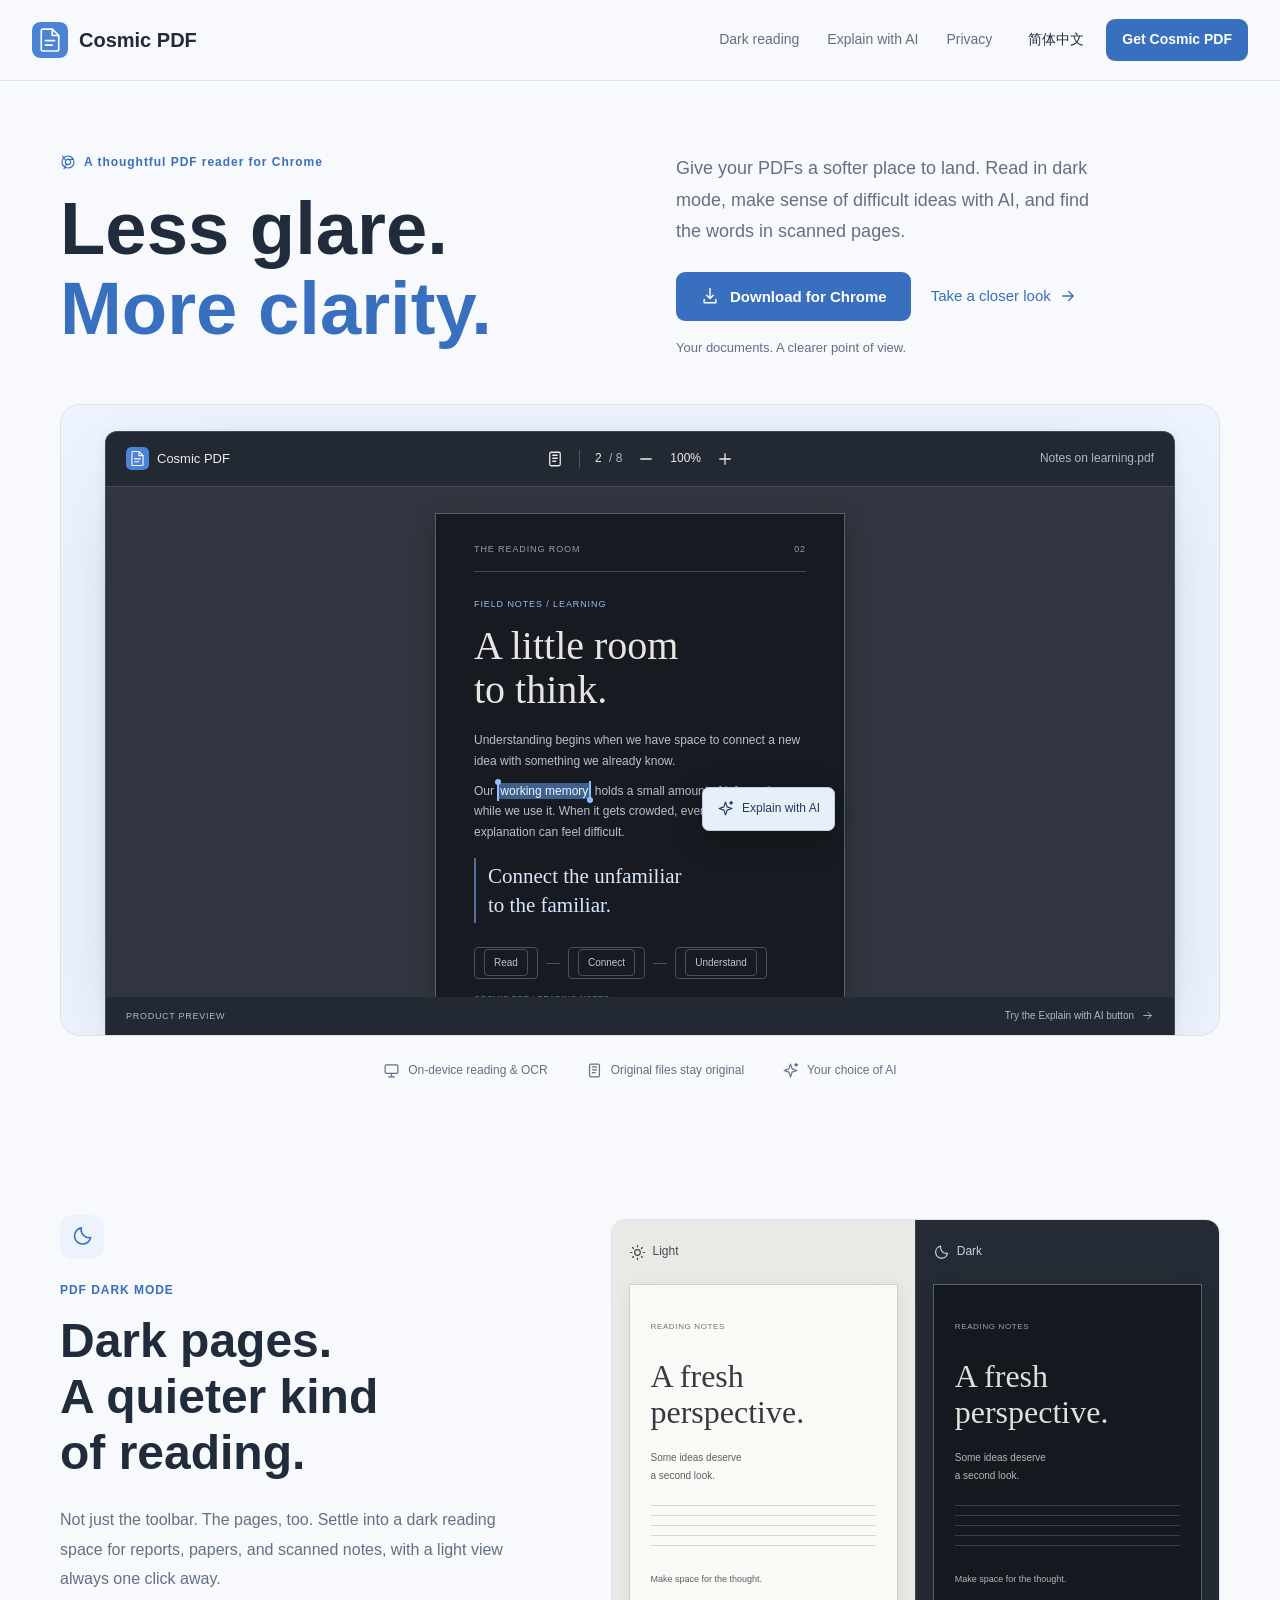
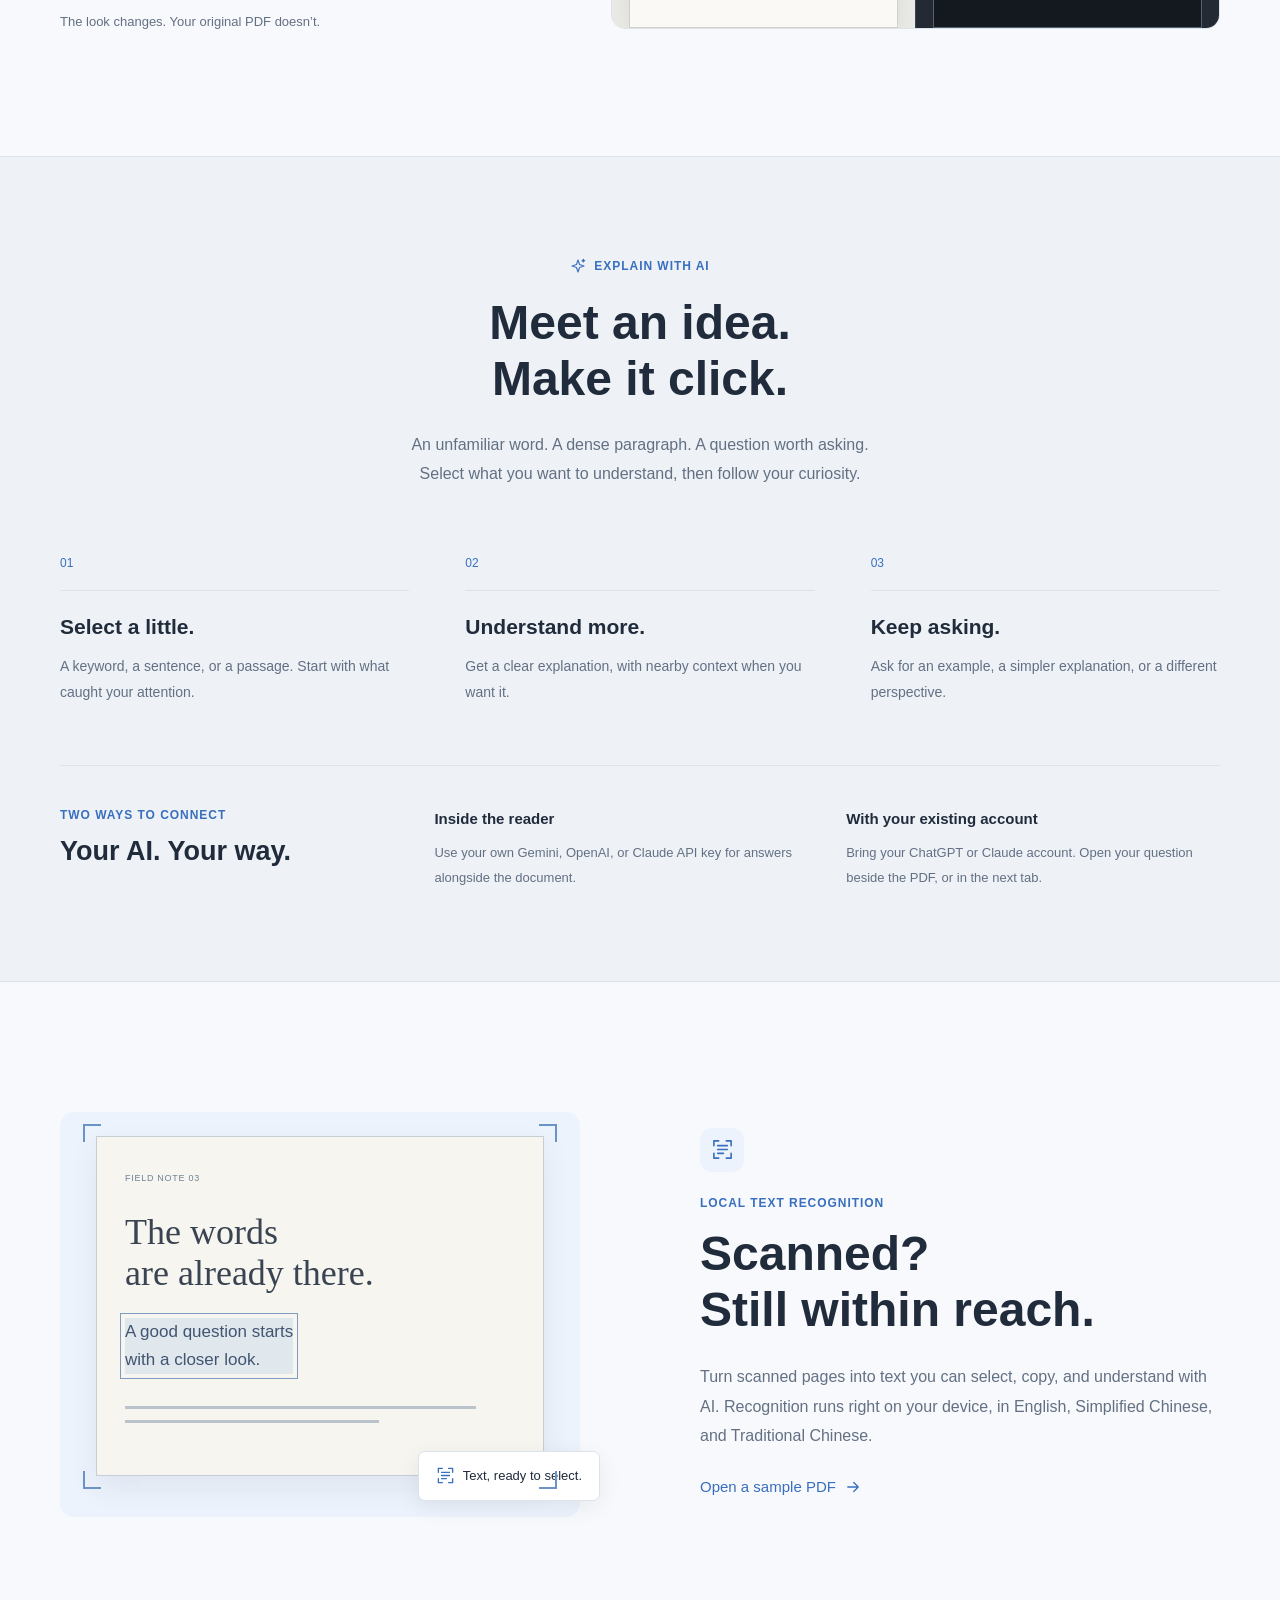
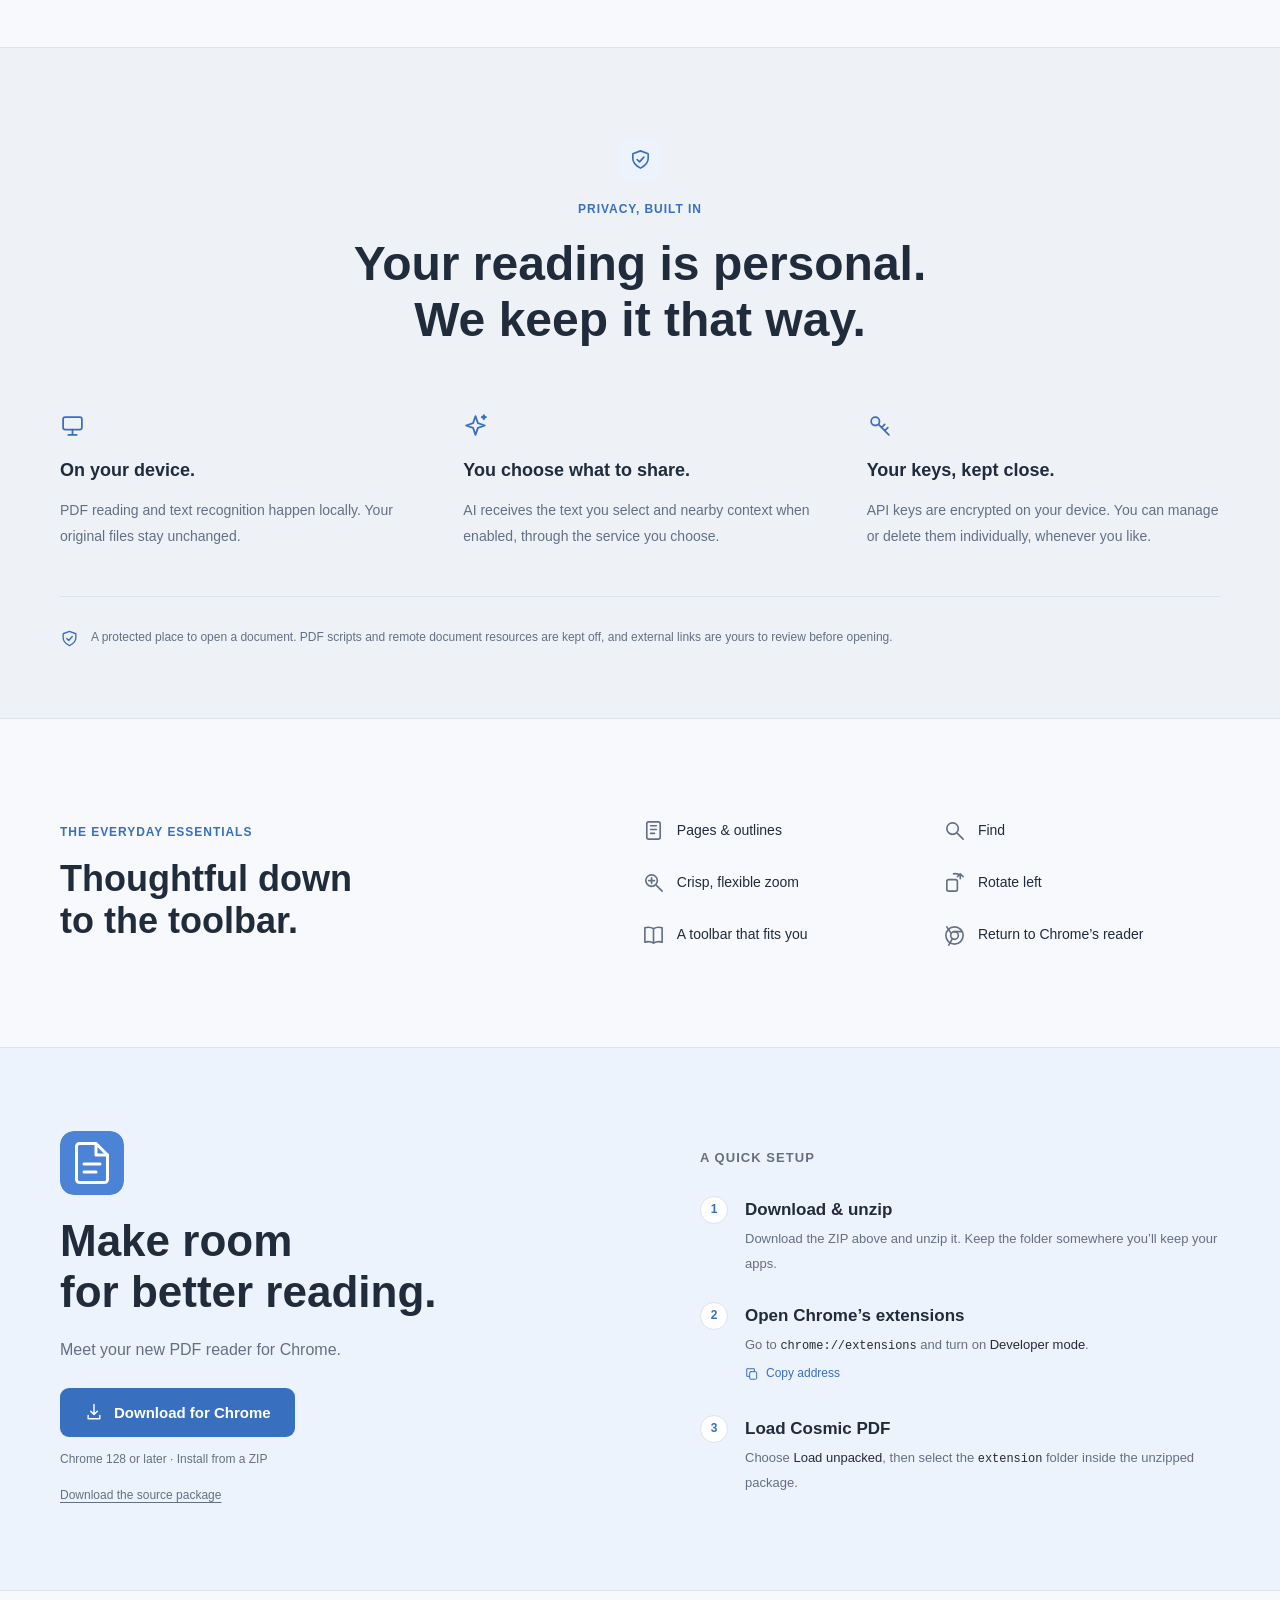
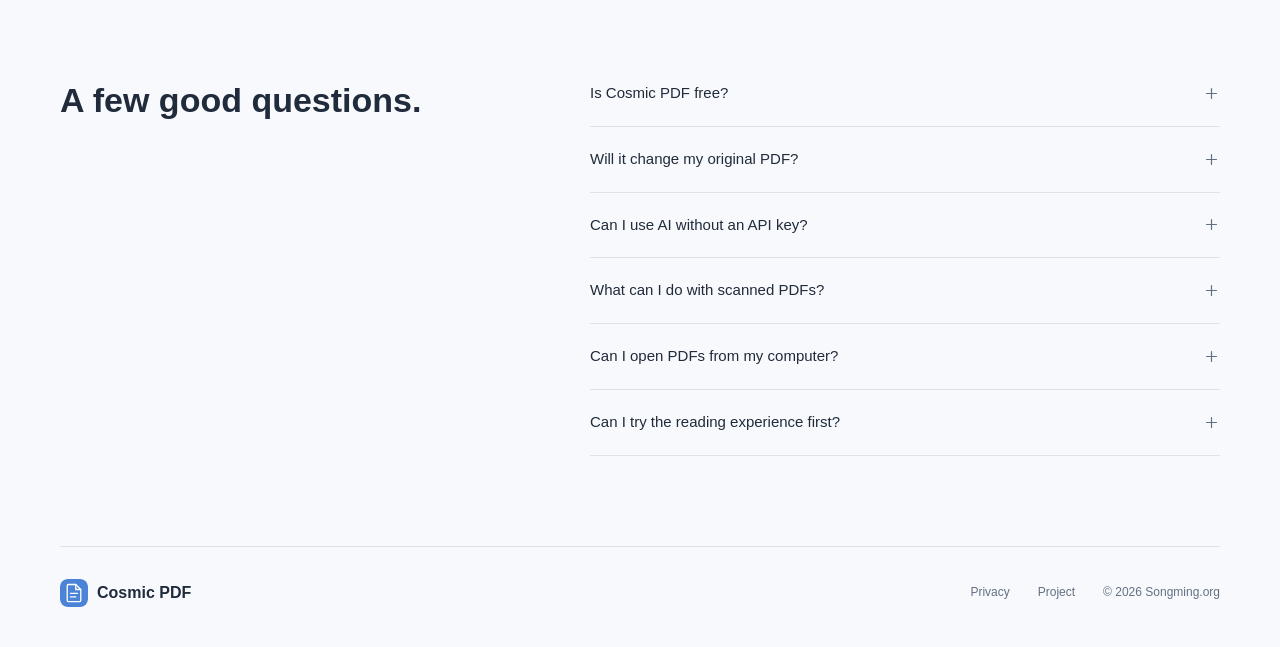
==== index.html @ 1b1ae356 "Release 26.10.14.4" ====
<!doctype html>
<html lang="en" data-language="en">
<head>
  <meta charset="utf-8">
  <meta name="viewport" content="width=device-width, initial-scale=1">
  <meta name="color-scheme" content="light dark">
  <meta name="description" content="Read PDFs in beautifully dark mode. Understand a word or a whole passage with Explain with AI. Local OCR, thoughtful tools, and privacy built in.">
  <meta name="theme-color" content="#f8f9fc" media="(prefers-color-scheme: light)">
  <meta name="theme-color" content="#13171e" media="(prefers-color-scheme: dark)">
  <meta property="og:type" content="website">
  <meta property="og:title" content="Cosmic PDF — Less glare. More clarity.">
  <meta property="og:description" content="A calmer PDF reader for Chrome. Dark reading, AI explanations, and local text recognition.">
  <meta property="og:url" content="https://pdf.songming.org/">
  <meta property="og:image" content="https://pdf.songming.org/assets/social.png">
  <meta name="twitter:card" content="summary_large_image">
  <meta http-equiv="Content-Security-Policy" content="default-src 'self'; script-src 'self'; style-src 'self'; img-src 'self' data:; font-src 'self'; connect-src 'none'; object-src 'none'; base-uri 'none'; form-action 'none'">
  <link rel="canonical" href="https://pdf.songming.org/">
  <link rel="icon" href="assets/logo.svg" type="image/svg+xml">
  <link rel="stylesheet" href="styles.css">
  <script src="boot.js"></script>
  <script src="site.js" defer></script>
  <title>Cosmic PDF — Less glare. More clarity.</title>
</head>
<body>
<a class="skip-link" href="#main"><span data-lang="en">Skip to content</span><span data-lang="zh">跳转至正文</span></a>
<header class="site-header">
 <div class="nav-wrap">
  <a class="brand" href="#" aria-label="Cosmic PDF home"><img src="assets/logo.svg" alt="" width="36" height="36"><span>Cosmic PDF</span></a>
  <nav class="main-nav" aria-label="Main navigation"><a href="#dark-mode"><span data-lang="en">Dark reading</span><span data-lang="zh">深色阅读</span></a><a href="#ai"><span data-lang="en">Explain with AI</span><span data-lang="zh">AI 解释</span></a><a href="#privacy"><span data-lang="en">Privacy</span><span data-lang="zh">隐私</span></a></nav>
  <div class="nav-actions"><button class="language-button" type="button" data-language-toggle aria-label="Switch to Simplified Chinese"><span data-lang="en">简体中文</span><span data-lang="zh">English</span></button><a class="button button-small" href="#download"><span data-lang="en">Get Cosmic PDF</span><span data-lang="zh">获取 Cosmic PDF</span></a></div>
 </div>
</header>
<main id="main">
 <section class="hero section-wrap" aria-labelledby="hero-title">
  <div class="hero-intro">
   <div><p class="eyebrow"><svg class="icon " viewBox="0 0 24 24" fill="none" stroke="currentColor" stroke-width="1.7" stroke-linecap="round" stroke-linejoin="round" aria-hidden="true"><circle cx="12" cy="12" r="9"/><circle cx="12" cy="12" r="4"/><path d="M12 8h8m-10 7-4 7m2-13L4 3"/></svg><span data-lang="en">A thoughtful PDF reader for Chrome</span><span data-lang="zh">为 Chrome 打造的用心之作</span></p>
    <h1 id="hero-title"><span data-lang="en">Less glare.<br><span class="accent-word">More clarity.</span></span><span data-lang="zh">少一点刺眼，<br><span class="accent-word">多一分明白。</span></span></h1>
   </div>
   <div class="hero-summary"><p><span data-lang="en">Give your PDFs a softer place to land. Read in dark mode, make sense of difficult ideas with AI, and find the words in scanned pages.</span><span data-lang="zh">让每一份 PDF，都有更舒适的阅读方式。深色模式减轻刺眼感，AI 帮你理解难点，OCR 让扫描件里的文字也触手可及。</span></p>
    <div class="hero-actions"><a class="button" href="#download"><svg class="icon " viewBox="0 0 24 24" fill="none" stroke="currentColor" stroke-width="1.7" stroke-linecap="round" stroke-linejoin="round" aria-hidden="true"><path d="M12 3v12m-4-4 4 4 4-4M5 16v4h14v-4"/></svg><span data-lang="en">Download for Chrome</span><span data-lang="zh">下载 Chrome 扩展</span></a><a class="text-link" href="#reader-preview"><span data-lang="en">Take a closer look</span><span data-lang="zh">看看阅读体验</span><svg class="icon " viewBox="0 0 24 24" fill="none" stroke="currentColor" stroke-width="1.7" stroke-linecap="round" stroke-linejoin="round" aria-hidden="true"><path d="M5 12h14m-6-6 6 6-6 6"/></svg></a></div>
    <p class="hero-note"><span data-lang="en">Your documents. A clearer point of view.</span><span data-lang="zh">你的文档，换一种更清晰的读法。</span></p>
   </div>
  </div>
  <div class="reader-stage" id="reader-preview">
   <div class="reader-window" role="group" aria-label="Interactive product illustration">
    <div class="reader-toolbar">
     <div class="reader-identity"><img src="assets/logo.svg" width="23" height="23" alt=""><span>Cosmic PDF</span></div>
     <div class="reader-tools" aria-hidden="true"><svg class="icon " viewBox="0 0 24 24" fill="none" stroke="currentColor" stroke-width="1.7" stroke-linecap="round" stroke-linejoin="round" aria-hidden="true"><rect x="5" y="3" width="14" height="18" rx="2"/><path d="M9 7h6M9 11h6M9 15h4"/></svg><span class="toolbar-divider"></span><span class="page-count">2 <span>/ 8</span></span><svg class="icon " viewBox="0 0 24 24" fill="none" stroke="currentColor" stroke-width="1.7" stroke-linecap="round" stroke-linejoin="round" aria-hidden="true"><path d="M5 12h14"/></svg><span class="zoom-value">100%</span><svg class="icon " viewBox="0 0 24 24" fill="none" stroke="currentColor" stroke-width="1.7" stroke-linecap="round" stroke-linejoin="round" aria-hidden="true"><path d="M5 12h14m-7-7v14"/></svg></div>
     <div class="reader-filename"><span data-lang="en">Notes on learning.pdf</span><span data-lang="zh">关于学习的笔记.pdf</span></div>
    </div>
    <div class="reader-body">
     <div class="paper dark-paper">
      <div class="paper-topline"><span>THE READING ROOM</span><span>02</span></div>
      <p class="paper-kicker">FIELD NOTES / LEARNING</p>
      <h2><span data-lang="en">A little room<br>to think.</span><span data-lang="zh">给思考<br>留一点空间。</span></h2>
      <p><span data-lang="en">Understanding begins when we have space to connect a new idea with something we already know.</span><span data-lang="zh">理解，始于把一个新想法与已有的知识联系起来。</span></p>
      <p><span data-lang="en">Our <mark><span class="selection-handle start"></span>working memory<span class="selection-handle end"></span></mark> holds a small amount of information while we use it. When it gets crowded, even a simple explanation can feel difficult.</span><span data-lang="zh">我们的<mark><span class="selection-handle start"></span>工作记忆<span class="selection-handle end"></span></mark>会暂时保存正在使用的少量信息。当它变得拥挤，即使简单的解释也可能难以理解。</span></p>
      <div class="selected-passage"><span data-lang="en">Connect the unfamiliar<br>to the familiar.</span><span data-lang="zh">把陌生的概念，<br>与熟悉的事物联系起来。</span></div>
      <div class="paper-diagram"><span><span data-lang="en">Read</span><span data-lang="zh">阅读</span></span><i></i><span><span data-lang="en">Connect</span><span data-lang="zh">关联</span></span><i></i><span><span data-lang="en">Understand</span><span data-lang="zh">理解</span></span></div>
      <span class="paper-footer">COSMIC PDF / READING NOTES</span>
     </div>
     <button class="explain-trigger" id="explain-preview" type="button" aria-expanded="false" aria-controls="explanation-preview"><svg class="icon " viewBox="0 0 24 24" fill="none" stroke="currentColor" stroke-width="1.7" stroke-linecap="round" stroke-linejoin="round" aria-hidden="true"><path d="m12 3 2.3 6.7L21 12l-6.7 2.3L12 21l-2.3-6.7L3 12l6.7-2.3L12 3Z"/><path d="m20 2 .6 1.4L22 4l-1.4.6L20 6l-.6-1.4L18 4l1.4-.6L20 2Z"/></svg><span data-lang="en">Explain with AI</span><span data-lang="zh">用 AI 解释</span></button>
     <aside class="explanation-preview" id="explanation-preview" hidden aria-labelledby="example-heading">
      <div class="explanation-top"><span><svg class="icon " viewBox="0 0 24 24" fill="none" stroke="currentColor" stroke-width="1.7" stroke-linecap="round" stroke-linejoin="round" aria-hidden="true"><path d="m12 3 2.3 6.7L21 12l-6.7 2.3L12 21l-2.3-6.7L3 12l6.7-2.3L12 3Z"/><path d="m20 2 .6 1.4L22 4l-1.4.6L20 6l-.6-1.4L18 4l1.4-.6L20 2Z"/></svg><span data-lang="en">Explain with AI</span><span data-lang="zh">AI 解释</span></span><button id="close-explanation" class="icon-button" type="button" aria-label="Close example explanation"><svg class="icon " viewBox="0 0 24 24" fill="none" stroke="currentColor" stroke-width="1.7" stroke-linecap="round" stroke-linejoin="round" aria-hidden="true"><path d="m6 6 12 12M6 18 18 6"/></svg></button></div>
      <p class="example-label"><span data-lang="en">Example explanation</span><span data-lang="zh">解释示例</span></p>
      <h3 id="example-heading"><span data-lang="en">Working memory</span><span data-lang="zh">工作记忆</span></h3>
      <div class="answer-initial"><p><span data-lang="en">Think of working memory as a small desk in your mind. It holds the information you are using right now.</span><span data-lang="zh">可以把工作记忆想象成脑海里的一张小书桌，上面放着你此刻正在使用的信息。</span></p><p><span data-lang="en">A familiar example makes a new idea easier to grasp because you don’t have to keep every detail on that desk at once.</span><span data-lang="zh">熟悉的例子能让新概念更容易理解，因为你不必同时把所有细节都放在这张书桌上。</span></p></div>
      <div class="answer-followup" hidden><p><span data-lang="en">Imagine following a recipe. Working memory helps you remember the next instruction while you measure an ingredient.</span><span data-lang="zh">想象一下照着食谱做菜：当你量取食材时，工作记忆帮你暂时记住下一步的操作。</span></p><p><span data-lang="en">Grouping the steps gives that little desk more room.</span><span data-lang="zh">把步骤分组，就能给这张小书桌腾出更多空间。</span></p></div>
      <button class="followup-button" id="example-followup" type="button"><span data-lang="en">Show me an everyday example</span><span data-lang="zh">换一个日常生活中的例子</span><svg class="icon " viewBox="0 0 24 24" fill="none" stroke="currentColor" stroke-width="1.7" stroke-linecap="round" stroke-linejoin="round" aria-hidden="true"><path d="M5 12h14m-6-6 6 6-6 6"/></svg></button>
     </aside>
    </div>
    <div class="reader-bottom"><span class="preview-label"><span data-lang="en">PRODUCT PREVIEW</span><span data-lang="zh">产品体验预览</span></span><span><span data-lang="en">Try the Explain with AI button</span><span data-lang="zh">点击「用 AI 解释」看看</span><svg class="icon " viewBox="0 0 24 24" fill="none" stroke="currentColor" stroke-width="1.7" stroke-linecap="round" stroke-linejoin="round" aria-hidden="true"><path d="M5 12h14m-6-6 6 6-6 6"/></svg></span></div>
   </div>
  </div>
  <div class="hero-assurances"><span><svg class="icon " viewBox="0 0 24 24" fill="none" stroke="currentColor" stroke-width="1.7" stroke-linecap="round" stroke-linejoin="round" aria-hidden="true"><rect x="3" y="4" width="18" height="12" rx="2"/><path d="M8 21h8m-4-5v5"/></svg><span data-lang="en">On-device reading & OCR</span><span data-lang="zh">本地阅读与文字识别</span></span><span><svg class="icon " viewBox="0 0 24 24" fill="none" stroke="currentColor" stroke-width="1.7" stroke-linecap="round" stroke-linejoin="round" aria-hidden="true"><rect x="5" y="3" width="14" height="18" rx="2"/><path d="M9 7h6M9 11h6M9 15h4"/></svg><span data-lang="en">Original files stay original</span><span data-lang="zh">原始文档保持原样</span></span><span><svg class="icon " viewBox="0 0 24 24" fill="none" stroke="currentColor" stroke-width="1.7" stroke-linecap="round" stroke-linejoin="round" aria-hidden="true"><path d="m12 3 2.3 6.7L21 12l-6.7 2.3L12 21l-2.3-6.7L3 12l6.7-2.3L12 3Z"/><path d="m20 2 .6 1.4L22 4l-1.4.6L20 6l-.6-1.4L18 4l1.4-.6L20 2Z"/></svg><span data-lang="en">Your choice of AI</span><span data-lang="zh">AI 服务，由你选择</span></span></div>
 </section>
 <section class="feature-section section-wrap" id="dark-mode" aria-labelledby="dark-title">
  <div class="feature-copy"><span class="feature-icon"><svg class="icon " viewBox="0 0 24 24" fill="none" stroke="currentColor" stroke-width="1.7" stroke-linecap="round" stroke-linejoin="round" aria-hidden="true"><path d="M20.5 13.2A8.5 8.5 0 0 1 10.8 3a8.5 8.5 0 1 0 9.7 10.2Z"/></svg></span><p class="eyebrow"><span data-lang="en">PDF DARK MODE</span><span data-lang="zh">PDF 深色模式</span></p><h2 id="dark-title"><span data-lang="en">Dark pages.<br>A quieter kind<br>of reading.</span><span data-lang="zh">让纸张暗下来，<br>让阅读静下来。</span></h2><p><span data-lang="en">Not just the toolbar. The pages, too. Settle into a dark reading space for reports, papers, and scanned notes, with a light view always one click away.</span><span data-lang="zh">不只是工具栏，文档页面也可以变暗。报告、论文、扫描笔记，都能融入舒适的深色阅读空间；想回到浅色时，轻点一下即可。</span></p><p class="small-note"><span data-lang="en">The look changes. Your original PDF doesn’t.</span><span data-lang="zh">改变的是阅读外观，不是你的原始 PDF。</span></p></div>
  <div class="comparison" aria-label="Light and dark PDF appearance comparison">
   <div class="comparison-half comparison-light"><span class="comparison-label"><svg class="icon " viewBox="0 0 24 24" fill="none" stroke="currentColor" stroke-width="1.7" stroke-linecap="round" stroke-linejoin="round" aria-hidden="true"><circle cx="12" cy="12" r="4"/><path d="M12 2v2m0 16v2M2 12h2m16 0h2M5 5l1.4 1.4m11.2 11.2L19 19M5 19l1.4-1.4M17.6 6.4 19 5"/></svg><span data-lang="en">Light</span><span data-lang="zh">浅色</span></span><div class="mini-paper"><span>READING NOTES</span><h3>A fresh<br>perspective.</h3><p>Some ideas deserve<br>a second look.</p><div class="mini-lines"></div><p class="mini-bottom">Make space for the thought.</p></div></div>
   <div class="comparison-half comparison-dark"><span class="comparison-label"><svg class="icon " viewBox="0 0 24 24" fill="none" stroke="currentColor" stroke-width="1.7" stroke-linecap="round" stroke-linejoin="round" aria-hidden="true"><path d="M20.5 13.2A8.5 8.5 0 0 1 10.8 3a8.5 8.5 0 1 0 9.7 10.2Z"/></svg><span data-lang="en">Dark</span><span data-lang="zh">深色</span></span><div class="mini-paper"><span>READING NOTES</span><h3>A fresh<br>perspective.</h3><p>Some ideas deserve<br>a second look.</p><div class="mini-lines"></div><p class="mini-bottom">Make space for the thought.</p></div></div>
  </div>
 </section>
 <section class="ai-section" id="ai" aria-labelledby="ai-title"><div class="section-wrap">
  <div class="section-heading"><p class="eyebrow"><svg class="icon " viewBox="0 0 24 24" fill="none" stroke="currentColor" stroke-width="1.7" stroke-linecap="round" stroke-linejoin="round" aria-hidden="true"><path d="m12 3 2.3 6.7L21 12l-6.7 2.3L12 21l-2.3-6.7L3 12l6.7-2.3L12 3Z"/><path d="m20 2 .6 1.4L22 4l-1.4.6L20 6l-.6-1.4L18 4l1.4-.6L20 2Z"/></svg><span data-lang="en">EXPLAIN WITH AI</span><span data-lang="zh">EXPLAIN WITH AI</span></p><h2 id="ai-title"><span data-lang="en">Meet an idea.<br>Make it click.</span><span data-lang="zh">遇到一个新概念，<br>读懂它。</span></h2><p><span data-lang="en">An unfamiliar word. A dense paragraph. A question worth asking.<br>Select what you want to understand, then follow your curiosity.</span><span data-lang="zh">一个陌生的词，一段难懂的文字，或一个值得追问的问题。<br>选中想理解的内容，让好奇心继续往前走。</span></p></div>
  <div class="ai-steps"><div><span class="step-number">01</span><h3><span data-lang="en">Select a little.</span><span data-lang="zh">选中一点。</span></h3><p><span data-lang="en">A keyword, a sentence, or a passage. Start with what caught your attention.</span><span data-lang="zh">关键词、句子或段落，从你在意的地方开始。</span></p></div><div><span class="step-number">02</span><h3><span data-lang="en">Understand more.</span><span data-lang="zh">理解更多。</span></h3><p><span data-lang="en">Get a clear explanation, with nearby context when you want it.</span><span data-lang="zh">获得清晰的解释，也可以附带附近段落作为上下文。</span></p></div><div><span class="step-number">03</span><h3><span data-lang="en">Keep asking.</span><span data-lang="zh">继续追问。</span></h3><p><span data-lang="en">Ask for an example, a simpler explanation, or a different perspective.</span><span data-lang="zh">要一个例子、换一种简单的说法，或从另一个角度理解。</span></p></div></div>
  <div class="ai-choice"><div><p class="eyebrow"><span data-lang="en">TWO WAYS TO CONNECT</span><span data-lang="zh">两种连接方式</span></p><h3><span data-lang="en">Your AI. Your way.</span><span data-lang="zh">你的 AI，你的方式。</span></h3></div><div class="connection"><span class="connection-title"><span data-lang="en">Inside the reader</span><span data-lang="zh">就在阅读器里</span></span><p><span data-lang="en">Use your own Gemini, OpenAI, or Claude API key for answers alongside the document.</span><span data-lang="zh">使用自己的 Gemini、OpenAI 或 Claude API 密钥，在文档旁直接查看回答。</span></p></div><div class="connection"><span class="connection-title"><span data-lang="en">With your existing account</span><span data-lang="zh">沿用已有账号</span></span><p><span data-lang="en">Bring your ChatGPT or Claude account. Open your question beside the PDF, or in the next tab.</span><span data-lang="zh">使用已有的 ChatGPT 或 Claude 账号，在 PDF 旁或相邻标签页打开问题。</span></p></div></div>
 </div></section>
 <section class="ocr-section section-wrap" aria-labelledby="ocr-title">
  <div class="scan-illustration" aria-hidden="true"><div class="scan-sheet"><span>FIELD NOTE 03</span><h3>The words<br>are already there.</h3><p class="scan-text">A good question starts<br>with a closer look.</p><div class="scan-line"></div><div class="scan-line short"></div></div><div class="ocr-tag"><svg class="icon " viewBox="0 0 24 24" fill="none" stroke="currentColor" stroke-width="1.7" stroke-linecap="round" stroke-linejoin="round" aria-hidden="true"><path d="M8 3H3v5m13-5h5v5M3 16v5h5m8 0h5v-5M7 8h10M7 12h10M7 16h6"/></svg><span data-lang="en">Text, ready to select.</span><span data-lang="zh">文字，随手可选。</span></div><span class="scan-corner a"></span><span class="scan-corner b"></span><span class="scan-corner c"></span><span class="scan-corner d"></span></div>
  <div class="feature-copy"><span class="feature-icon"><svg class="icon " viewBox="0 0 24 24" fill="none" stroke="currentColor" stroke-width="1.7" stroke-linecap="round" stroke-linejoin="round" aria-hidden="true"><path d="M8 3H3v5m13-5h5v5M3 16v5h5m8 0h5v-5M7 8h10M7 12h10M7 16h6"/></svg></span><p class="eyebrow"><span data-lang="en">LOCAL TEXT RECOGNITION</span><span data-lang="zh">本地文字识别</span></p><h2 id="ocr-title"><span data-lang="en">Scanned?<br>Still within reach.</span><span data-lang="zh">扫描件里的文字，<br>也触手可及。</span></h2><p><span data-lang="en">Turn scanned pages into text you can select, copy, and understand with AI. Recognition runs right on your device, in English, Simplified Chinese, and Traditional Chinese.</span><span data-lang="zh">让扫描件里的文字也能选中、复制，并交给 AI 解释。识别在你的设备上完成，支持英文、简体中文和繁体中文。</span></p><a class="text-link" href="assets/reading-notes.pdf" type="application/pdf" target="_blank" rel="noopener"><span data-lang="en">Open a sample PDF</span><span data-lang="zh">打开一份示例 PDF</span><svg class="icon " viewBox="0 0 24 24" fill="none" stroke="currentColor" stroke-width="1.7" stroke-linecap="round" stroke-linejoin="round" aria-hidden="true"><path d="M5 12h14m-6-6 6 6-6 6"/></svg></a></div>
 </section>
 <section class="privacy-section" id="privacy" aria-labelledby="privacy-title"><div class="section-wrap">
  <div class="section-heading"><span class="feature-icon"><svg class="icon " viewBox="0 0 24 24" fill="none" stroke="currentColor" stroke-width="1.7" stroke-linecap="round" stroke-linejoin="round" aria-hidden="true"><path d="m12 3 8 3v5c0 5-4 8-8 10-4-2-8-5-8-10V6l8-3Z"/><path d="m8.5 12 2.5 2.5 4.5-5"/></svg></span><p class="eyebrow"><span data-lang="en">PRIVACY, BUILT IN</span><span data-lang="zh">隐私，融入设计之中</span></p><h2 id="privacy-title"><span data-lang="en">Your reading is personal.<br>We keep it that way.</span><span data-lang="zh">阅读是你的私人空间，<br>我们用心守护。</span></h2></div>
  <div class="privacy-grid"><article><svg class="icon " viewBox="0 0 24 24" fill="none" stroke="currentColor" stroke-width="1.7" stroke-linecap="round" stroke-linejoin="round" aria-hidden="true"><rect x="3" y="4" width="18" height="12" rx="2"/><path d="M8 21h8m-4-5v5"/></svg><h3><span data-lang="en">On your device.</span><span data-lang="zh">在你的设备上。</span></h3><p><span data-lang="en">PDF reading and text recognition happen locally. Your original files stay unchanged.</span><span data-lang="zh">PDF 阅读和文字识别在本地完成，原始文件保持原样。</span></p></article><article><svg class="icon " viewBox="0 0 24 24" fill="none" stroke="currentColor" stroke-width="1.7" stroke-linecap="round" stroke-linejoin="round" aria-hidden="true"><path d="m12 3 2.3 6.7L21 12l-6.7 2.3L12 21l-2.3-6.7L3 12l6.7-2.3L12 3Z"/><path d="m20 2 .6 1.4L22 4l-1.4.6L20 6l-.6-1.4L18 4l1.4-.6L20 2Z"/></svg><h3><span data-lang="en">You choose what to share.</span><span data-lang="zh">分享什么，由你掌控。</span></h3><p><span data-lang="en">AI receives the text you select and nearby context when enabled, through the service you choose.</span><span data-lang="zh">AI 通过你选择的服务接收选中文字，以及开启时附带的附近上下文。</span></p></article><article><svg class="icon " viewBox="0 0 24 24" fill="none" stroke="currentColor" stroke-width="1.7" stroke-linecap="round" stroke-linejoin="round" aria-hidden="true"><circle cx="8" cy="8" r="4"/><path d="m11 11 10 10m-4-4 3-3m-6 0 3-3"/></svg><h3><span data-lang="en">Your keys, kept close.</span><span data-lang="zh">你的密钥，留在身边。</span></h3><p><span data-lang="en">API keys are encrypted on your device. You can manage or delete them individually, whenever you like.</span><span data-lang="zh">API 密钥加密保存在你的设备上，随时可以逐项管理或删除。</span></p></article></div>
  <div class="safety-note"><svg class="icon " viewBox="0 0 24 24" fill="none" stroke="currentColor" stroke-width="1.7" stroke-linecap="round" stroke-linejoin="round" aria-hidden="true"><path d="m12 3 8 3v5c0 5-4 8-8 10-4-2-8-5-8-10V6l8-3Z"/><path d="m8.5 12 2.5 2.5 4.5-5"/></svg><p><span data-lang="en">A protected place to open a document. PDF scripts and remote document resources are kept off, and external links are yours to review before opening.</span><span data-lang="zh">安心打开每一份文档。PDF 脚本和远程文档资源保持关闭，外部链接则由你确认后再打开。</span></p></div>
 </div></section>
 <section class="tools-section section-wrap"><div><p class="eyebrow"><span data-lang="en">THE EVERYDAY ESSENTIALS</span><span data-lang="zh">日常阅读，样样顺手</span></p><h2><span data-lang="en">Thoughtful down<br>to the toolbar.</span><span data-lang="zh">工具顺手，<br>阅读顺心。</span></h2></div><div class="tool-list"><span><svg class="icon " viewBox="0 0 24 24" fill="none" stroke="currentColor" stroke-width="1.7" stroke-linecap="round" stroke-linejoin="round" aria-hidden="true"><rect x="5" y="3" width="14" height="18" rx="2"/><path d="M9 7h6M9 11h6M9 15h4"/></svg><span data-lang="en">Pages & outlines</span><span data-lang="zh">页面与目录</span></span><span><svg class="icon " viewBox="0 0 24 24" fill="none" stroke="currentColor" stroke-width="1.7" stroke-linecap="round" stroke-linejoin="round" aria-hidden="true"><circle cx="10" cy="10" r="6"/><path d="m15 15 6 6"/></svg><span data-lang="en">Find</span><span data-lang="zh">查找</span></span><span><svg class="icon " viewBox="0 0 24 24" fill="none" stroke="currentColor" stroke-width="1.7" stroke-linecap="round" stroke-linejoin="round" aria-hidden="true"><circle cx="10" cy="10" r="6"/><path d="m15 15 6 6M7 10h6m-3-3v6"/></svg><span data-lang="en">Crisp, flexible zoom</span><span data-lang="zh">清晰、灵活的缩放</span></span><span><svg class="icon " viewBox="0 0 24 24" fill="none" stroke="currentColor" stroke-width="1.7" stroke-linecap="round" stroke-linejoin="round" aria-hidden="true"><path d="M18 8V3l-3 3m3-3 3 3M18 5a7 7 0 0 0-7-2"/><rect x="4" y="9" width="11" height="12" rx="2"/></svg><span data-lang="en">Rotate left</span><span data-lang="zh">向左旋转</span></span><span><svg class="icon " viewBox="0 0 24 24" fill="none" stroke="currentColor" stroke-width="1.7" stroke-linecap="round" stroke-linejoin="round" aria-hidden="true"><path d="M12 5c-3-2-6-2-9-1v15c3-1 6-1 9 1 3-2 6-2 9-1V4c-3-1-6-1-9 1Zm0 0v15"/></svg><span data-lang="en">A toolbar that fits you</span><span data-lang="zh">按需定制工具栏</span></span><span><svg class="icon " viewBox="0 0 24 24" fill="none" stroke="currentColor" stroke-width="1.7" stroke-linecap="round" stroke-linejoin="round" aria-hidden="true"><circle cx="12" cy="12" r="9"/><circle cx="12" cy="12" r="4"/><path d="M12 8h8m-10 7-4 7m2-13L4 3"/></svg><span data-lang="en">Return to Chrome’s reader</span><span data-lang="zh">切回 Chrome 阅读器</span></span></div></section>
 <section class="download-section" id="download" aria-labelledby="download-title"><div class="section-wrap">
  <div class="download-intro"><img src="assets/logo.svg" width="64" height="64" alt=""><h2 id="download-title"><span data-lang="en">Make room<br>for better reading.</span><span data-lang="zh">让更好的阅读，<br>从这里开始。</span></h2><p><span data-lang="en">Meet your new PDF reader for Chrome.</span><span data-lang="zh">认识你的新 Chrome PDF 阅读器。</span></p><a class="button" href="https://cpdf.songming.org/downloads/cosmic-pdf.zip" data-download-link><svg class="icon " viewBox="0 0 24 24" fill="none" stroke="currentColor" stroke-width="1.7" stroke-linecap="round" stroke-linejoin="round" aria-hidden="true"><path d="M12 3v12m-4-4 4 4 4-4M5 16v4h14v-4"/></svg><span data-lang="en">Download for Chrome</span><span data-lang="zh">下载 Chrome 扩展</span></a><p class="download-note"><span data-lang="en">Chrome 128 or later · Install from a ZIP</span><span data-lang="zh">适用于 Chrome 128 及以上版本 · ZIP 安装包</span></p><a class="source-link" href="https://cpdf.songming.org/downloads/cosmic-pdf-source.zip"><span data-lang="en">Download the source package</span><span data-lang="zh">下载完整源码包</span></a></div>
  <div class="install-guide"><p class="eyebrow"><span data-lang="en">A QUICK SETUP</span><span data-lang="zh">简单三步，开始阅读</span></p><ol><li><span>1</span><div><h3><span data-lang="en">Download & unzip</span><span data-lang="zh">下载并解压</span></h3><p><span data-lang="en">Download the ZIP above and unzip it. Keep the folder somewhere you’ll keep your apps.</span><span data-lang="zh">下载上方 ZIP 并解压，把文件夹保存在一个固定的位置。</span></p></div></li><li><span>2</span><div><h3><span data-lang="en">Open Chrome’s extensions</span><span data-lang="zh">打开 Chrome 扩展管理</span></h3><p><span data-lang="en">Go to <code>chrome://extensions</code> and turn on <strong>Developer mode</strong>.</span><span data-lang="zh">前往 <code>chrome://extensions</code>，开启<strong>开发者模式</strong>。</span></p><button class="copy-button" id="copy-extensions" type="button"><svg class="icon " viewBox="0 0 24 24" fill="none" stroke="currentColor" stroke-width="1.7" stroke-linecap="round" stroke-linejoin="round" aria-hidden="true"><rect x="8" y="8" width="12" height="13" rx="2"/><path d="M16 8V3H3v13h5"/></svg><span data-lang="en">Copy address</span><span data-lang="zh">复制地址</span></button></div></li><li><span>3</span><div><h3><span data-lang="en">Load Cosmic PDF</span><span data-lang="zh">加载 Cosmic PDF</span></h3><p><span data-lang="en">Choose <strong>Load unpacked</strong>, then select the <code>extension</code> folder inside the unzipped package.</span><span data-lang="zh">点击<strong>加载已解压的扩展程序</strong>，选择解压文件夹中的 <code>extension</code> 文件夹。</span></p></div></li></ol></div>
 </div></section>
 <section class="faq-section section-wrap" aria-labelledby="faq-title"><h2 id="faq-title"><span data-lang="en">A few good questions.</span><span data-lang="zh">你可能想知道。</span></h2><div class="faq-list"><details><summary><span data-lang="en">Is Cosmic PDF free?</span><span data-lang="zh">Cosmic PDF 免费吗？</span><svg class="icon " viewBox="0 0 24 24" fill="none" stroke="currentColor" stroke-width="1.7" stroke-linecap="round" stroke-linejoin="round" aria-hidden="true"><path d="M5 12h14m-7-7v14"/></svg></summary><p><span data-lang="en">Yes. Cosmic PDF is free to use, with no ads or tracking. Reading and OCR happen on your device. For AI explanations, connect your own AI account or API key.</span><span data-lang="zh">是的。Cosmic PDF 免费使用，没有广告，也没有追踪。阅读和 OCR 在你的设备上完成；AI 解释则使用你自己的 AI 账号或 API 密钥。</span></p></details>
<details><summary><span data-lang="en">Will it change my original PDF?</span><span data-lang="zh">会修改我的原始 PDF 吗？</span><svg class="icon " viewBox="0 0 24 24" fill="none" stroke="currentColor" stroke-width="1.7" stroke-linecap="round" stroke-linejoin="round" aria-hidden="true"><path d="M5 12h14m-7-7v14"/></svg></summary><p><span data-lang="en">Your original stays original. Dark appearance, rotation, and recognized text are part of the reading view. Downloading saves the original PDF.</span><span data-lang="zh">原始文件始终保持原样。深色外观、旋转和识别文字只作用于阅读视图，下载时保存的仍是原始 PDF。</span></p></details>
<details><summary><span data-lang="en">Can I use AI without an API key?</span><span data-lang="zh">没有 API 密钥，也能使用 AI 吗？</span><svg class="icon " viewBox="0 0 24 24" fill="none" stroke="currentColor" stroke-width="1.7" stroke-linecap="round" stroke-linejoin="round" aria-hidden="true"><path d="M5 12h14m-7-7v14"/></svg></summary><p><span data-lang="en">Yes. Choose Bring Your Own AI via Subscription to use your existing ChatGPT or Claude website account. Your question opens beside the PDF where supported, or in the next tab. You send it from the AI website.</span><span data-lang="zh">可以。选择「自带 AI（订阅账号）」，使用已有的 ChatGPT 或 Claude 网页账号。支持时在 PDF 旁打开问题，否则打开相邻标签页，再由你在 AI 网站中发送。</span></p></details>
<details><summary><span data-lang="en">What can I do with scanned PDFs?</span><span data-lang="zh">扫描版 PDF 可以怎么用？</span><svg class="icon " viewBox="0 0 24 24" fill="none" stroke="currentColor" stroke-width="1.7" stroke-linecap="round" stroke-linejoin="round" aria-hidden="true"><path d="M5 12h14m-7-7v14"/></svg></summary><p><span data-lang="en">Recognize the text locally, then select and copy it on the page or ask AI to explain it. OCR supports English, Simplified Chinese, Traditional Chinese, and mixed Chinese and English.</span><span data-lang="zh">在本地识别文字后，就能在页面上选中、复制，或请 AI 解释。OCR 支持英文、简体中文、繁体中文以及中英混排。</span></p></details>
<details><summary><span data-lang="en">Can I open PDFs from my computer?</span><span data-lang="zh">可以打开电脑里的 PDF 吗？</span><svg class="icon " viewBox="0 0 24 24" fill="none" stroke="currentColor" stroke-width="1.7" stroke-linecap="round" stroke-linejoin="round" aria-hidden="true"><path d="M5 12h14m-7-7v14"/></svg></summary><p><span data-lang="en">Yes. Choose or drop a PDF in Cosmic PDF. To automatically open local PDF links, enable Allow access to file URLs in Chrome’s extension details.</span><span data-lang="zh">可以。在 Cosmic PDF 中选择或拖入 PDF 即可。若希望自动接管本地 PDF 链接，在 Chrome 扩展详情中开启「允许访问文件网址」。</span></p></details>
<details><summary><span data-lang="en">Can I try the reading experience first?</span><span data-lang="zh">可以先看看阅读体验吗？</span><svg class="icon " viewBox="0 0 24 24" fill="none" stroke="currentColor" stroke-width="1.7" stroke-linecap="round" stroke-linejoin="round" aria-hidden="true"><path d="M5 12h14m-7-7v14"/></svg></summary><p><span data-lang="en">Try the interactive preview above for an example explanation and follow-up. The included sample PDF is ready to explore with Cosmic PDF, with both a native-text page and an image-based page.</span><span data-lang="zh">可以。上方交互预览提供了解释和追问示例。随附的示例 PDF 则包含原生文字和图片页面，安装扩展后即可体验阅读与识别。</span></p></details>
</div></section>
</main>
<footer class="site-footer section-wrap"><a class="brand" href="#"><img src="assets/logo.svg" width="28" height="28" alt=""><span>Cosmic PDF</span></a><div><a href="#privacy"><span data-lang="en">Privacy</span><span data-lang="zh">隐私</span></a><a href="https://cpdf.songming.org/"><span data-lang="en">Project</span><span data-lang="zh">项目</span></a><a href="https://songming.org/">© 2026 Songming.org</a></div></footer>
<div id="announcement" class="sr-only" role="status" aria-live="polite"></div>
</body>
</html>
---- styles.css ----
:root {
  color-scheme: light dark;
  --bg: #f8f9fc;
  --surface: #ffffff;
  --ink: #202b3b;
  --muted: #637083;
  --line: #dde3eb;
  --accent: #386fbf;
  --accent-hover: #2b5da8;
  --soft-blue: #edf3fc;
  --section-bg: #eef2f7;
  --header: rgba(248,249,252,.94);
  --reader-bg: #30353f;
  --button-ink: #ffffff;
  --shadow: 0 28px 90px -42px rgba(25,43,70,.35), 0 2px 12px rgba(25,43,70,.08);
  font-family: -apple-system, BlinkMacSystemFont, "Segoe UI", "PingFang SC", "Microsoft YaHei", sans-serif;
  font-synthesis: none;
  text-rendering: optimizeLegibility;
  -webkit-font-smoothing: antialiased;
}
@media (prefers-color-scheme: dark) {
  :root {
    --bg: #13171e;
    --surface: #1b222c;
    --ink: #ecebe9;
    --muted: #adb8c8;
    --line: #303b49;
    --accent: #9fc3f7;
    --accent-hover: #bdd7fd;
    --soft-blue: #202e43;
    --section-bg: #191f29;
    --header: rgba(19,23,30,.94);
    --reader-bg: #20252e;
    --button-ink: #17273f;
    --shadow: 0 30px 90px -35px rgba(0,0,0,.65), 0 0 0 1px #303b49;
  }
}
* { box-sizing: border-box; }
html { scroll-padding-top: 104px; }
@media (prefers-reduced-motion: no-preference) { html { scroll-behavior: smooth; } }
body { margin: 0; color: var(--ink); background: var(--bg); font-size: 16px; line-height: 1.65; }
button, input { font: inherit; }
a { color: inherit; text-decoration: none; }
button { cursor: pointer; color: inherit; }
button, a { -webkit-tap-highlight-color: transparent; }
button { border: 0; }
img, svg { vertical-align: middle; }
img { max-width: 100%; }
button:focus-visible, a:focus-visible, summary:focus-visible { outline: 3px solid var(--accent); outline-offset: 5px; }
[hidden] { display: none !important; }
html[data-language="en"] [data-lang="zh"], html[data-language="zh"] [data-lang="en"] { display: none !important; }
h1,h2,h3,p { margin: 0; }
h1,h2,h3 { font-weight: 600; }
.icon { width: 22px; height: 22px; flex-shrink: 0; }
.section-wrap { width: min(1160px, calc(100% - 80px)); margin-inline: auto; }
.sr-only { position: absolute; width: 1px; height: 1px; padding: 0; margin: -1px; overflow: hidden; clip: rect(0,0,0,0); white-space: nowrap; border: 0; }
.skip-link { position: fixed; left: 20px; top: -100px; padding: 12px 20px; background: var(--surface); z-index: 100; border: 1px solid var(--line); border-radius: 8px; }
.skip-link:focus { top: 12px; }
.site-header { position: sticky; top: 0; z-index: 20; border-bottom: 1px solid var(--line); background: var(--header); backdrop-filter: blur(14px); }
.nav-wrap { width: min(1280px, calc(100% - 64px)); min-height: 80px; margin-inline: auto; display: flex; align-items: center; gap: 36px; }
.brand { display: inline-flex; align-items: center; gap: 11px; flex-shrink: 0; font-size: 20px; font-weight: 600; line-height: 1; }
.brand img { border-radius: 8px; }
.main-nav { display: flex; margin-left: auto; align-items: center; gap: 28px; color: var(--muted); font-size: 14px; }
.main-nav a:hover, .site-footer a:hover, .source-link:hover { color: var(--accent); }
.nav-actions { display: flex; align-items: center; gap: 22px; }
.language-button { background: transparent; padding: 8px 0; font-size: 14px; white-space: nowrap; }
.language-button:hover { color: var(--accent); }
.button { display: inline-flex; align-items: center; justify-content: center; gap: 10px; padding: 14px 24px; border-radius: 9px; background: var(--accent); color: var(--button-ink); font-size: 15px; font-weight: 600; line-height: 1.4; white-space: nowrap; }
.button:hover { background: var(--accent-hover); }
.button-small { padding: 11px 16px; font-size: 14px; }
.button .icon { width: 20px; height: 20px; }
.hero { padding-top: 72px; }
.hero-intro { display: grid; grid-template-columns: 1fr 1fr; align-items: start; gap: 72px; margin-bottom: 46px; }
.eyebrow { display: flex; align-items: center; gap: 8px; font-size: 12px; font-weight: 600; line-height: 1.5; letter-spacing: .08em; color: var(--accent); }
.eyebrow .icon { width: 16px; height: 16px; }
.hero h1 { margin-top: 18px; font-size: clamp(52px,5.8vw,78px); line-height: 1.08; font-weight: 600; }
.accent-word { color: var(--accent); }
.hero-summary > p:first-child { max-width: 440px; color: var(--muted); font-size: 18px; line-height: 1.75; }
.hero-actions { display: flex; align-items: center; flex-wrap: wrap; gap: 20px; margin-top: 24px; }
.text-link { display: inline-flex; align-items: center; gap: 8px; color: var(--accent); font-size: 15px; font-weight: 500; }
.text-link .icon { width: 18px; height: 18px; }
.text-link:hover .icon { transform: translateX(3px); }
.hero-note { color: var(--muted); margin-top: 16px; font-size: 13px; }
.reader-stage { padding: 26px 44px 0; background: var(--soft-blue); border: 1px solid var(--line); border-radius: 20px; overflow: hidden; scroll-margin-top: 110px; }
.reader-window { background: var(--reader-bg); border: 1px solid #424b59; border-bottom: 0; border-radius: 12px 12px 0 0; box-shadow: var(--shadow); color: #ecebe9; overflow: hidden; }
.reader-toolbar { height: 55px; display: flex; gap: 16px; align-items: center; padding: 0 20px; background: #232932; border-bottom: 1px solid #454d5b; font-size: 12px; }
.reader-identity { display: flex; align-items: center; gap: 8px; flex: 1; font-size: 13px; font-weight: 500; }
.reader-identity img { border-radius: 5px; }
.reader-tools { display: flex; align-items: center; gap: 15px; }
.reader-tools .icon { width: 18px; height: 18px; }
.toolbar-divider { height: 18px; width: 1px; background: #4d5563; }
.page-count { white-space: nowrap; }
.page-count > span { color: #aeb8c7; margin-left: 4px; }
.zoom-value { font-variant-numeric: tabular-nums; }
.reader-filename { flex: 1; text-align: right; color: #aeb8c7; overflow: hidden; text-overflow: ellipsis; white-space: nowrap; }
.reader-body { position: relative; height: 510px; overflow: hidden; display: flex; align-items: flex-start; justify-content: center; padding-top: 26px; }
.paper { position: relative; width: 410px; min-height: 510px; padding: 28px 38px; border: 1px solid #56606e; box-shadow: 0 5px 20px #0003; }
.dark-paper { background: #171b21; color: #e6e5e2; }
.paper-topline { display: flex; justify-content: space-between; color: #929fae; font-size: 9px; font-weight: 500; letter-spacing: .1em; padding-bottom: 14px; border-bottom: 1px solid #3f4856; }
.paper-kicker { margin-top: 25px; font-size: 9px; letter-spacing: .1em; color: #99bce8; }
.paper h2 { font-family: Georgia, "Songti SC", serif; font-size: 40px; font-weight: 400; line-height: 1.12; margin: 12px 0 17px; }
.paper > p:not(.paper-kicker) { color: #b7c0cd; font-size: 12px; line-height: 1.7; margin-top: 10px; }
.paper mark { position: relative; white-space: nowrap; background: #3e608c; color: #f0f5fc; padding: 1px 3px; border-radius: 2px; }
.selected-passage { display: inline-block; position: relative; margin: 16px 0 12px; padding: 4px 6px; font-family: Georgia, "Songti SC", serif; font-size: 21px; line-height: 1.35; color: #d8e8fc; border-left: 2px solid #4f709b; padding-left: 12px; }
.selection-handle { position: absolute; width: 2px; height: 18px; background: #91beff; }
.selection-handle::after { position: absolute; content: ''; width: 6px; height: 6px; border-radius: 50%; background: #91beff; left: -2px; }
.selection-handle.start { top: 0; left: 0; }
.selection-handle.start::after { top: -4px; }
.selection-handle.end { bottom: 0; right: 0; }
.selection-handle.end::after { bottom: -4px; }
.paper-diagram { display: flex; align-items: center; gap: 8px; margin-top: 12px; }
.paper-diagram span { border: 1px solid #435268; border-radius: 4px; padding: 7px 9px; font-size: 10px; color: #b8c6d9; }
.paper-diagram i { height: 1px; width: 14px; background: #435268; }
.paper-footer { position: absolute; left: 38px; bottom: 17px; font-size: 8px; color: #77889c; letter-spacing: .06em; }
.explain-trigger { display: inline-flex; align-items: center; gap: 8px; position: absolute; z-index: 2; top: 300px; left: calc(50% + 62px); border: 1px solid #b7cfea; padding: 11px 14px; border-radius: 7px; background: #e7eff9; color: #243b5b; box-shadow: 0 8px 28px #0004; font-size: 12px; white-space: nowrap; }
.explain-trigger .icon { width: 17px; height: 17px; }
.explain-trigger:hover { background: #fff; }
.explanation-preview { position: absolute; top: 58px; right: 24px; width: 300px; padding: 18px 20px; background: #252d39; color: #ecebe9; border: 1px solid #64748c; border-radius: 10px; box-shadow: 0 12px 32px #0006; z-index: 3; font-size: 13px; }
.explanation-top { display: flex; align-items: center; justify-content: space-between; gap: 10px; padding-bottom: 12px; border-bottom: 1px solid #455063; font-size: 12px; }
.explanation-top > span { display: inline-flex; align-items: center; gap: 7px; }
.explanation-top .icon { width: 17px; height: 17px; }
.icon-button { display: grid; place-items: center; background: transparent; padding: 3px; border-radius: 3px; }
.icon-button:hover { background: #ffffff15; }
.example-label { font-size: 10px; color: #acb8cb; margin: 15px 0 5px; }
.explanation-preview h3 { font-size: 21px; margin-bottom: 10px; }
.explanation-preview p:not(.example-label) { margin-top: 10px; line-height: 1.75; color: #c8d1df; }
.followup-button { display: flex; align-items: center; justify-content: space-between; gap: 10px; margin-top: 16px; padding: 11px 0 0; width: 100%; background: transparent; color: #b5cff4; border-top: 1px solid #455063; text-align: left; font-size: 11px; }
.followup-button .icon { width: 16px; height: 16px; }
.reader-bottom { display: flex; align-items: center; justify-content: space-between; min-height: 38px; gap: 14px; padding: 9px 20px; background: #232932; color: #aeb8c7; font-size: 10px; }
.reader-bottom > span:last-child { display: inline-flex; align-items: center; gap: 7px; }
.reader-bottom .icon { width: 13px; height: 13px; }
.preview-label { letter-spacing: .08em; font-size: 9px; }
.hero-assurances { display: flex; justify-content: center; flex-wrap: wrap; gap: 38px; padding: 25px 0 18px; color: var(--muted); font-size: 12px; }
.hero-assurances span { display: flex; align-items: center; gap: 8px; }
.hero-assurances .icon { width: 17px; height: 17px; }
.feature-section { display: grid; grid-template-columns: .85fr 1.15fr; gap: 100px; align-items: center; padding: 116px 0 122px; }
.feature-icon { display: inline-grid; place-items: center; width: 44px; height: 44px; background: var(--soft-blue); color: var(--accent); border-radius: 12px; margin-bottom: 22px; }
.feature-icon .icon { width: 23px; height: 23px; }
.feature-copy > .eyebrow { margin-bottom: 14px; }
h2 { font-size: clamp(32px,4vw,48px); line-height: 1.17; }
.feature-copy > p:not(.eyebrow) { margin-top: 24px; color: var(--muted); font-size: 16px; line-height: 1.85; }
.feature-copy > p.small-note { margin-top: 16px; font-size: 13px; }
.feature-copy .text-link { margin-top: 24px; }
.comparison { display: flex; min-width: 0; overflow: hidden; border-radius: 14px; border: 1px solid var(--line); }
.comparison-half { flex: 1; width: 50%; min-width: 0; padding: 22px 17px 0; overflow: hidden; }
.comparison-label { display: flex; align-items: center; gap: 7px; font-size: 12px; padding-bottom: 22px; }
.comparison-label .icon { width: 17px; height: 17px; }
.comparison-light { background: #e9e9e6; color: #454b52; }
.comparison-dark { background: #252b34; color: #c6cfdd; border-left: 1px solid #394555; }
.mini-paper { min-height: 344px; padding: 26px 21px; box-shadow: 0 3px 18px #0001; }
.comparison-light .mini-paper { background: #faf9f6; border: 1px solid #d1d1ca; color: #343a42; }
.comparison-dark .mini-paper { background: #14191f; border: 1px solid #56616f; color: #dfdfdc; }
.mini-paper > span { font-size: 8px; letter-spacing: .08em; opacity: .7; }
.mini-paper h3 { font: 400 32px/1.15 Georgia,serif; margin: 20px 0 18px; }
.mini-paper p { font-size: 10px; opacity: .8; line-height: 1.8; }
.mini-lines { height: 46px; margin: 20px 0; opacity: .18; background: repeating-linear-gradient(currentColor 0 1px, transparent 1px 10px); }
.mini-paper p.mini-bottom { font-size: 9px; }
.ai-section { padding: 100px 0 90px; border-top: 1px solid var(--line); border-bottom: 1px solid var(--line); background: var(--section-bg); }
.section-heading { text-align: center; max-width: 780px; margin-inline: auto; }
.section-heading > .eyebrow { justify-content: center; margin-bottom: 20px; }
.section-heading > p:not(.eyebrow) { margin-top: 24px; color: var(--muted); line-height: 1.8; }
.ai-steps { display: grid; grid-template-columns: repeat(3,1fr); gap: 56px; margin-top: 65px; }
.step-number { color: var(--accent); font-size: 12px; display: block; padding-bottom: 16px; border-bottom: 1px solid var(--line); }
.ai-steps h3 { margin-top: 19px; font-size: 21px; }
.ai-steps p { margin-top: 10px; color: var(--muted); font-size: 14px; line-height: 1.8; }
.ai-choice { display: grid; grid-template-columns: .9fr 1fr 1fr; align-items: start; gap: 38px; border-top: 1px solid var(--line); margin-top: 60px; padding-top: 40px; }
.ai-choice h3 { font-size: 27px; line-height: 1.3; margin-top: 10px; }
.connection-title { font-size: 15px; font-weight: 600; }
.connection p { margin-top: 9px; color: var(--muted); font-size: 13px; line-height: 1.9; }
.ocr-section { display: grid; grid-template-columns: 1fr 1fr; align-items: center; gap: 120px; padding: 130px 0; }
.scan-illustration { position: relative; min-height: 405px; padding: 24px 36px; background: var(--soft-blue); border-radius: 14px; }
.scan-sheet { width: 100%; min-height: 340px; padding: 26px 28px; background: #f6f5f0; border: 1px solid #c7cdd4; color: #394351; box-shadow: 0 12px 28px #243b5b13; }
.scan-sheet > span { font-size: 9px; letter-spacing: .08em; color: #6e8095; }
.scan-sheet h3 { font: 400 36px/1.15 Georgia,serif; margin: 23px 0; }
.scan-sheet .scan-text { font-size: 17px; color: #405571; background: #b7cbe657; outline: 1px solid #7f9cc0; outline-offset: 4px; width: fit-content; }
.scan-line { width: 90%; height: 3px; background: #bac2cb; margin-top: 32px; }
.scan-line.short { width: 65%; margin-top: 11px; }
.ocr-tag { position: absolute; right: -20px; bottom: 16px; display: flex; align-items: center; gap: 8px; padding: 13px 17px; font-size: 13px; color: var(--ink); background: var(--surface); border: 1px solid var(--line); border-radius: 7px; box-shadow: 0 6px 24px #0001; }
.ocr-tag .icon { color: var(--accent); width: 19px; height: 19px; }
.scan-corner { position: absolute; width: 18px; height: 18px; border-color: #6c93c5; border-style: solid; }
.scan-corner.a { left: 23px; top: 12px; border-width: 2px 0 0 2px; }
.scan-corner.b { right: 23px; top: 12px; border-width: 2px 2px 0 0; }
.scan-corner.c { left: 23px; bottom: 28px; border-width: 0 0 2px 2px; }
.scan-corner.d { right: 23px; bottom: 28px; border-width: 0 2px 2px 0; }
.privacy-section { padding: 90px 0 70px; background: var(--section-bg); border-block: 1px solid var(--line); }
.privacy-section .feature-icon { margin-bottom: 18px; }
.privacy-section .section-heading > .eyebrow { margin-bottom: 18px; }
.privacy-grid { display: grid; grid-template-columns: repeat(3,1fr); gap: 50px; margin-top: 64px; }
.privacy-grid article > .icon { color: var(--accent); width: 25px; height: 25px; }
.privacy-grid h3 { font-size: 18px; margin-top: 18px; }
.privacy-grid p { color: var(--muted); font-size: 14px; margin-top: 12px; line-height: 1.85; }
.safety-note { display: flex; align-items: flex-start; gap: 12px; padding-top: 30px; margin-top: 46px; border-top: 1px solid var(--line); color: var(--muted); font-size: 12px; line-height: 1.8; }
.safety-note .icon { width: 19px; height: 19px; color: var(--accent); margin-top: 2px; }
.tools-section { display: grid; grid-template-columns: 1fr 1.2fr; gap: 100px; padding: 100px 0; align-items: center; }
.tools-section h2 { font-size: 36px; margin-top: 17px; }
.tool-list { display: grid; grid-template-columns: 1fr 1fr; gap: 29px 24px; font-size: 14px; }
.tool-list > span { display: flex; align-items: center; gap: 12px; }
.tool-list .icon { width: 23px; height: 23px; color: var(--muted); }
.download-section { background: var(--soft-blue); padding: 83px 0; border-block: 1px solid var(--line); }
.download-section > .section-wrap { display: grid; grid-template-columns: 1fr 1fr; gap: 120px; align-items: center; }
.download-intro > img { margin-bottom: 20px; border-radius: 14px; }
.download-intro h2 { font-size: 44px; }
.download-intro > p:not(.download-note) { margin: 19px 0 25px; color: var(--muted); }
.download-intro p.download-note { font-size: 12px; color: var(--muted); margin-top: 13px; }
.source-link { display: inline-block; margin-top: 16px; color: var(--muted); font-size: 12px; text-decoration: underline; text-underline-offset: 3px; }
.install-guide ol { list-style: none; margin: 25px 0 0; padding: 0; }
.install-guide li { display: flex; align-items: flex-start; gap: 17px; margin-top: 25px; }
.install-guide li > span { display: grid; place-items: center; width: 28px; height: 28px; flex: 0 0 28px; font-size: 12px; font-weight: 600; border: 1px solid var(--line); background: var(--surface); border-radius: 50%; color: var(--accent); }
.install-guide h3 { font-size: 17px; line-height: 1.6; }
.install-guide p { font-size: 13px; line-height: 1.9; margin-top: 4px; color: var(--muted); }
code { font-family: ui-monospace,SFMono-Regular,Consolas,monospace; font-size: .92em; color: var(--ink); }
.install-guide strong { color: var(--ink); font-weight: 500; }
.copy-button { display: inline-flex; gap: 7px; align-items: center; color: var(--accent); background: transparent; padding: 7px 0 0; font-size: 12px; }
.copy-button .icon { width: 14px; height: 14px; }
.copy-button.copied { color: #397b52; }
.clipboard-helper { position: fixed; width: 1px; height: 1px; opacity: 0; inset: 0; }
.faq-section { padding: 90px 0; display: grid; grid-template-columns: 1fr 1.4fr; gap: 80px; }
.faq-section h2 { font-size: 34px; }
.faq-list details { border-bottom: 1px solid var(--line); padding: 20px 0; }
.faq-list details:first-child { padding-top: 0; }
.faq-list summary { cursor: pointer; display: flex; align-items: center; justify-content: space-between; gap: 20px; list-style: none; font-size: 15px; font-weight: 500; }
.faq-list summary::-webkit-details-marker { display: none; }
.faq-list summary .icon { color: var(--muted); width: 17px; height: 17px; }
.faq-list details[open] summary .icon { transform: rotate(45deg); }
.faq-list details p { color: var(--muted); font-size: 13px; line-height: 1.9; margin-top: 16px; }
.site-footer { padding: 32px 0 40px; border-top: 1px solid var(--line); display: flex; align-items: center; justify-content: space-between; gap: 30px; }
.site-footer .brand { font-size: 16px; gap: 9px; }
.site-footer > div { display: flex; align-items: center; gap: 28px; color: var(--muted); font-size: 12px; }
html[data-language="zh"] .eyebrow { letter-spacing: .03em; }
html[data-language="zh"] .hero h1 { font-size: clamp(46px,5vw,66px); line-height: 1.22; }
html[data-language="zh"] .hero-summary > p:first-child { font-size: 17px; }
html[data-language="zh"] h2 { line-height: 1.4; }
html[data-language="zh"] .paper h2 { font-size: 34px; line-height: 1.25; }
html[data-language="zh"] .paper p:not(.paper-kicker) { line-height: 1.9; }
html[data-language="zh"] .feature-copy h2,html[data-language="zh"] .section-heading h2 { font-size: clamp(32px,3.4vw,43px); }
html[data-language="zh"] .hero-actions { gap: 16px; }
@media (max-width: 1120px) {
 .nav-wrap { gap: 25px; }
 .main-nav { gap: 20px; font-size: 13px; }
 .nav-actions { gap: 18px; }
 .hero-intro { gap: 36px; }
 .hero-summary > p:first-child { font-size: 16px; }
 .hero-actions { gap: 13px; }
 .hero-actions .button { padding: 14px 18px; font-size: 14px; }
 .hero-actions .text-link { font-size: 13px; }
 .feature-section { gap: 60px; }
 .ocr-section { gap: 76px; }
 .download-section > .section-wrap { gap: 70px; }
 .tools-section { gap: 60px; }
 .reader-stage { padding-inline: 28px; }
}
@media (max-width: 900px) {
 .section-wrap { width: calc(100% - 56px); }
 .nav-wrap { width: calc(100% - 48px); min-height: 70px; }
 .main-nav { display: none; }
 .nav-actions { margin-left: auto; }
 .hero { padding-top: 50px; }
 .hero-intro { grid-template-columns: 1fr 1fr; }
 .hero h1 { font-size: 57px; }
 .hero-summary > p:first-child { font-size: 15px; }
 .hero-actions { gap: 14px; }
 .hero-actions .text-link { font-size: 14px; }
 .hero-note { font-size: 11px; }
 .reader-filename { display: none; }
 .reader-tools { margin-left: auto; }
 .reader-identity { flex: none; }
 .reader-stage { padding-inline: 20px; }
 .explanation-preview { right: 12px; width: 280px; }
 .feature-section { gap: 40px; padding: 85px 0; }
 .comparison-half { padding-inline: 11px; }
 .mini-paper { padding-inline: 14px; }
 .mini-paper h3 { font-size: 27px; }
 .ai-section { padding: 80px 0; }
 .ai-steps { gap: 30px; }
 .ai-choice { grid-template-columns: 1fr 1fr; gap: 28px; }
 .ai-choice > div:first-child { grid-column: 1/-1; }
 .ai-choice h3 { font-size: 29px; }
 .ocr-section { gap: 60px; padding: 90px 0; }
 .scan-illustration { min-height: 370px; padding-inline: 25px; }
 .scan-sheet { padding-inline: 20px; min-height: 310px; }
 .scan-sheet h3 { font-size: 30px; }
 .scan-sheet .scan-text { font-size: 14px; }
 .privacy-grid { gap: 28px; }
 .privacy-grid h3 { font-size: 17px; }
 .tools-section { gap: 35px; }
 .tool-list { font-size: 13px; gap: 24px 18px; }
 .download-section > .section-wrap { gap: 48px; }
 .download-intro h2 { font-size: 39px; }
 .faq-section { gap: 45px; }
}
@media (max-width: 650px) {
 html { scroll-padding-top: 88px; }
 .section-wrap { width: calc(100% - 40px); }
 .nav-wrap { width: calc(100% - 32px); min-height: 66px; gap: 12px; }
 .brand { font-size: 17px; gap: 8px; }
 .nav-wrap .brand img { width: 29px; height: 29px; border-radius: 7px; }
 .nav-actions { gap: 14px; }
 .language-button { font-size: 12px; }
 .button-small { padding: 9px 11px; font-size: 12px; }
 .hero { padding-top: 41px; }
 .hero-intro { display: block; margin-bottom: 32px; }
 .hero h1 { font-size: 60px; line-height: 1.07; margin-top: 18px; }
 .hero-summary { margin-top: 24px; }
 .hero-summary > p:first-child { max-width: 440px; font-size: 16px; line-height: 1.75; }
 .hero-actions { margin-top: 23px; gap: 19px; }
 .hero-note { font-size: 12px; margin-top: 15px; }
 .reader-stage { padding: 12px 10px 0; border-radius: 12px; }
 .reader-toolbar { height: 44px; padding: 0 11px; }
 .reader-identity { gap: 6px; font-size: 11px; }
 .reader-identity img { width: 20px; height: 20px; }
 .reader-tools { gap: 9px; }
 .reader-tools > .icon { display: none; }
 .reader-tools .toolbar-divider { display: none; }
 .reader-toolbar { font-size: 11px; }
 .reader-tools .zoom-value { display: none; }
 .reader-body { height: 427px; padding-top: 19px; }
 .paper { width: 286px; min-height: 450px; padding: 23px 25px; }
 .paper h2 { font-size: 34px; margin-block: 10px 14px; }
 .paper > p:not(.paper-kicker) { font-size: 11px; }
 .paper-kicker { margin-top: 20px; font-size: 8px; }
 .paper-topline { font-size: 8px; padding-bottom: 10px; }
 .selected-passage { font-size: 19px; margin-top: 15px; }
 .paper-diagram { gap: 7px; margin-top: 10px; }
 .paper-diagram span { font-size: 8px; padding: 6px 7px; }
 .paper-diagram i { width: 10px; }
 .paper-footer { left: 25px; font-size: 7px; }
 .explain-trigger { top: 245px; left: auto; right: 12px; font-size: 11px; padding: 10px 11px; }
 .explanation-preview { top: 32px; left: 12px; right: 12px; width: auto; max-height: 377px; overflow-y: auto; padding: 15px 17px; font-size: 12px; }
 .explanation-preview h3 { font-size: 20px; }
 .explanation-preview p:not(.example-label) { line-height: 1.75; }
 .reader-bottom { font-size: 9px; min-height: 35px; padding: 7px 10px; }
 .preview-label { font-size: 8px; letter-spacing: .03em; }
 .reader-bottom > span:last-child { gap: 4px; }
 .reader-bottom .icon { display: none; }
 .hero-assurances { gap: 10px 19px; padding: 20px 0 0; font-size: 10px; justify-content: flex-start; }
 .hero-assurances .icon { width: 14px; height: 14px; }
 .hero-assurances > span { gap: 6px; }
 .feature-section { grid-template-columns: 1fr; gap: 35px; padding: 74px 0; }
 .feature-icon { width: 41px; height: 41px; margin-bottom: 17px; }
 h2 { font-size: 38px; }
 .feature-copy h2 br { display: none; }
 .feature-copy > p:not(.eyebrow) { font-size: 15px; margin-top: 20px; }
 .feature-copy > p.small-note { font-size: 12px; margin-top: 12px; }
 .comparison-half { padding-top: 18px; padding-inline: 14px; }
 .comparison-label { padding-bottom: 17px; font-size: 11px; }
 .mini-paper { min-height: 315px; padding: 21px 15px; }
 .mini-paper h3 { font-size: 28px; }
 .mini-paper > span { font-size: 7px; }
 .mini-paper p { font-size: 9px; }
 .mini-paper p.mini-bottom { font-size: 8px; }
 .ai-section { padding: 65px 0; }
 .section-heading h2 { font-size: 39px; }
 .section-heading > p:not(.eyebrow) { font-size: 15px; margin-top: 20px; }
 .section-heading > p:not(.eyebrow) br { display: none; }
 .ai-steps { grid-template-columns: 1fr; gap: 27px; margin-top: 39px; }
 .ai-steps > div { position: relative; padding-left: 45px; }
 .step-number { position: absolute; top: 3px; left: 0; padding: 0; border: 0; }
 .ai-steps h3 { margin-top: 0; font-size: 21px; }
 .ai-steps p { margin-top: 7px; font-size: 14px; }
 .ai-choice { margin-top: 38px; padding-top: 30px; grid-template-columns: 1fr; gap: 24px; }
 .ai-choice h3 { font-size: 28px; }
 .connection p { max-width: 440px; font-size: 14px; }
 .ocr-section { grid-template-columns: 1fr; gap: 39px; padding: 75px 0; }
 .ocr-section .feature-copy { order: -1; }
 .scan-illustration { width: calc(100% - 18px); min-height: 390px; margin-left: 0; padding-inline: 31px; }
 .scan-sheet { min-height: 328px; padding-inline: 23px; }
 .scan-sheet h3 { font-size: 34px; }
 .scan-sheet .scan-text { font-size: 16px; }
 .ocr-tag { right: -18px; font-size: 12px; }
 .privacy-section { padding: 65px 0 42px; }
 .privacy-section .section-heading h2 { font-size: 33px; }
 .privacy-grid { grid-template-columns: 1fr; gap: 29px; margin-top: 43px; }
 .privacy-grid article { position: relative; padding-left: 40px; }
 .privacy-grid article > .icon { position: absolute; top: 2px; left: 0; width: 23px; height: 23px; }
 .privacy-grid h3 { margin: 0; font-size: 19px; }
 .privacy-grid p { margin-top: 8px; font-size: 14px; }
 .safety-note { padding-top: 23px; margin-top: 30px; font-size: 12px; }
 .tools-section { grid-template-columns: 1fr; gap: 35px; padding: 66px 0; }
 .tools-section h2 { font-size: 33px; }
 .tools-section h2 br { display: none; }
 .tool-list { gap: 24px 14px; font-size: 12px; }
 .tool-list > span { gap: 9px; align-items: flex-start; }
 .tool-list .icon { width: 21px; height: 21px; }
 .download-section { padding: 61px 0; }
 .download-section > .section-wrap { grid-template-columns: 1fr; gap: 45px; }
 .download-intro h2 { font-size: 39px; }
 .download-intro > img { width: 52px; height: 52px; border-radius: 12px; }
 .install-guide { border-top: 1px solid var(--line); padding-top: 33px; }
 .install-guide p { font-size: 14px; }
 .install-guide h3 { font-size: 18px; }
 .install-guide li { gap: 15px; margin-top: 26px; }
 .install-guide .eyebrow { font-size: 13px; }
 .faq-section { grid-template-columns: 1fr; gap: 32px; padding: 62px 0; }
 .faq-section h2 { font-size: 32px; }
 .faq-list summary { font-size: 15px; }
 .faq-list details p { font-size: 14px; }
 .site-footer { align-items: flex-start; gap: 24px; flex-direction: column; padding: 29px 0; }
 .site-footer > div { flex-wrap: wrap; gap: 19px; font-size: 12px; }
 html[data-language="zh"] .hero h1 { font-size: 48px; line-height: 1.27; }
 html[data-language="zh"] .hero-summary > p:first-child { font-size: 16px; }
 html[data-language="zh"] .paper h2 { font-size: 30px; }
 html[data-language="zh"] .paper p:not(.paper-kicker) { line-height: 1.85; }
 html[data-language="zh"] .feature-copy h2,html[data-language="zh"] .section-heading h2 { font-size: 34px; }
 html[data-language="zh"] .feature-copy h2 br { display: initial; }
}
@media (max-width: 380px) {
 .brand { font-size: 16px; gap: 6px; }
 .nav-actions { gap: 11px; }
 .button-small { padding-inline: 9px; font-size: 11px; }
 .language-button { font-size: 11px; }
 .section-wrap { width: calc(100% - 32px); }
 .reader-stage { padding-inline: 7px; }
 .hero-actions { gap: 14px; }
 .hero-actions .button { padding-inline: 14px; }
 .hero-actions .text-link { font-size: 12px; }
}
@media (prefers-reduced-motion: reduce) { *,*::before,*::after { scroll-behavior: auto !important; transition: none !important; animation: none !important; } }
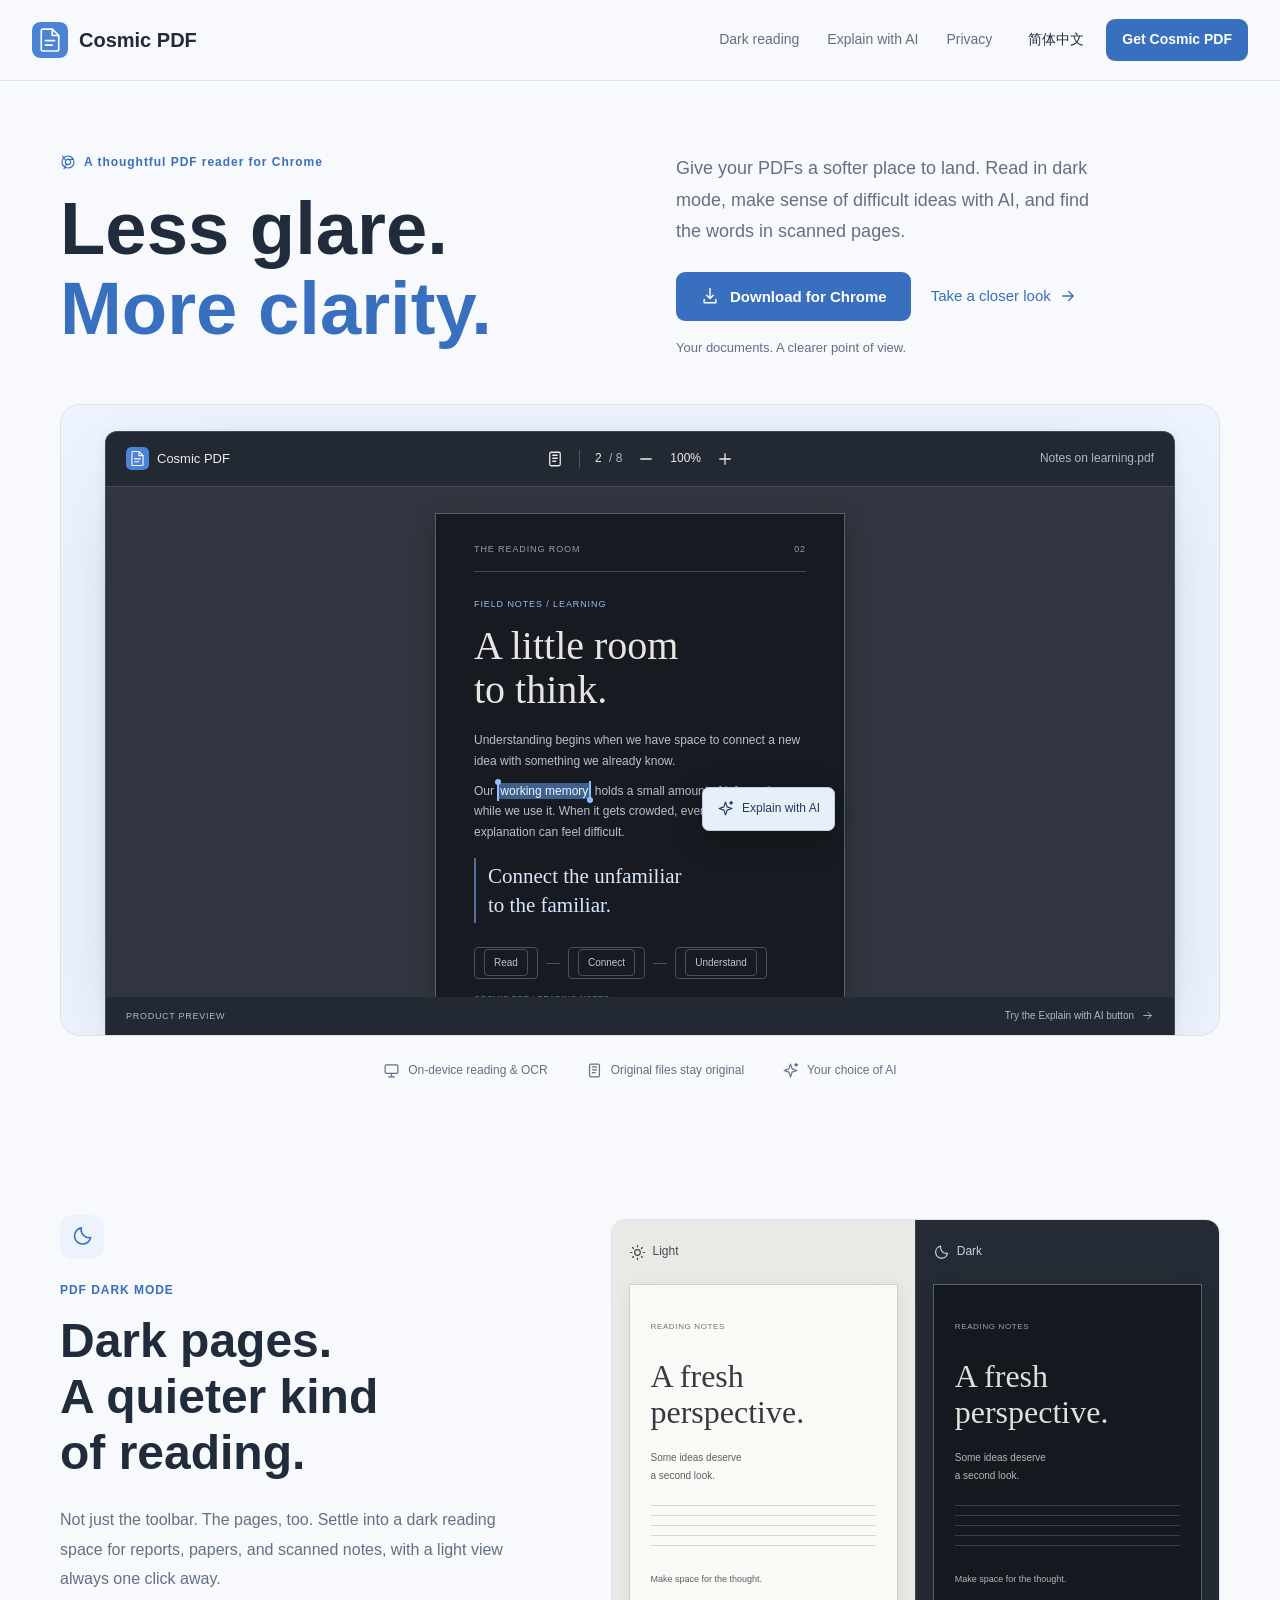
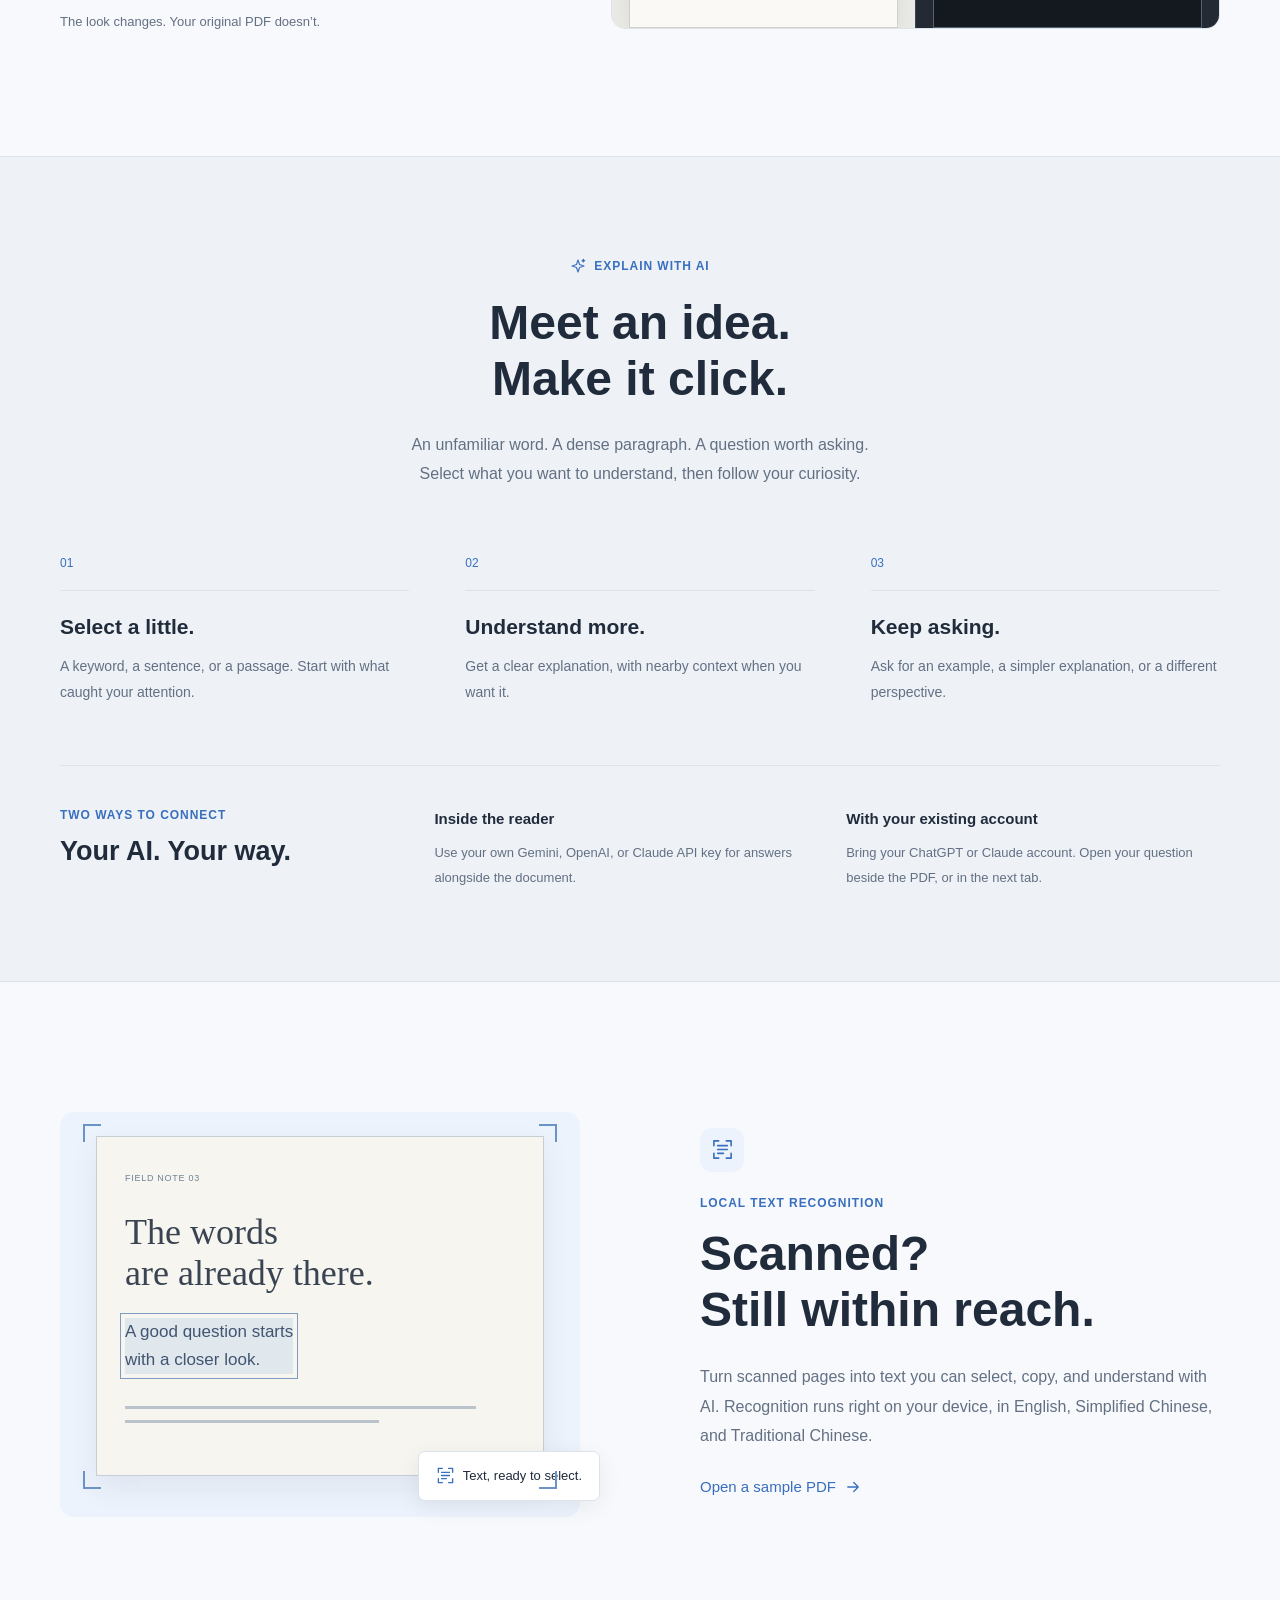
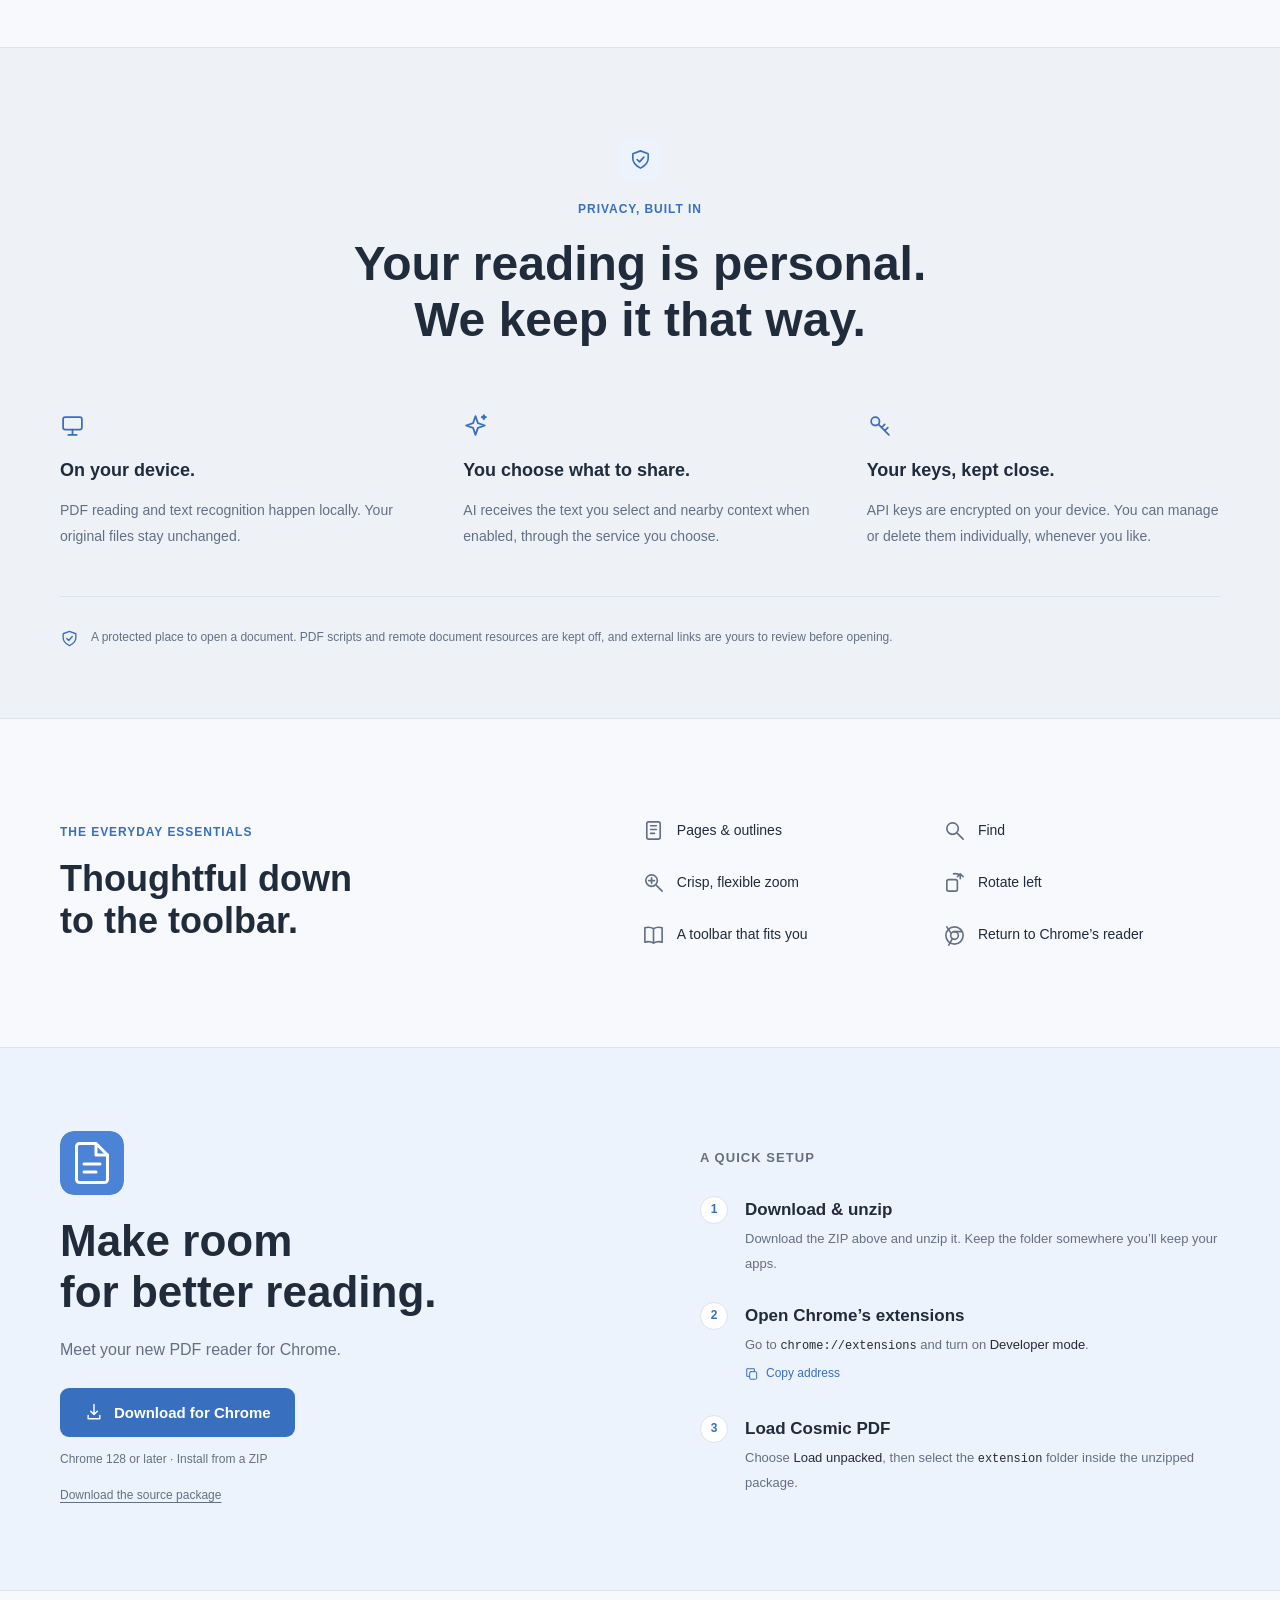
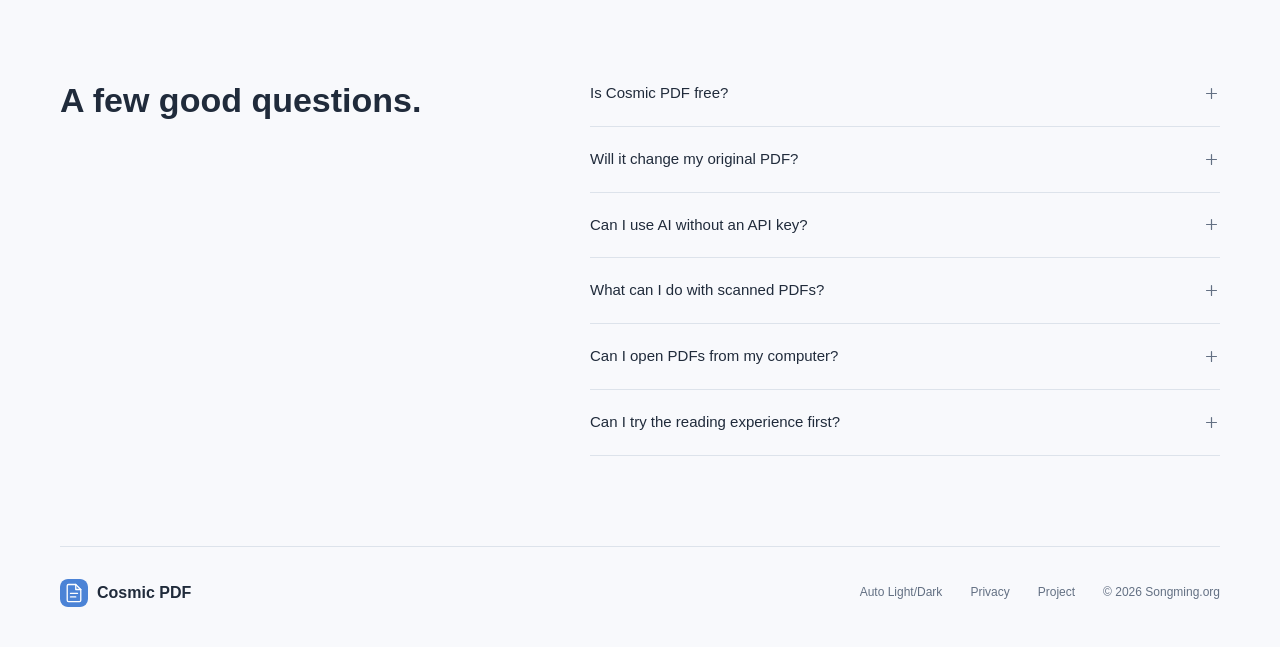
==== commit 69cc3031: "Release 26.10.17.1" ====
--- a/index.html
+++ b/index.html
@@ -16,8 +16,8 @@
   <meta http-equiv="Content-Security-Policy" content="default-src 'self'; script-src 'self'; style-src 'self'; img-src 'self' data:; font-src 'self'; connect-src 'none'; object-src 'none'; base-uri 'none'; form-action 'none'">
   <link rel="canonical" href="https://pdf.songming.org/">
   <link rel="icon" href="assets/logo.svg" type="image/svg+xml">
+  <script src="boot.js"></script>
   <link rel="stylesheet" href="styles.css">
-  <script src="boot.js"></script>
   <script src="site.js" defer></script>
   <title>Cosmic PDF — Less glare. More clarity.</title>
 </head>
@@ -108,7 +108,7 @@
 <details><summary><span data-lang="en">Can I try the reading experience first?</span><span data-lang="zh">可以先看看阅读体验吗？</span><svg class="icon " viewBox="0 0 24 24" fill="none" stroke="currentColor" stroke-width="1.7" stroke-linecap="round" stroke-linejoin="round" aria-hidden="true"><path d="M5 12h14m-7-7v14"/></svg></summary><p><span data-lang="en">Try the interactive preview above for an example explanation and follow-up. The included sample PDF is ready to explore with Cosmic PDF, with both a native-text page and an image-based page.</span><span data-lang="zh">可以。上方交互预览提供了解释和追问示例。随附的示例 PDF 则包含原生文字和图片页面，安装扩展后即可体验阅读与识别。</span></p></details>
 </div></section>
 </main>
-<footer class="site-footer section-wrap"><a class="brand" href="#"><img src="assets/logo.svg" width="28" height="28" alt=""><span>Cosmic PDF</span></a><div><a href="#privacy"><span data-lang="en">Privacy</span><span data-lang="zh">隐私</span></a><a href="https://cpdf.songming.org/"><span data-lang="en">Project</span><span data-lang="zh">项目</span></a><a href="https://songming.org/">© 2026 Songming.org</a></div></footer>
+<footer class="site-footer section-wrap"><a class="brand" href="#"><img src="assets/logo.svg" width="28" height="28" alt=""><span>Cosmic PDF</span></a><div><button id="theme-toggle" class="footer-theme-toggle" type="button"><span data-lang="en">Auto Light/Dark</span><span data-lang="zh">自动深浅色</span></button><a href="#privacy"><span data-lang="en">Privacy</span><span data-lang="zh">隐私</span></a><a href="https://cpdf.songming.org/"><span data-lang="en">Project</span><span data-lang="zh">项目</span></a><a href="https://songming.org/">© 2026 Songming.org</a></div></footer>
 <div id="announcement" class="sr-only" role="status" aria-live="polite"></div>
 </body>
 </html>
--- a/styles.css
+++ b/styles.css
@@ -1,5 +1,5 @@
 :root {
-  color-scheme: light dark;
+  color-scheme: light;
   --bg: #f8f9fc;
   --surface: #ffffff;
   --ink: #202b3b;
@@ -19,7 +19,8 @@
   -webkit-font-smoothing: antialiased;
 }
 @media (prefers-color-scheme: dark) {
-  :root {
+  :root:not([data-theme="light"]) {
+    color-scheme: dark;
     --bg: #13171e;
     --surface: #1b222c;
     --ink: #ecebe9;
@@ -34,6 +35,22 @@
     --button-ink: #17273f;
     --shadow: 0 30px 90px -35px rgba(0,0,0,.65), 0 0 0 1px #303b49;
   }
+}
+:root[data-theme="dark"] {
+  color-scheme: dark;
+  --bg: #13171e;
+  --surface: #1b222c;
+  --ink: #ecebe9;
+  --muted: #adb8c8;
+  --line: #303b49;
+  --accent: #9fc3f7;
+  --accent-hover: #bdd7fd;
+  --soft-blue: #202e43;
+  --section-bg: #191f29;
+  --header: rgba(19,23,30,.94);
+  --reader-bg: #20252e;
+  --button-ink: #17273f;
+  --shadow: 0 30px 90px -35px rgba(0,0,0,.65), 0 0 0 1px #303b49;
 }
 * { box-sizing: border-box; }
 html { scroll-padding-top: 104px; }
@@ -61,7 +78,7 @@
 .brand { display: inline-flex; align-items: center; gap: 11px; flex-shrink: 0; font-size: 20px; font-weight: 600; line-height: 1; }
 .brand img { border-radius: 8px; }
 .main-nav { display: flex; margin-left: auto; align-items: center; gap: 28px; color: var(--muted); font-size: 14px; }
-.main-nav a:hover, .site-footer a:hover, .source-link:hover { color: var(--accent); }
+.main-nav a:hover, .site-footer a:hover, .footer-theme-toggle:hover, .source-link:hover { color: var(--accent); }
 .nav-actions { display: flex; align-items: center; gap: 22px; }
 .language-button { background: transparent; padding: 8px 0; font-size: 14px; white-space: nowrap; }
 .language-button:hover { color: var(--accent); }
@@ -225,6 +242,7 @@
 .faq-list details p { color: var(--muted); font-size: 13px; line-height: 1.9; margin-top: 16px; }
 .site-footer { padding: 32px 0 40px; border-top: 1px solid var(--line); display: flex; align-items: center; justify-content: space-between; gap: 30px; }
 .site-footer .brand { font-size: 16px; gap: 9px; }
+.footer-theme-toggle { padding: 0; background: transparent; white-space: nowrap; }
 .site-footer > div { display: flex; align-items: center; gap: 28px; color: var(--muted); font-size: 12px; }
 html[data-language="zh"] .eyebrow { letter-spacing: .03em; }
 html[data-language="zh"] .hero h1 { font-size: clamp(46px,5vw,66px); line-height: 1.22; }
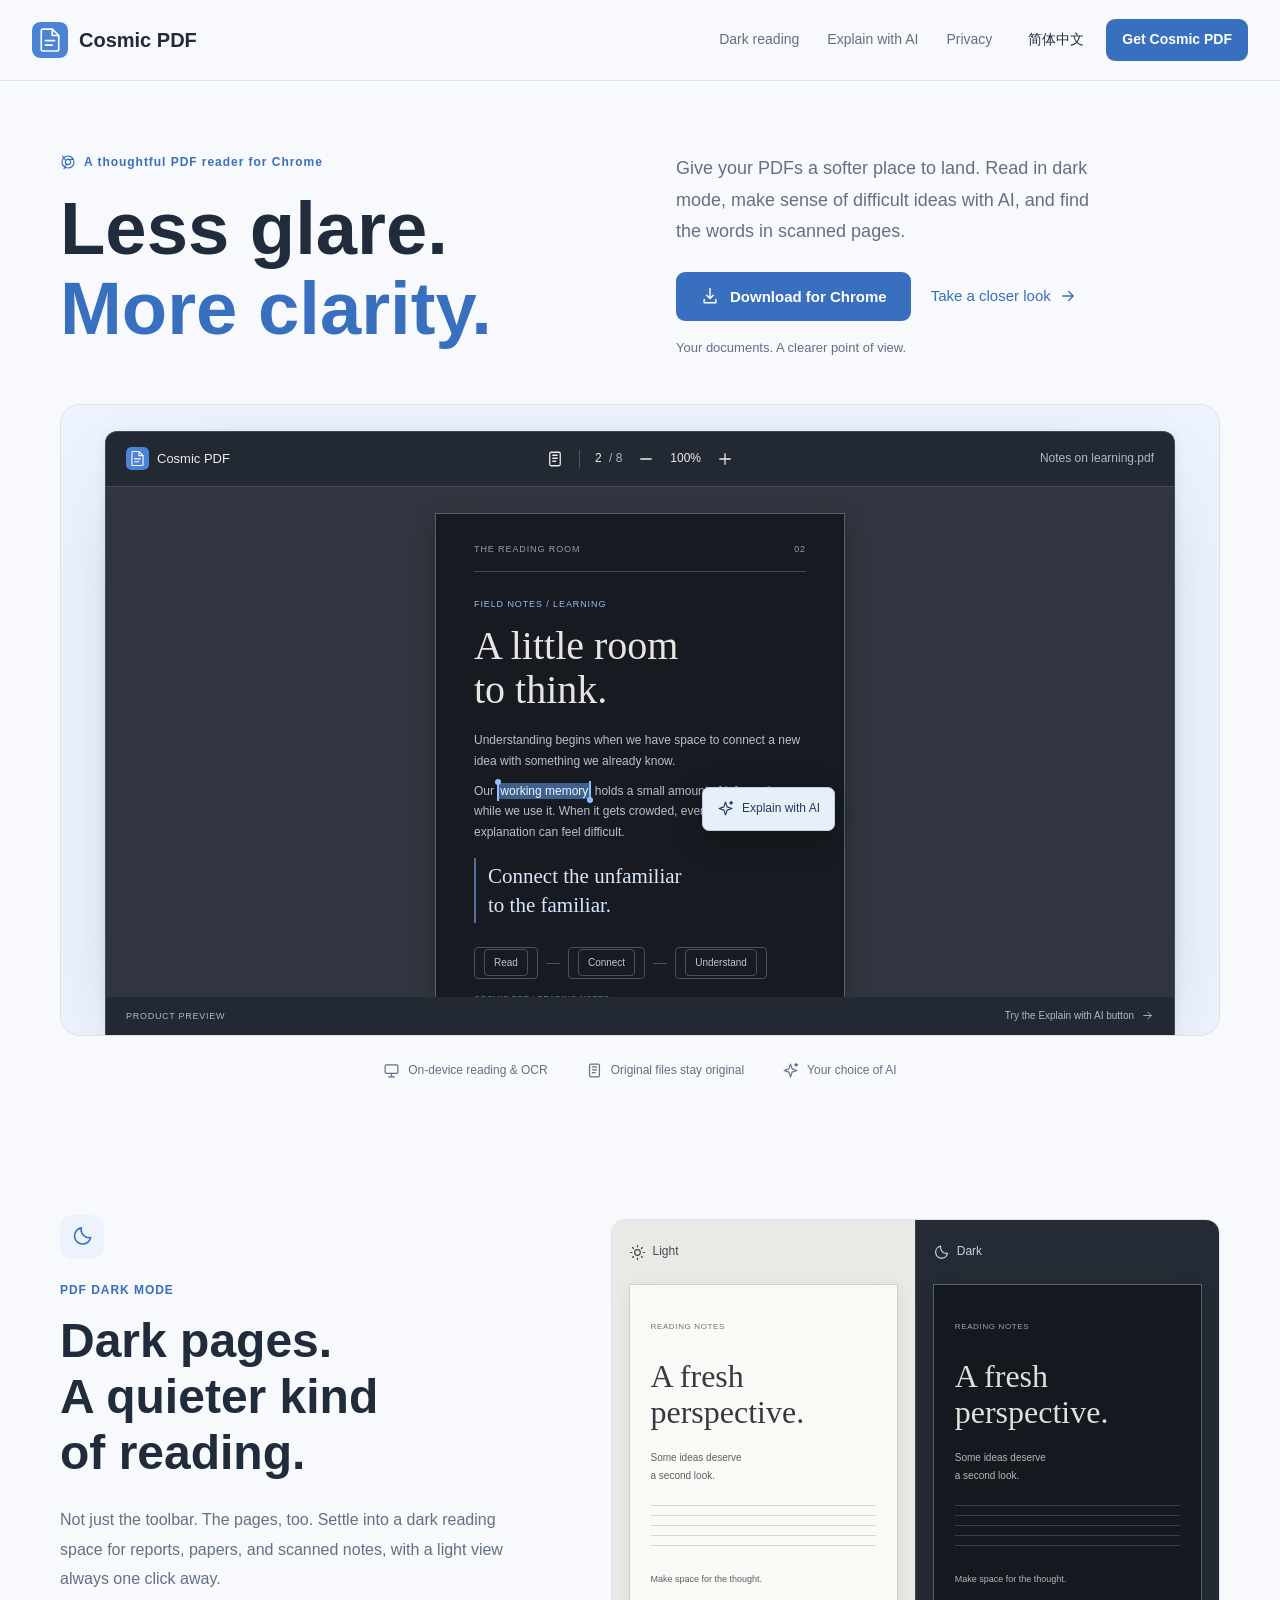
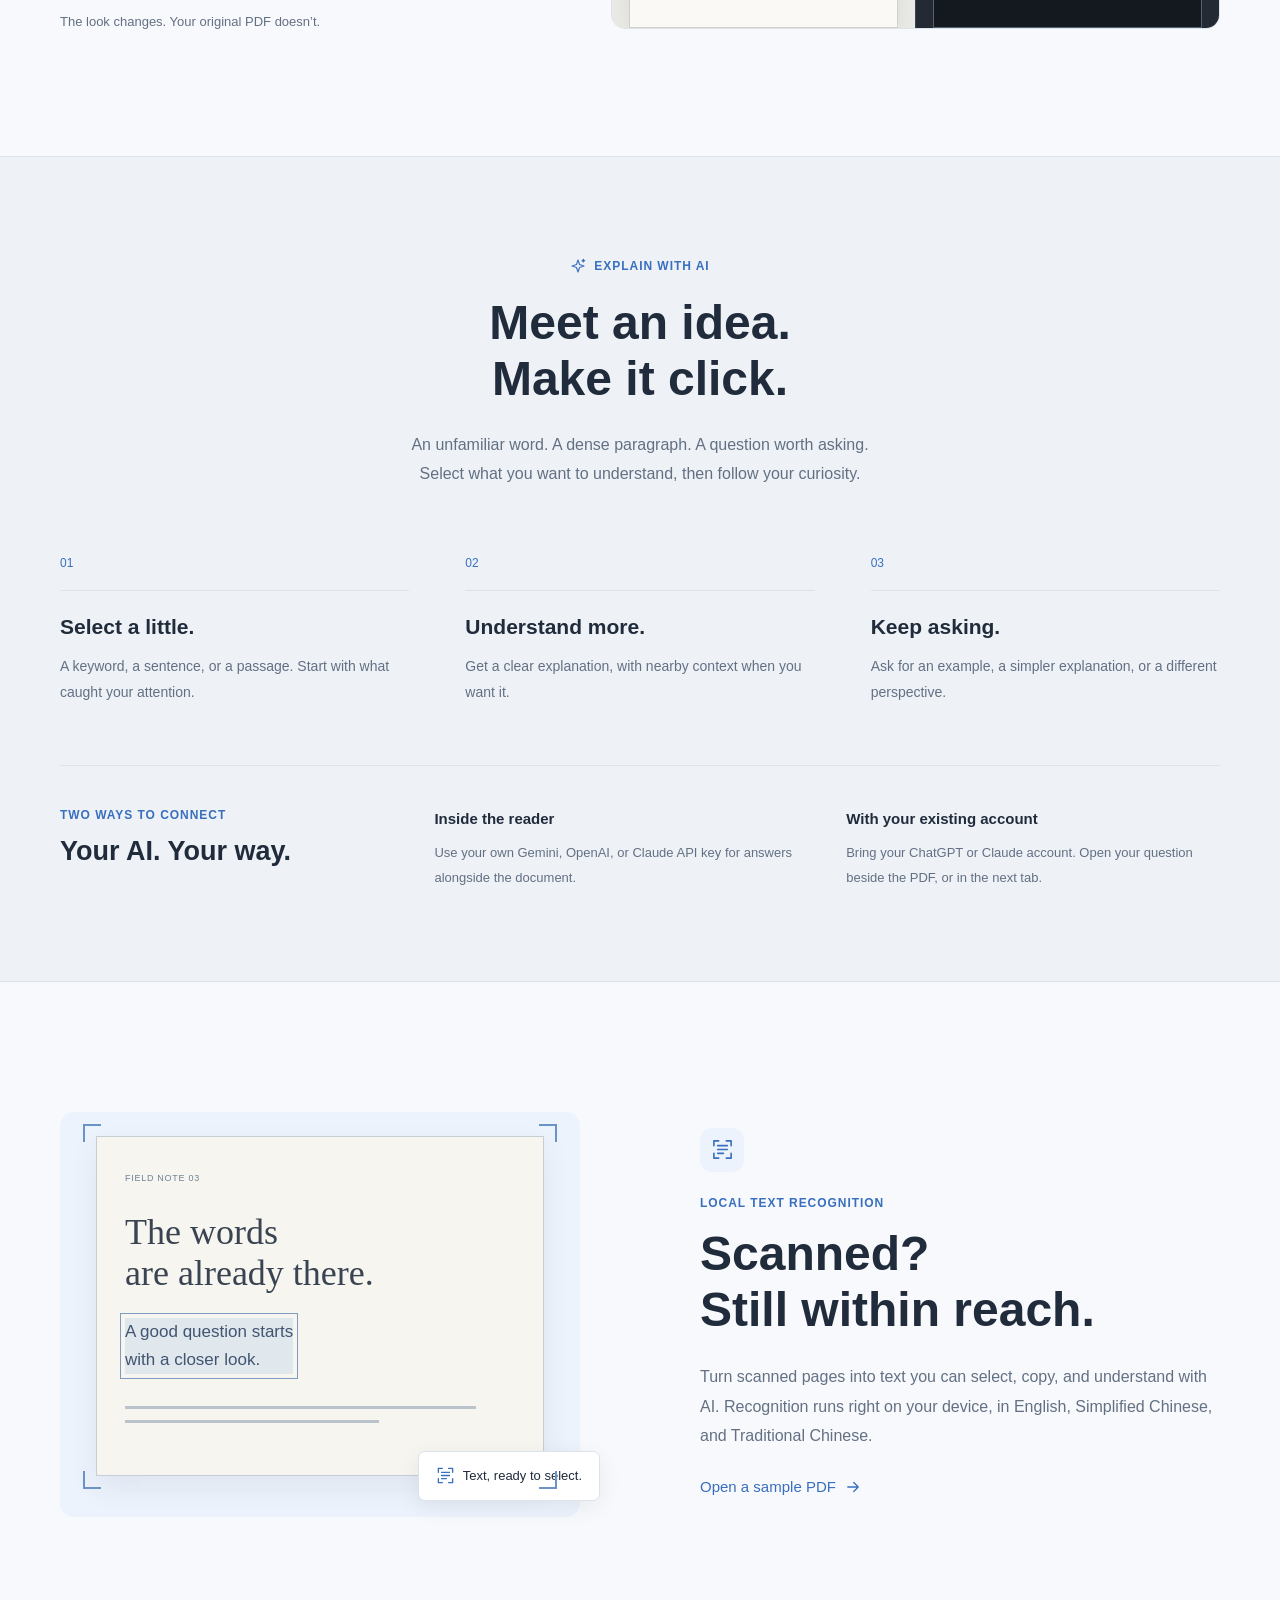
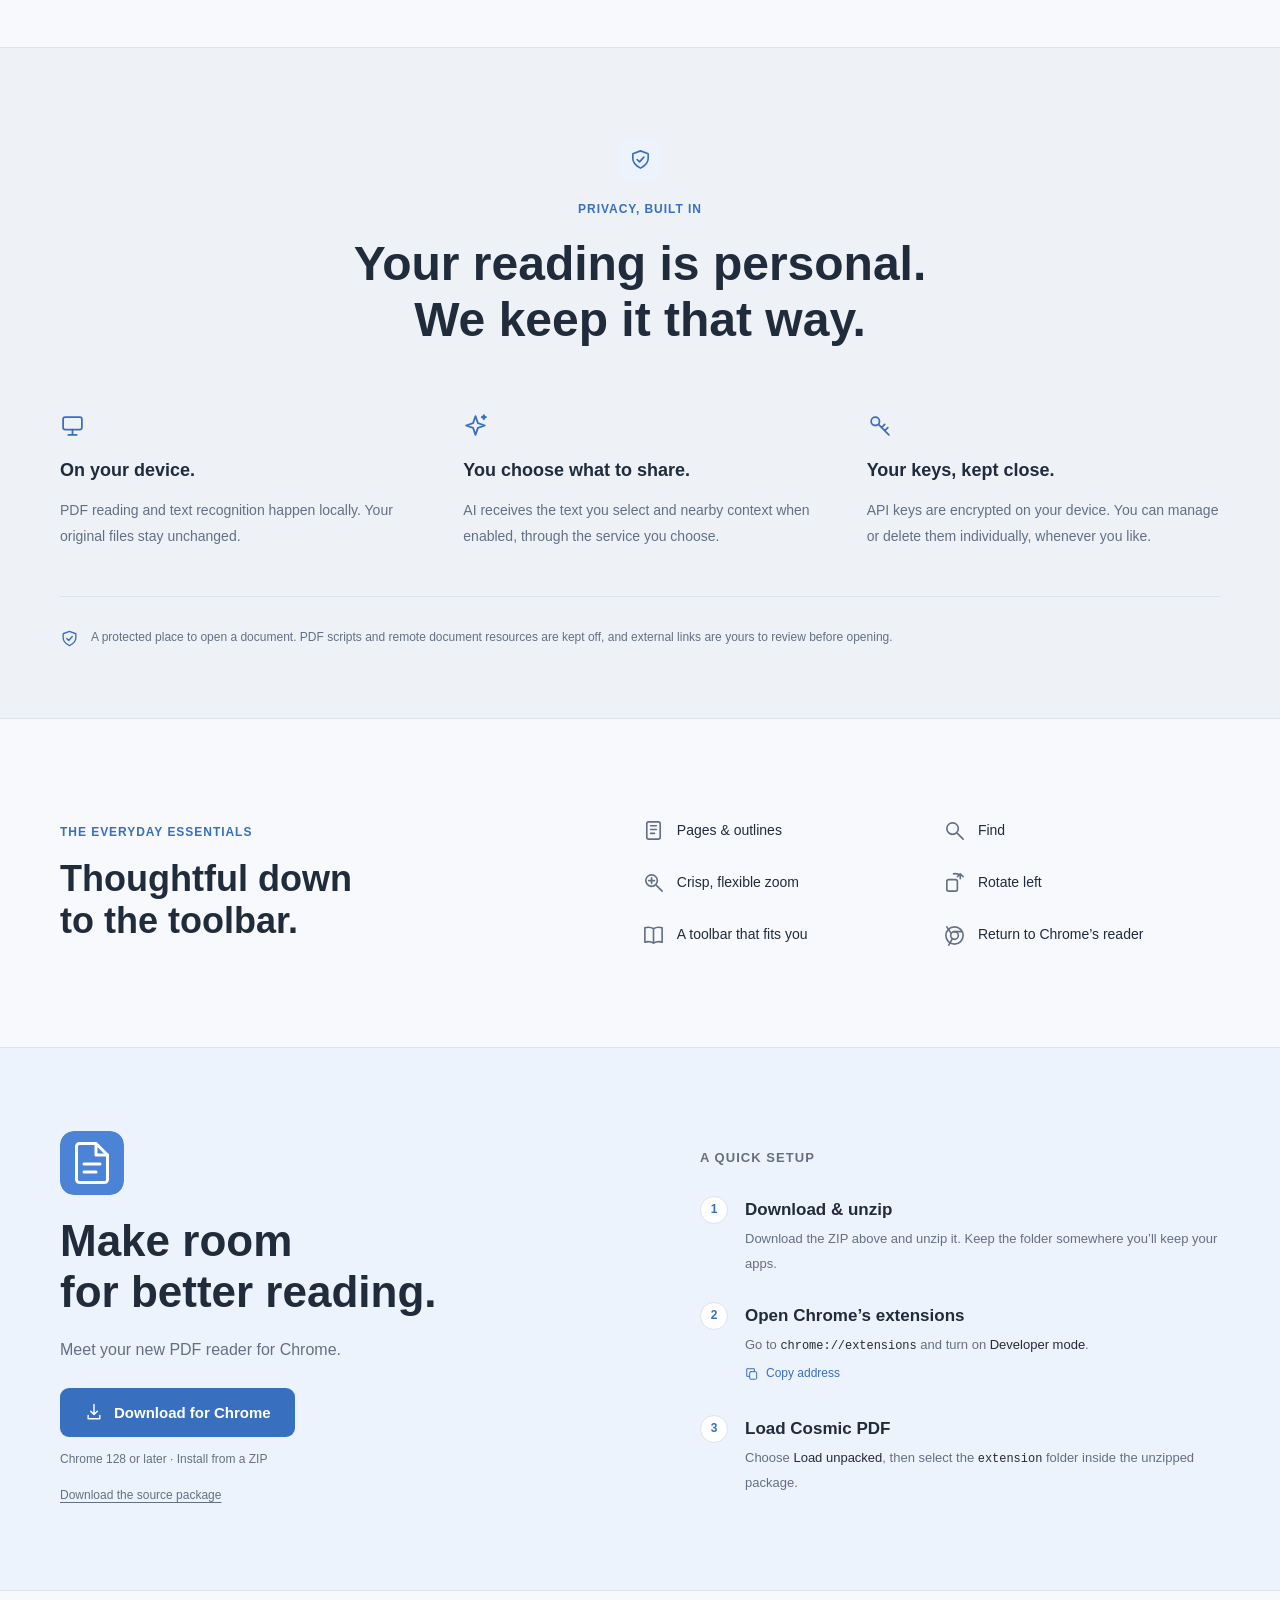
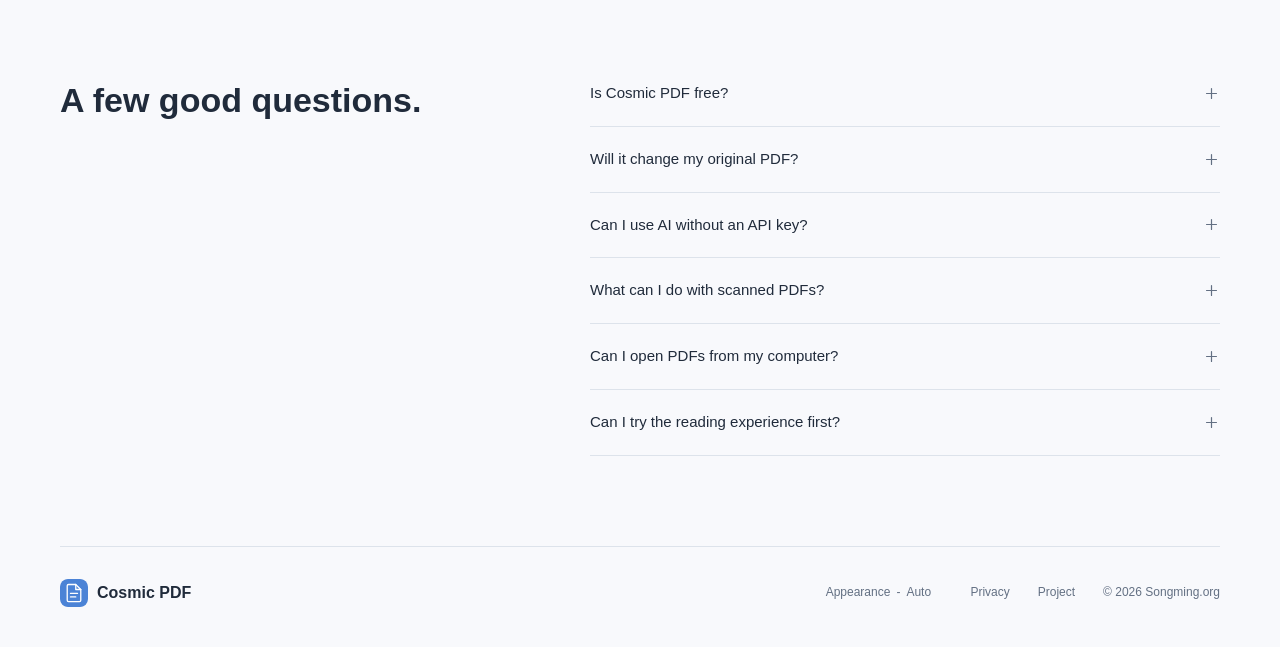
==== commit 1b042a2b: "Release 26.10.17.2" ====
--- a/index.html
+++ b/index.html
@@ -108,7 +108,7 @@
 <details><summary><span data-lang="en">Can I try the reading experience first?</span><span data-lang="zh">可以先看看阅读体验吗？</span><svg class="icon " viewBox="0 0 24 24" fill="none" stroke="currentColor" stroke-width="1.7" stroke-linecap="round" stroke-linejoin="round" aria-hidden="true"><path d="M5 12h14m-7-7v14"/></svg></summary><p><span data-lang="en">Try the interactive preview above for an example explanation and follow-up. The included sample PDF is ready to explore with Cosmic PDF, with both a native-text page and an image-based page.</span><span data-lang="zh">可以。上方交互预览提供了解释和追问示例。随附的示例 PDF 则包含原生文字和图片页面，安装扩展后即可体验阅读与识别。</span></p></details>
 </div></section>
 </main>
-<footer class="site-footer section-wrap"><a class="brand" href="#"><img src="assets/logo.svg" width="28" height="28" alt=""><span>Cosmic PDF</span></a><div><button id="theme-toggle" class="footer-theme-toggle" type="button"><span data-lang="en">Auto Light/Dark</span><span data-lang="zh">自动深浅色</span></button><a href="#privacy"><span data-lang="en">Privacy</span><span data-lang="zh">隐私</span></a><a href="https://cpdf.songming.org/"><span data-lang="en">Project</span><span data-lang="zh">项目</span></a><a href="https://songming.org/">© 2026 Songming.org</a></div></footer>
+<footer class="site-footer section-wrap"><a class="brand" href="#"><img src="assets/logo.svg" width="28" height="28" alt=""><span>Cosmic PDF</span></a><div><div class="footer-appearance"><span id="appearance-label"><span data-lang="en">Appearance</span><span data-lang="zh">外观</span></span><span aria-hidden="true">-</span><button id="appearance-mode" type="button" aria-labelledby="appearance-label appearance-mode">Auto</button></div><a href="#privacy"><span data-lang="en">Privacy</span><span data-lang="zh">隐私</span></a><a href="https://cpdf.songming.org/"><span data-lang="en">Project</span><span data-lang="zh">项目</span></a><a href="https://songming.org/">© 2026 Songming.org</a></div></footer>
 <div id="announcement" class="sr-only" role="status" aria-live="polite"></div>
 </body>
 </html>
--- a/styles.css
+++ b/styles.css
@@ -78,7 +78,7 @@
 .brand { display: inline-flex; align-items: center; gap: 11px; flex-shrink: 0; font-size: 20px; font-weight: 600; line-height: 1; }
 .brand img { border-radius: 8px; }
 .main-nav { display: flex; margin-left: auto; align-items: center; gap: 28px; color: var(--muted); font-size: 14px; }
-.main-nav a:hover, .site-footer a:hover, .footer-theme-toggle:hover, .source-link:hover { color: var(--accent); }
+.main-nav a:hover, .site-footer a:hover, .source-link:hover { color: var(--accent); }
 .nav-actions { display: flex; align-items: center; gap: 22px; }
 .language-button { background: transparent; padding: 8px 0; font-size: 14px; white-space: nowrap; }
 .language-button:hover { color: var(--accent); }
@@ -242,7 +242,9 @@
 .faq-list details p { color: var(--muted); font-size: 13px; line-height: 1.9; margin-top: 16px; }
 .site-footer { padding: 32px 0 40px; border-top: 1px solid var(--line); display: flex; align-items: center; justify-content: space-between; gap: 30px; }
 .site-footer .brand { font-size: 16px; gap: 9px; }
-.footer-theme-toggle { padding: 0; background: transparent; white-space: nowrap; }
+.footer-appearance { display: inline-flex; align-items: center; gap: 6px; white-space: nowrap; }
+.footer-appearance button { font: inherit; color: inherit; padding: 0; background: transparent; min-inline-size: 3em; text-align: start; }
+.footer-appearance button:hover { color: var(--accent); }
 .site-footer > div { display: flex; align-items: center; gap: 28px; color: var(--muted); font-size: 12px; }
 html[data-language="zh"] .eyebrow { letter-spacing: .03em; }
 html[data-language="zh"] .hero h1 { font-size: clamp(46px,5vw,66px); line-height: 1.22; }
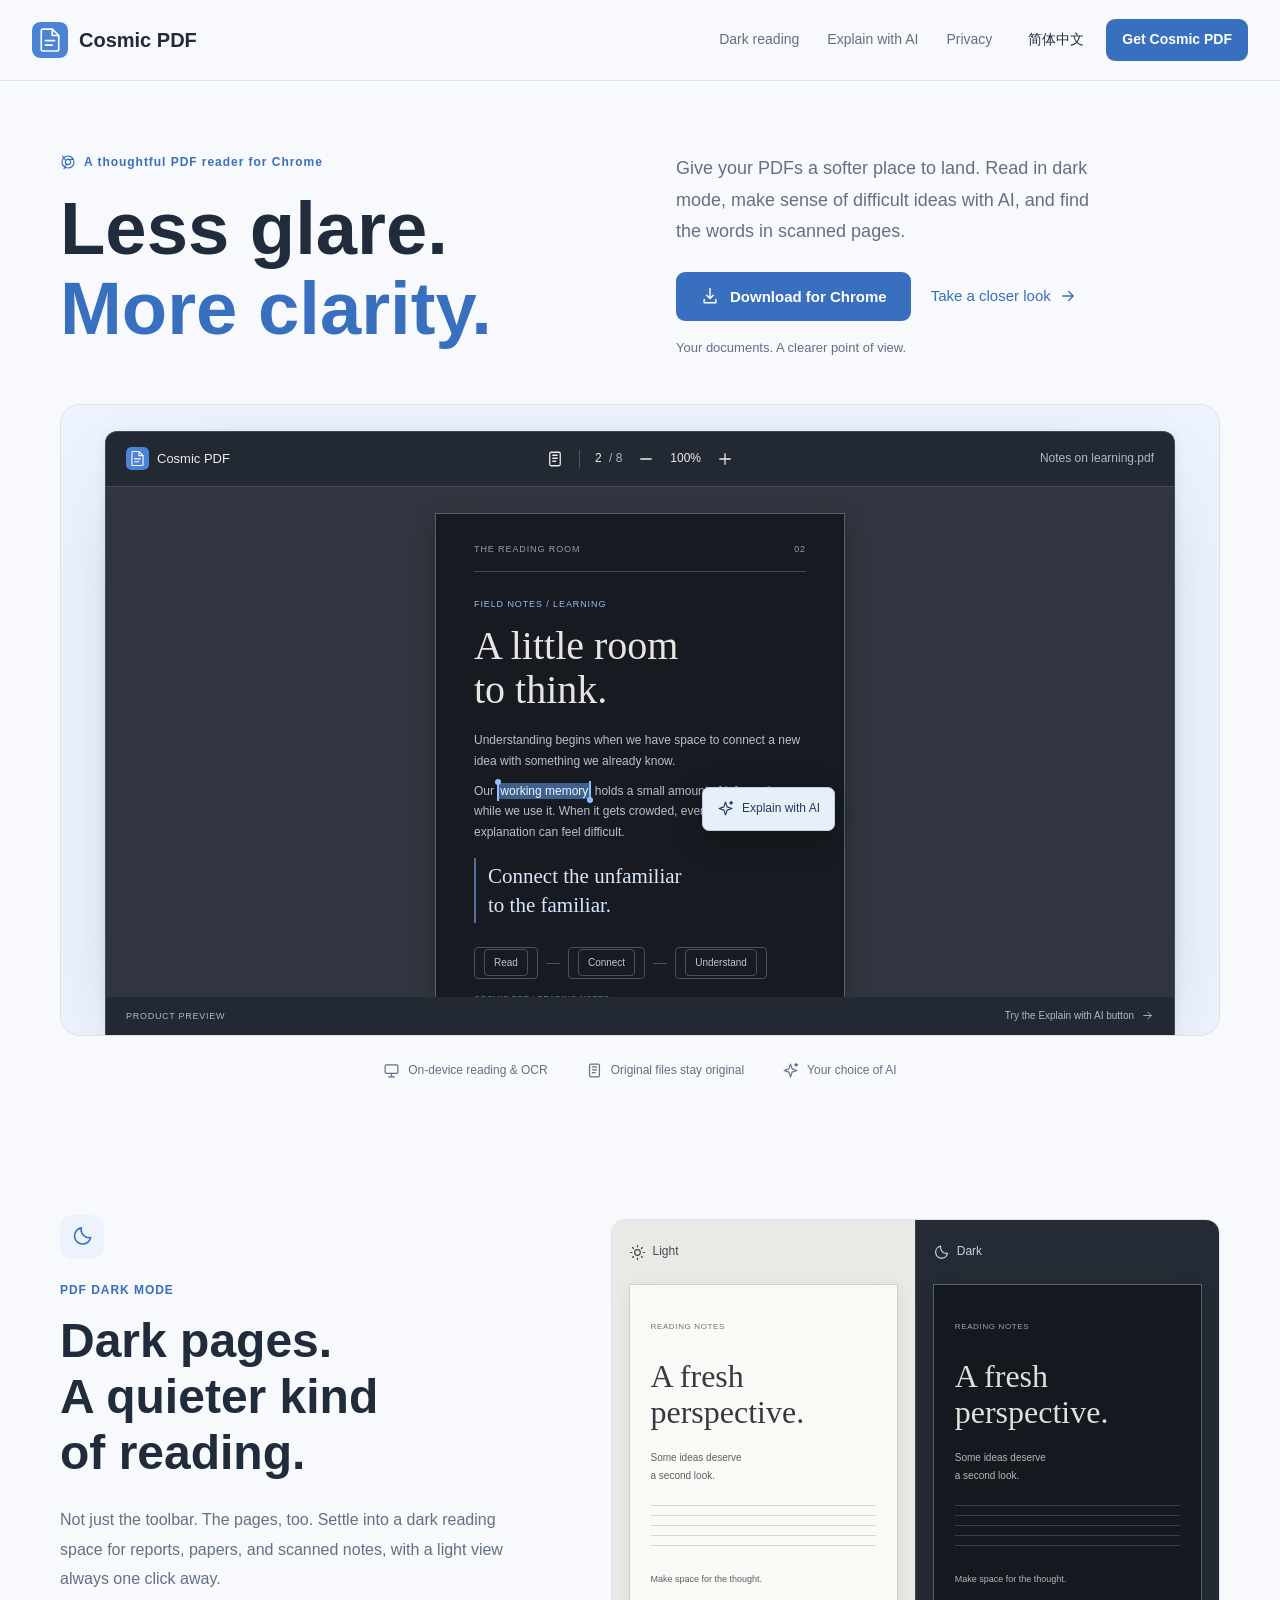
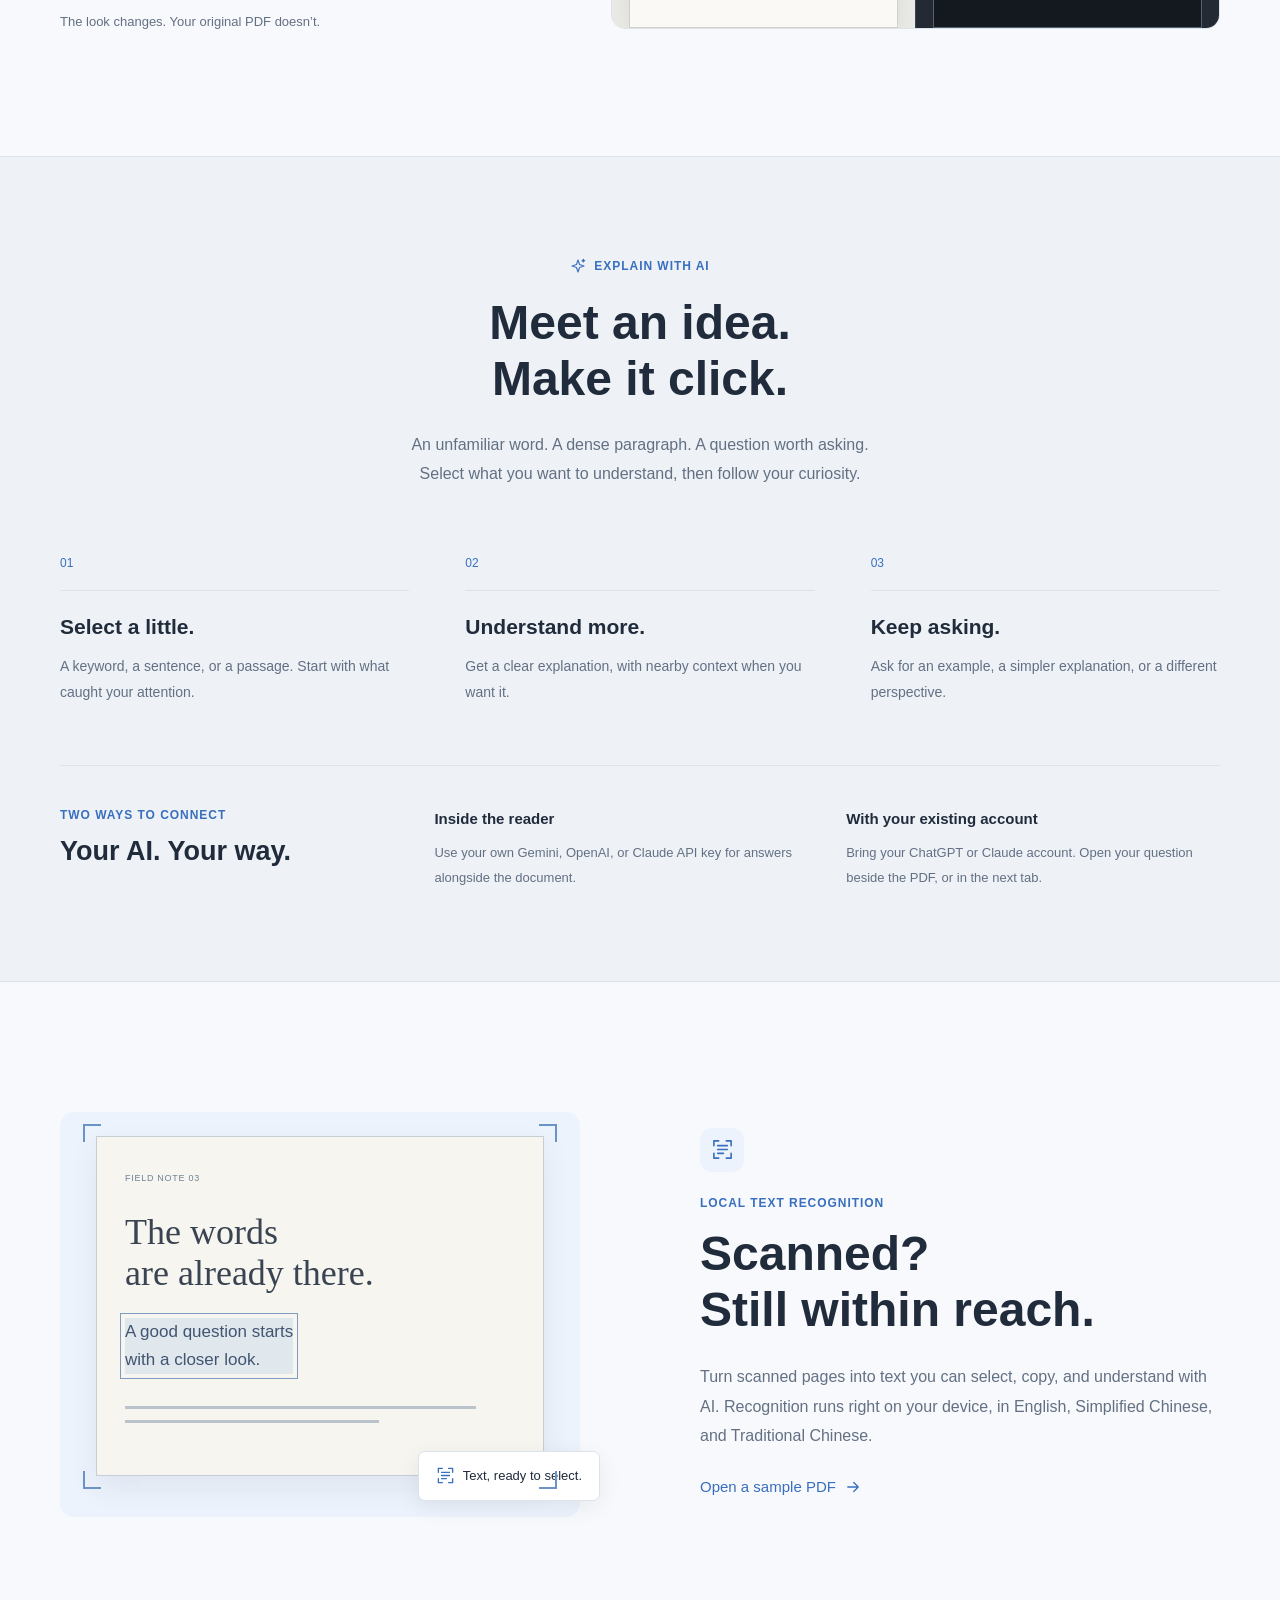
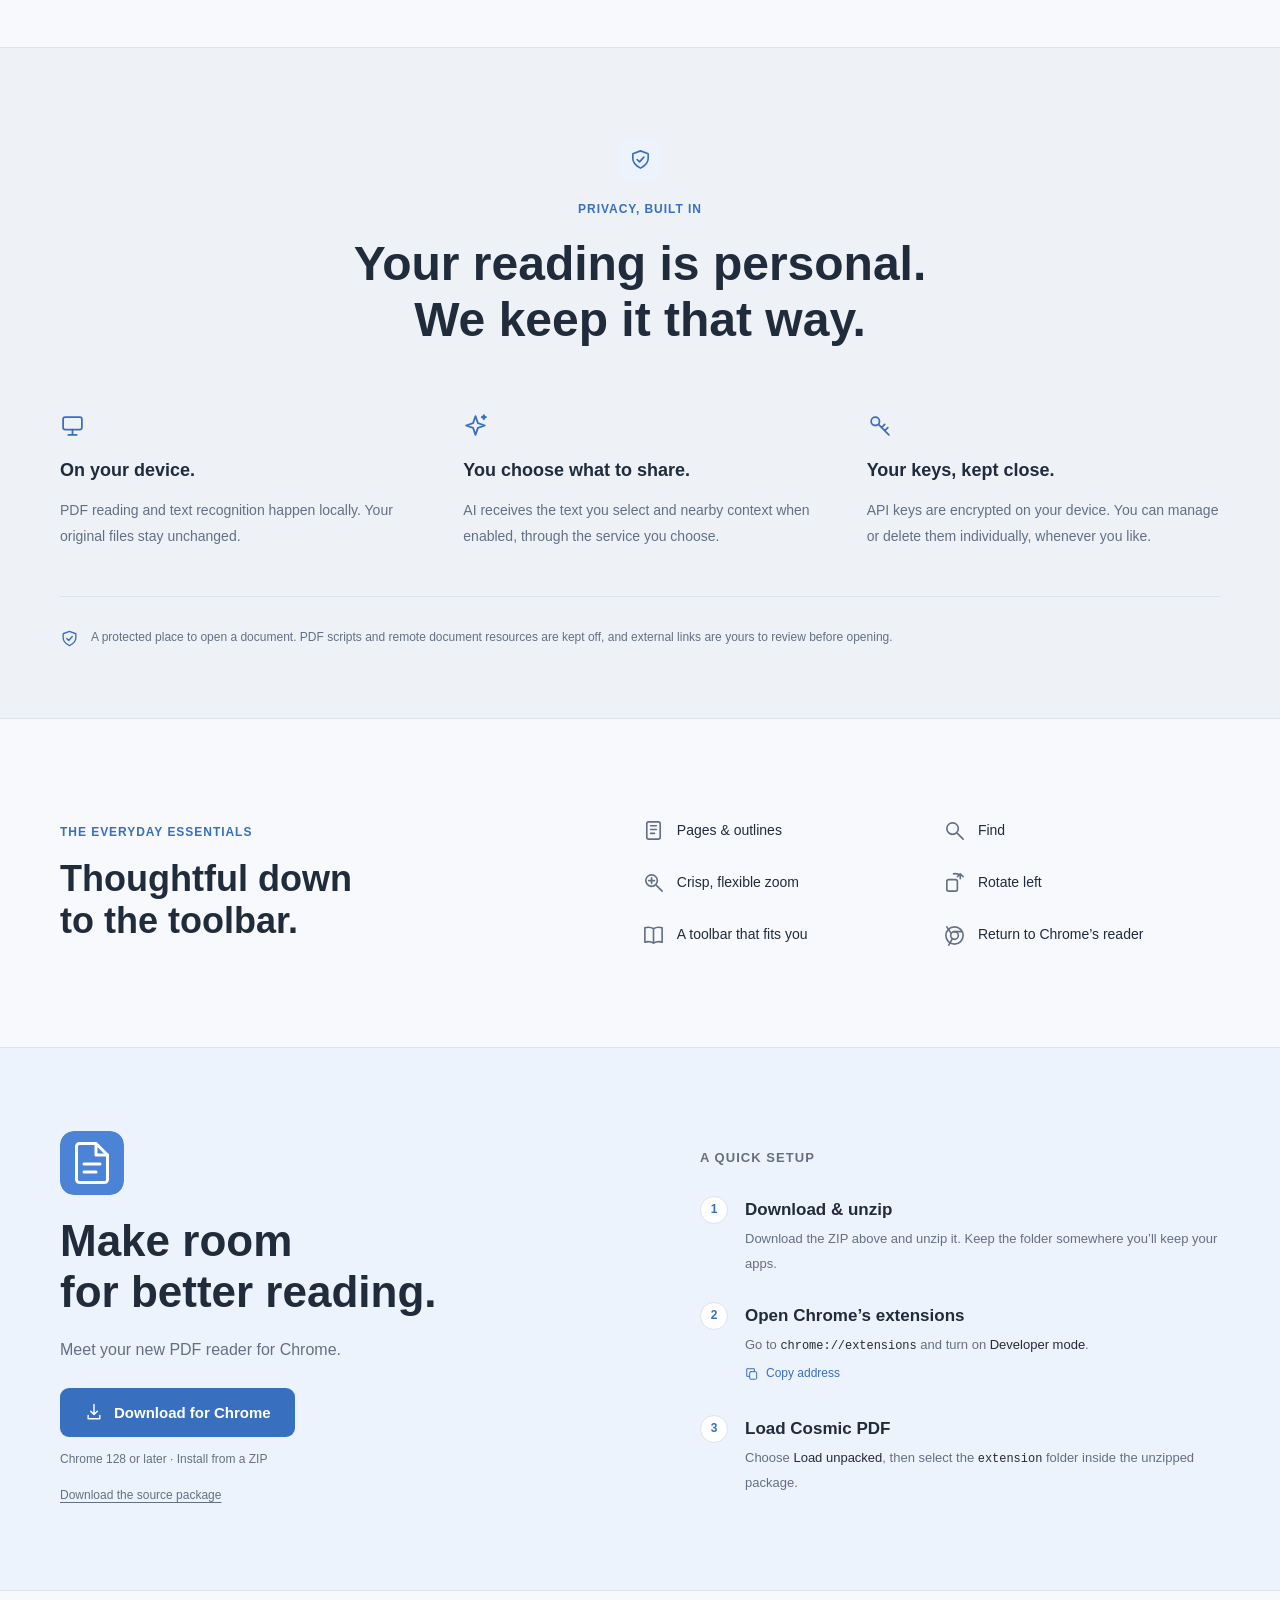
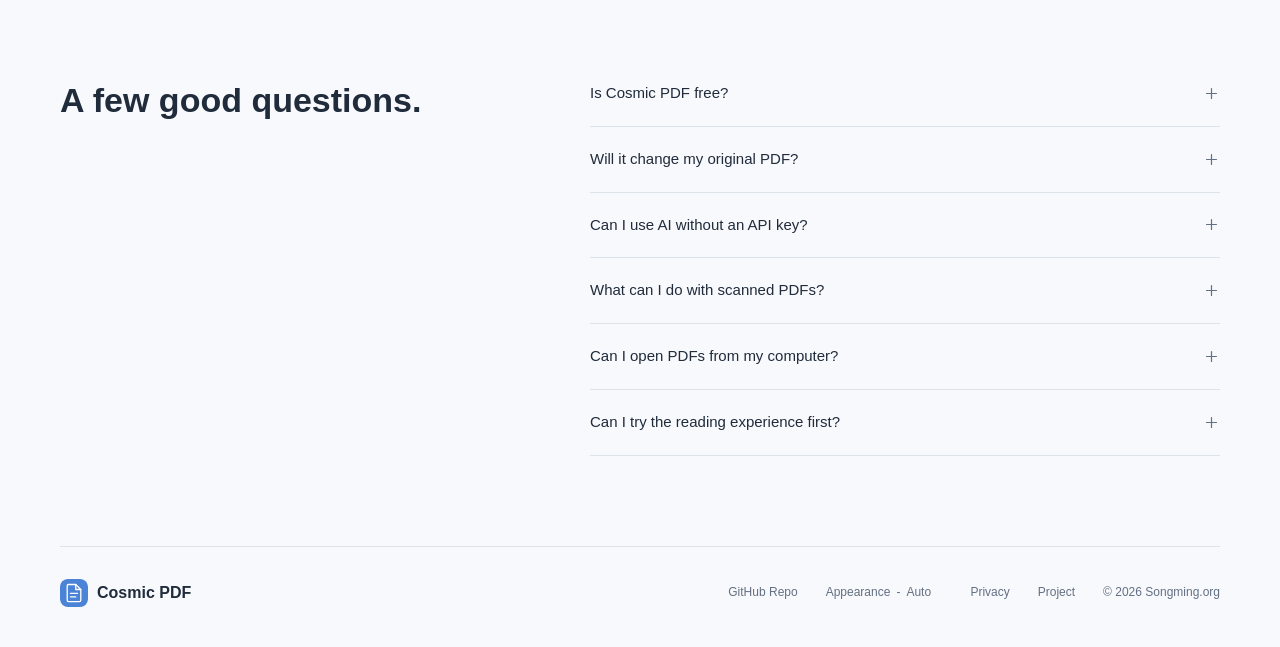
==== commit f8c39998: "Release 26.10.17.3" ====
--- a/index.html
+++ b/index.html
@@ -108,7 +108,7 @@
 <details><summary><span data-lang="en">Can I try the reading experience first?</span><span data-lang="zh">可以先看看阅读体验吗？</span><svg class="icon " viewBox="0 0 24 24" fill="none" stroke="currentColor" stroke-width="1.7" stroke-linecap="round" stroke-linejoin="round" aria-hidden="true"><path d="M5 12h14m-7-7v14"/></svg></summary><p><span data-lang="en">Try the interactive preview above for an example explanation and follow-up. The included sample PDF is ready to explore with Cosmic PDF, with both a native-text page and an image-based page.</span><span data-lang="zh">可以。上方交互预览提供了解释和追问示例。随附的示例 PDF 则包含原生文字和图片页面，安装扩展后即可体验阅读与识别。</span></p></details>
 </div></section>
 </main>
-<footer class="site-footer section-wrap"><a class="brand" href="#"><img src="assets/logo.svg" width="28" height="28" alt=""><span>Cosmic PDF</span></a><div><div class="footer-appearance"><span id="appearance-label"><span data-lang="en">Appearance</span><span data-lang="zh">外观</span></span><span aria-hidden="true">-</span><button id="appearance-mode" type="button" aria-labelledby="appearance-label appearance-mode">Auto</button></div><a href="#privacy"><span data-lang="en">Privacy</span><span data-lang="zh">隐私</span></a><a href="https://cpdf.songming.org/"><span data-lang="en">Project</span><span data-lang="zh">项目</span></a><a href="https://songming.org/">© 2026 Songming.org</a></div></footer>
+<footer class="site-footer section-wrap"><a class="brand" href="#"><img src="assets/logo.svg" width="28" height="28" alt=""><span>Cosmic PDF</span></a><div><a href="https://github.com/sd800/cosmic-pdf">GitHub Repo</a><div class="footer-appearance"><span id="appearance-label"><span data-lang="en">Appearance</span><span data-lang="zh">外观</span></span><span aria-hidden="true">-</span><button id="appearance-mode" type="button" aria-labelledby="appearance-label appearance-mode">Auto</button></div><a href="#privacy"><span data-lang="en">Privacy</span><span data-lang="zh">隐私</span></a><a href="https://cpdf.songming.org/"><span data-lang="en">Project</span><span data-lang="zh">项目</span></a><a href="https://songming.org/">© 2026 Songming.org</a></div></footer>
 <div id="announcement" class="sr-only" role="status" aria-live="polite"></div>
 </body>
 </html>
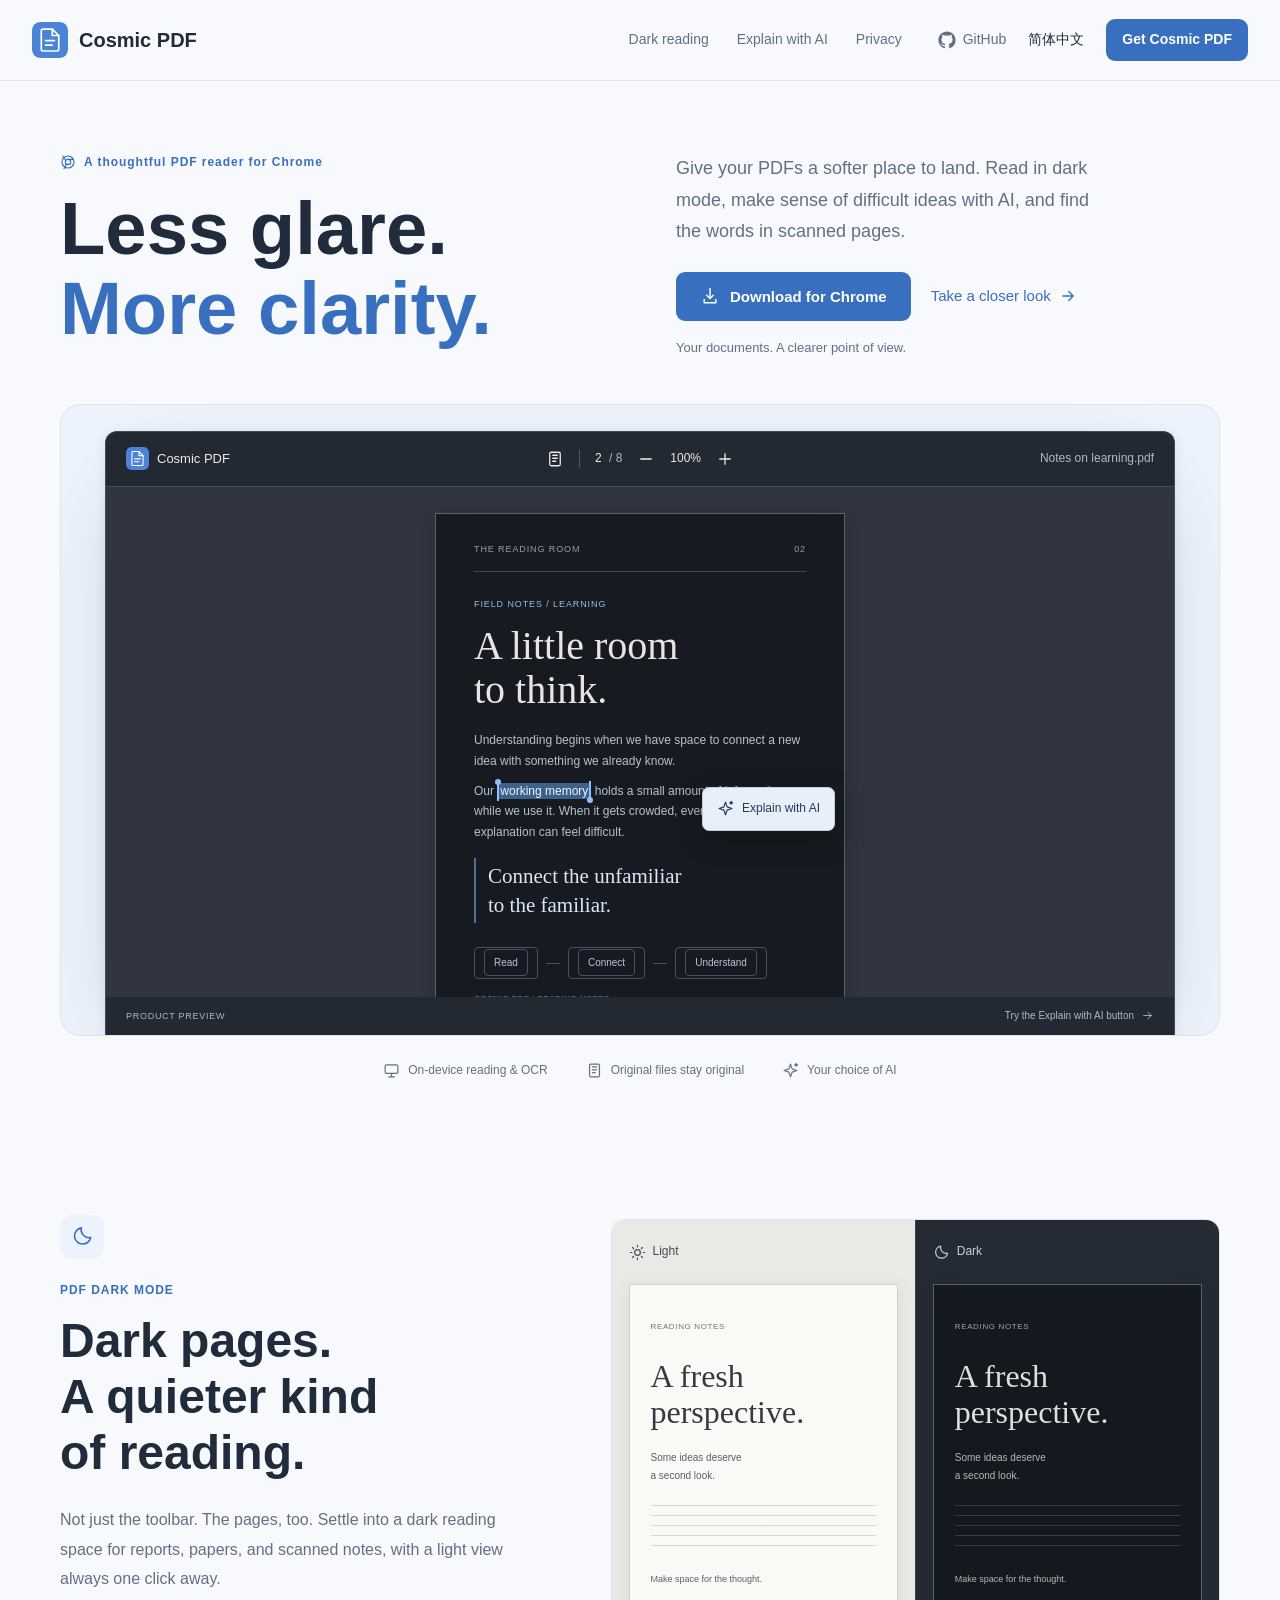
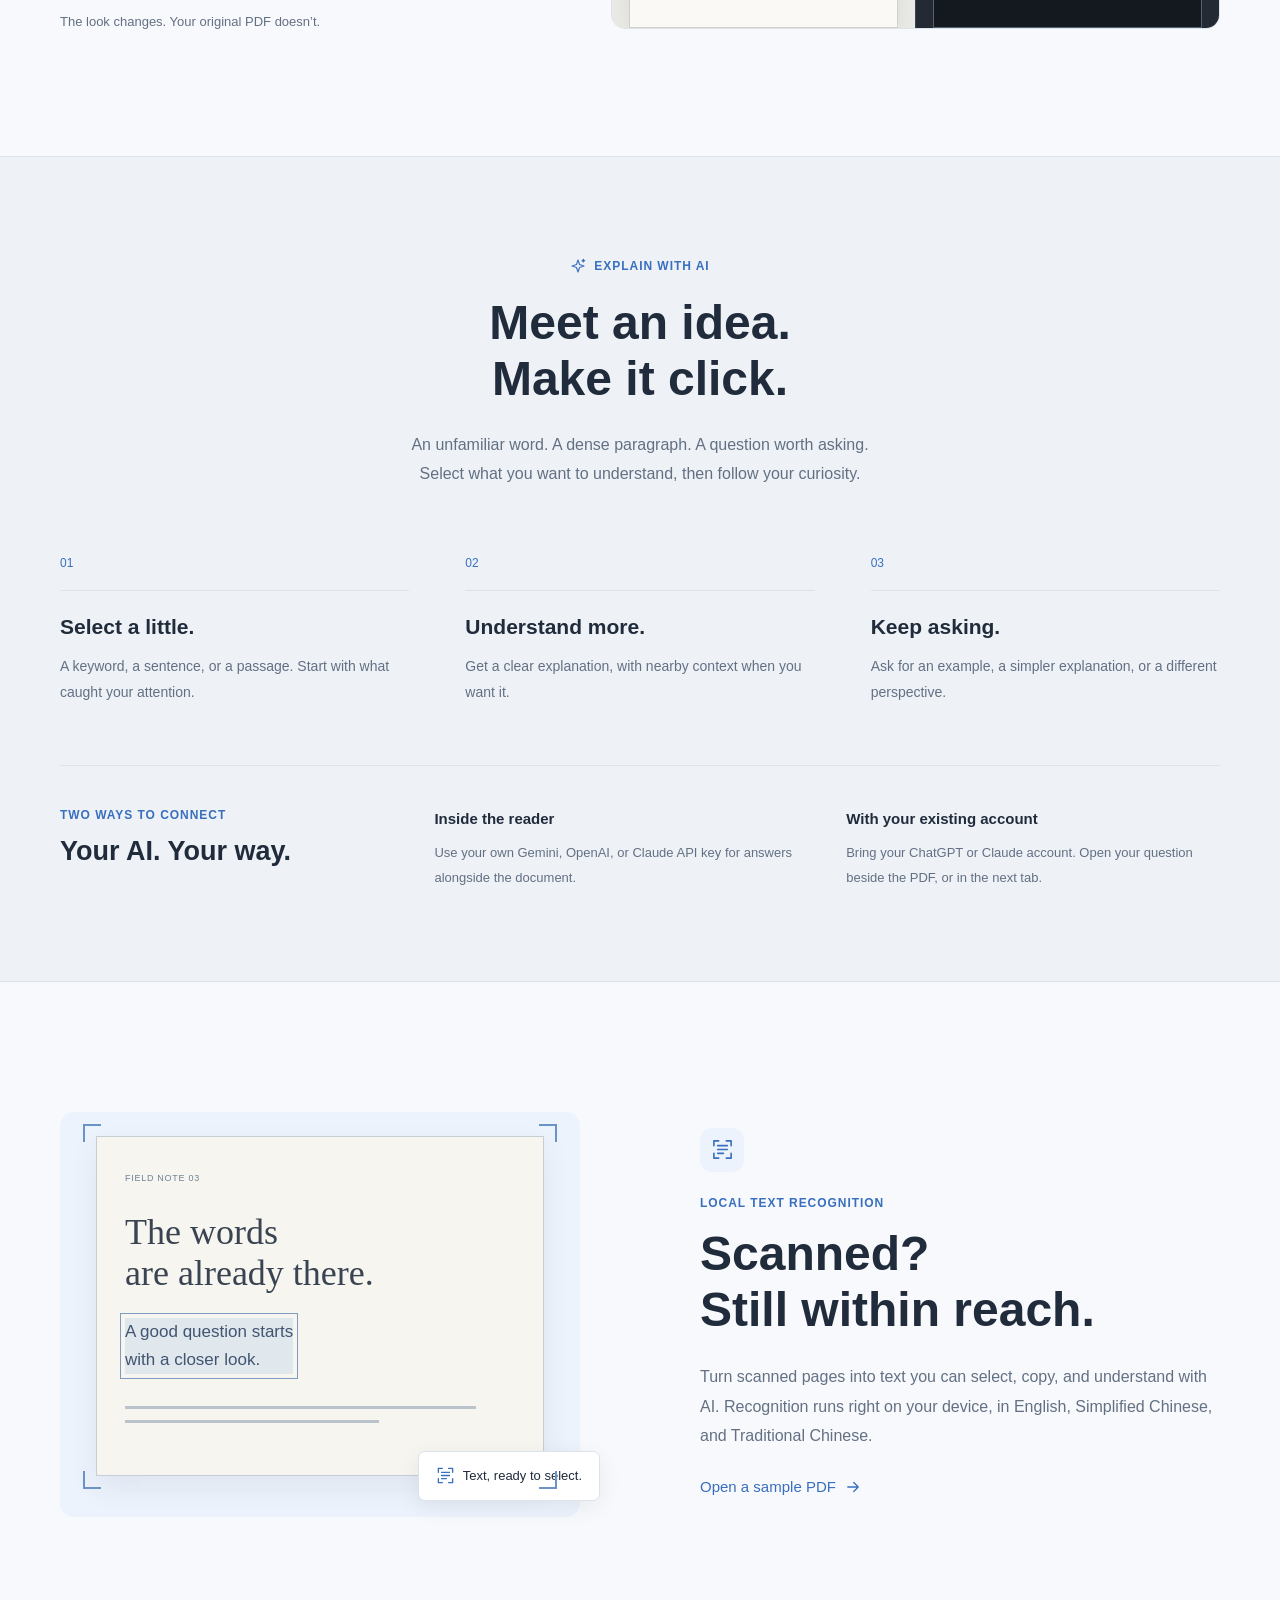
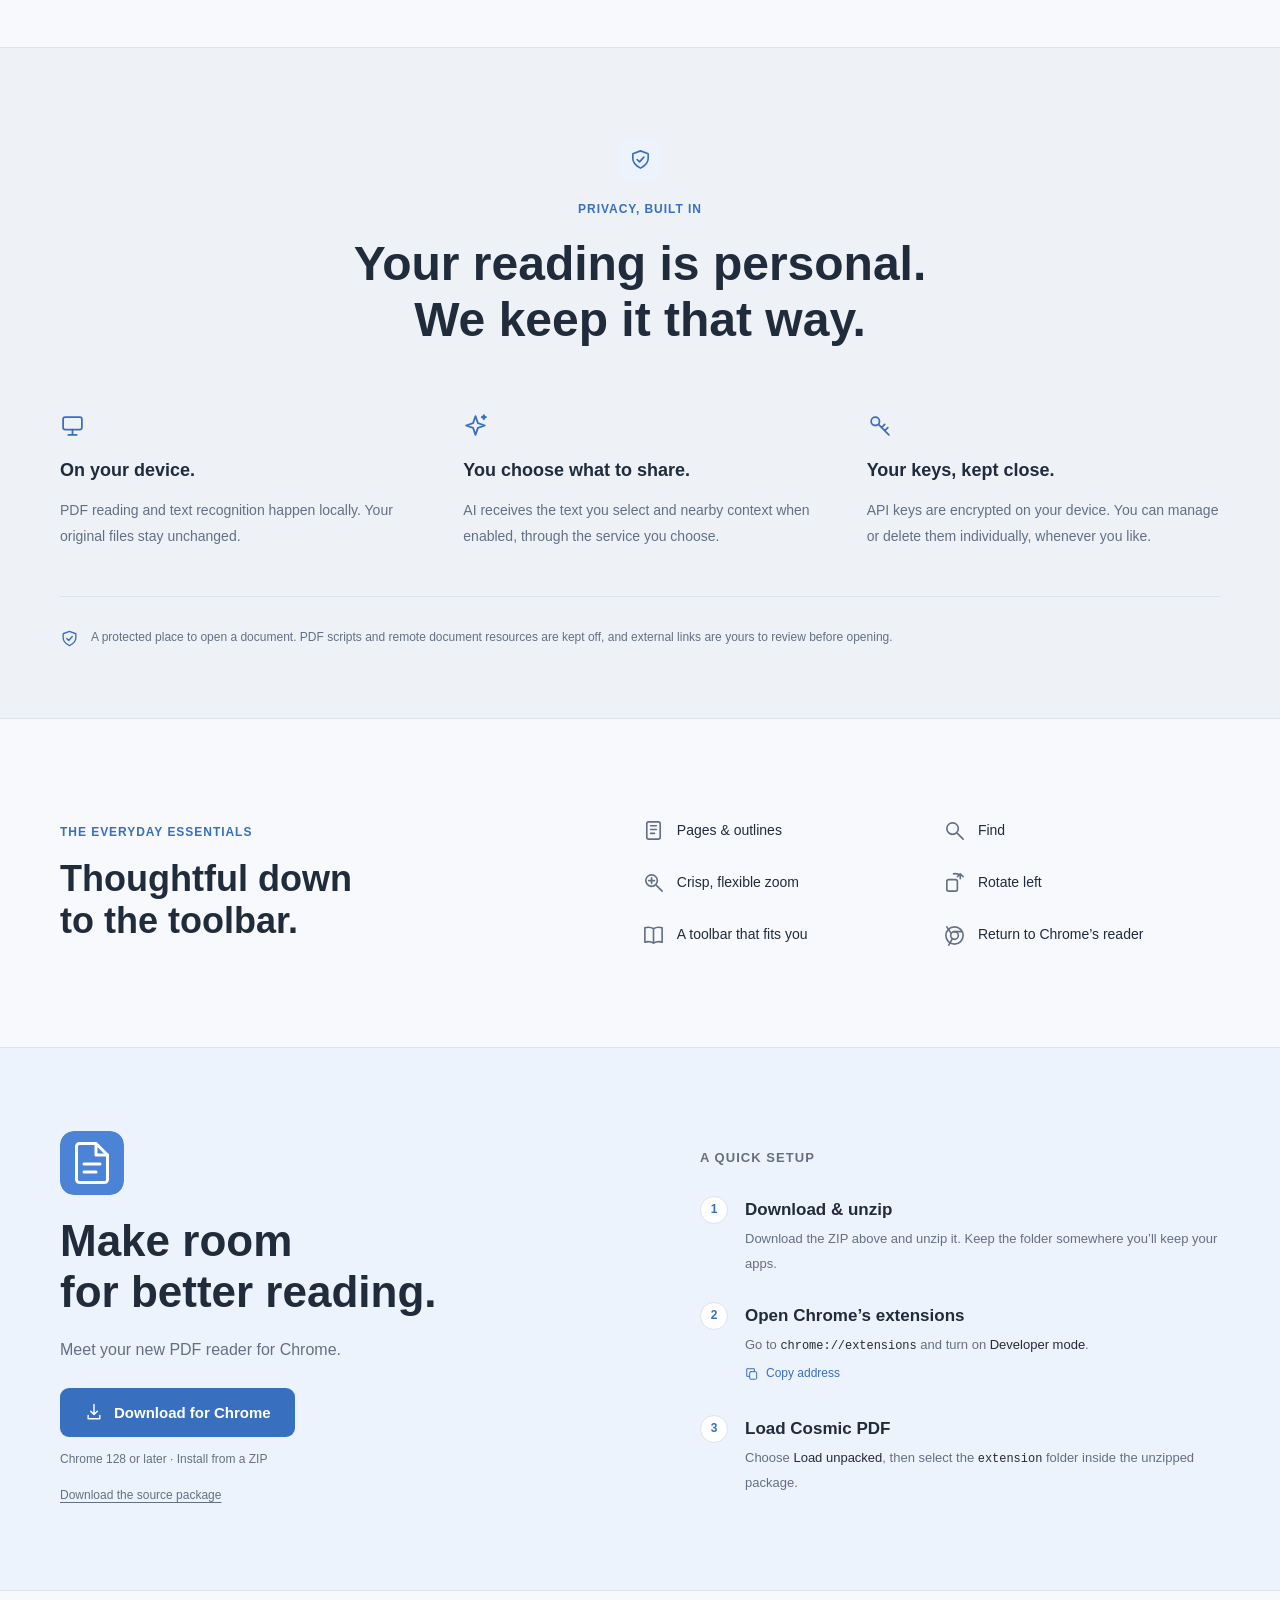
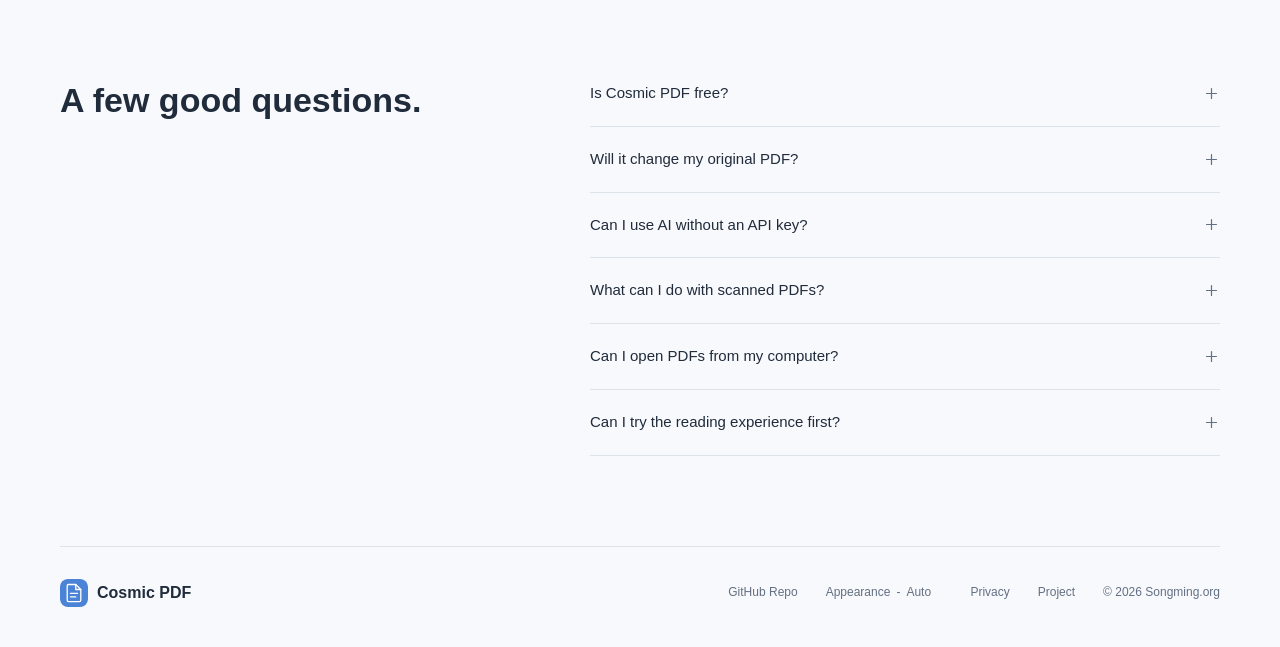
==== commit a7ccbbb9: "Release 26.10.25.2" ====
--- a/index.html
+++ b/index.html
@@ -16,6 +16,7 @@
   <meta http-equiv="Content-Security-Policy" content="default-src 'self'; script-src 'self'; style-src 'self'; img-src 'self' data:; font-src 'self'; connect-src 'none'; object-src 'none'; base-uri 'none'; form-action 'none'">
   <link rel="canonical" href="https://pdf.songming.org/">
   <link rel="icon" href="assets/logo.svg" type="image/svg+xml">
+  <script src="redirect.js"></script>
   <script src="boot.js"></script>
   <link rel="stylesheet" href="styles.css">
   <script src="site.js" defer></script>
@@ -27,7 +28,7 @@
  <div class="nav-wrap">
   <a class="brand" href="#" aria-label="Cosmic PDF home"><img src="assets/logo.svg" alt="" width="36" height="36"><span>Cosmic PDF</span></a>
   <nav class="main-nav" aria-label="Main navigation"><a href="#dark-mode"><span data-lang="en">Dark reading</span><span data-lang="zh">深色阅读</span></a><a href="#ai"><span data-lang="en">Explain with AI</span><span data-lang="zh">AI 解释</span></a><a href="#privacy"><span data-lang="en">Privacy</span><span data-lang="zh">隐私</span></a></nav>
-  <div class="nav-actions"><button class="language-button" type="button" data-language-toggle aria-label="Switch to Simplified Chinese"><span data-lang="en">简体中文</span><span data-lang="zh">English</span></button><a class="button button-small" href="#download"><span data-lang="en">Get Cosmic PDF</span><span data-lang="zh">获取 Cosmic PDF</span></a></div>
+  <div class="nav-actions"><a class="github-link" href="https://github.com/sd800/cosmic-pdf" aria-label="Cosmic PDF on GitHub" title="GitHub"><svg viewBox="0 0 24 24" aria-hidden="true"><path d="M12 .5C5.65.5.5 5.65.5 12c0 5.08 3.29 9.39 7.86 10.91.58.11.79-.25.79-.56v-2.23c-3.2.7-3.88-1.36-3.88-1.36-.52-1.33-1.28-1.68-1.28-1.68-1.05-.72.08-.7.08-.7 1.16.08 1.77 1.19 1.77 1.19 1.03 1.76 2.7 1.25 3.36.96.1-.75.4-1.25.73-1.54-2.55-.29-5.23-1.28-5.23-5.69 0-1.25.45-2.27 1.18-3.07-.12-.29-.51-1.46.11-3.04 0 0 .96-.31 3.16 1.18.92-.26 1.9-.38 2.88-.38s1.96.13 2.88.38c2.2-1.49 3.16-1.18 3.16-1.18.62 1.58.23 2.75.11 3.04.74.8 1.18 1.82 1.18 3.07 0 4.42-2.69 5.39-5.25 5.68.41.36.78 1.06.78 2.14v3.17c0 .31.21.68.79.56A11.51 11.51 0 0 0 23.5 12C23.5 5.65 18.35.5 12 .5Z"/></svg><span>GitHub</span></a><button class="language-button" type="button" data-language-toggle aria-label="Switch to Simplified Chinese"><span data-lang="en">简体中文</span><span data-lang="zh">English</span></button><a class="button button-small" href="#download"><span data-lang="en">Get Cosmic PDF</span><span data-lang="zh">获取 Cosmic PDF</span><svg class="compact-download-icon" viewBox="0 0 24 24" fill="none" stroke="currentColor" stroke-width="1.7" stroke-linecap="round" stroke-linejoin="round" aria-hidden="true"><path d="M12 3v12m-4-4 4 4 4-4M5 17v4h14v-4"/></svg></a></div>
  </div>
 </header>
 <main id="main">
--- a/styles.css
+++ b/styles.css
@@ -80,6 +80,10 @@
 .main-nav { display: flex; margin-left: auto; align-items: center; gap: 28px; color: var(--muted); font-size: 14px; }
 .main-nav a:hover, .site-footer a:hover, .source-link:hover { color: var(--accent); }
 .nav-actions { display: flex; align-items: center; gap: 22px; }
+.github-link { display: inline-flex; align-items: center; gap: 7px; font-size: 14px; color: var(--muted); white-space: nowrap; }
+.compact-download-icon { display: none; }
+.github-link:hover { color: var(--accent); }
+.github-link svg { width: 18px; height: 18px; flex: none; fill: currentColor; stroke: none; }
 .language-button { background: transparent; padding: 8px 0; font-size: 14px; white-space: nowrap; }
 .language-button:hover { color: var(--accent); }
 .button { display: inline-flex; align-items: center; justify-content: center; gap: 10px; padding: 14px 24px; border-radius: 9px; background: var(--accent); color: var(--button-ink); font-size: 15px; font-weight: 600; line-height: 1.4; white-space: nowrap; }
@@ -309,6 +313,8 @@
  .faq-section { gap: 45px; }
 }
 @media (max-width: 650px) {
+ .github-link { padding-block: 8px; }
+ .github-link>span { display: none; }
  html { scroll-padding-top: 88px; }
  .section-wrap { width: calc(100% - 40px); }
  .nav-wrap { width: calc(100% - 32px); min-height: 66px; gap: 12px; }
@@ -424,6 +430,9 @@
  html[data-language="zh"] .feature-copy h2 br { display: initial; }
 }
 @media (max-width: 380px) {
+ .site-header .button-small { position: relative; }
+ .site-header .button-small [data-lang] { position: absolute; width: 1px; height: 1px; overflow: hidden; clip-path: inset(50%); white-space: nowrap; }
+ .compact-download-icon { display: block; width: 18px; height: 18px; }
  .brand { font-size: 16px; gap: 6px; }
  .nav-actions { gap: 11px; }
  .button-small { padding-inline: 9px; font-size: 11px; }
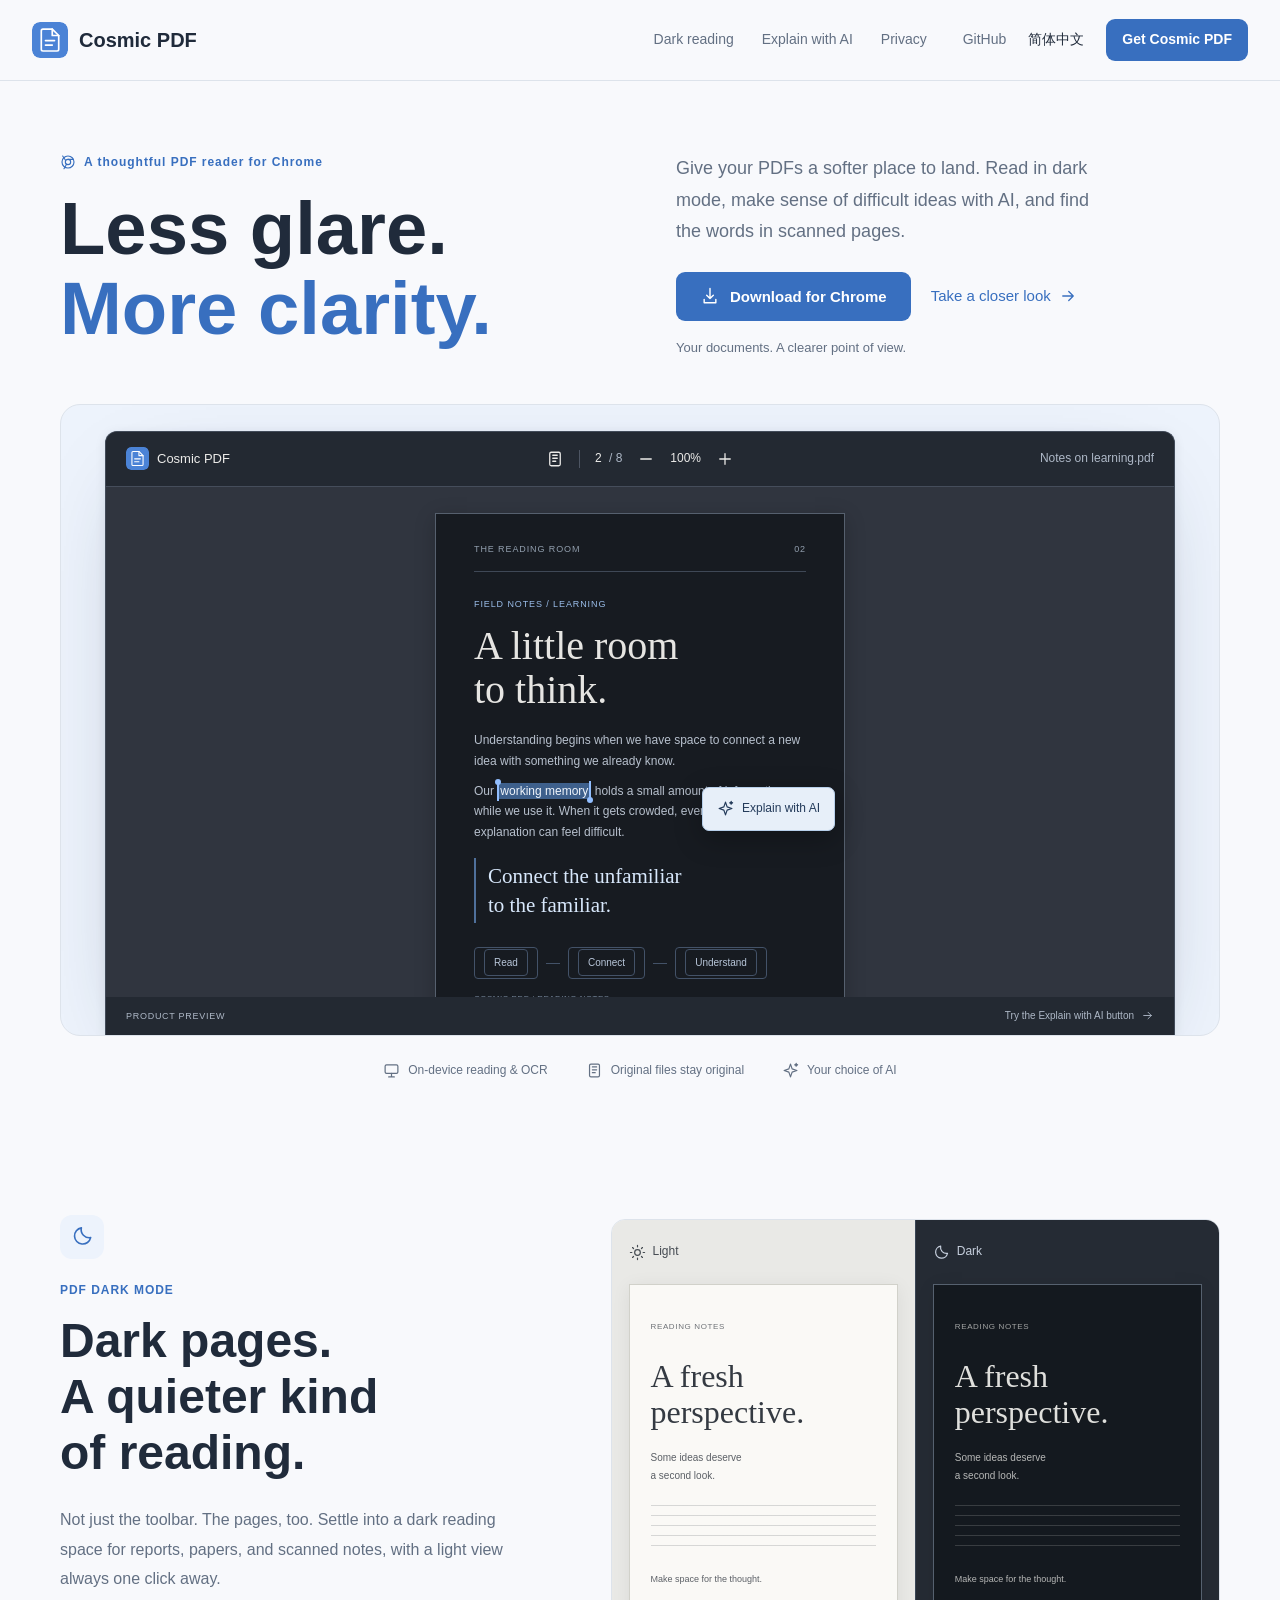
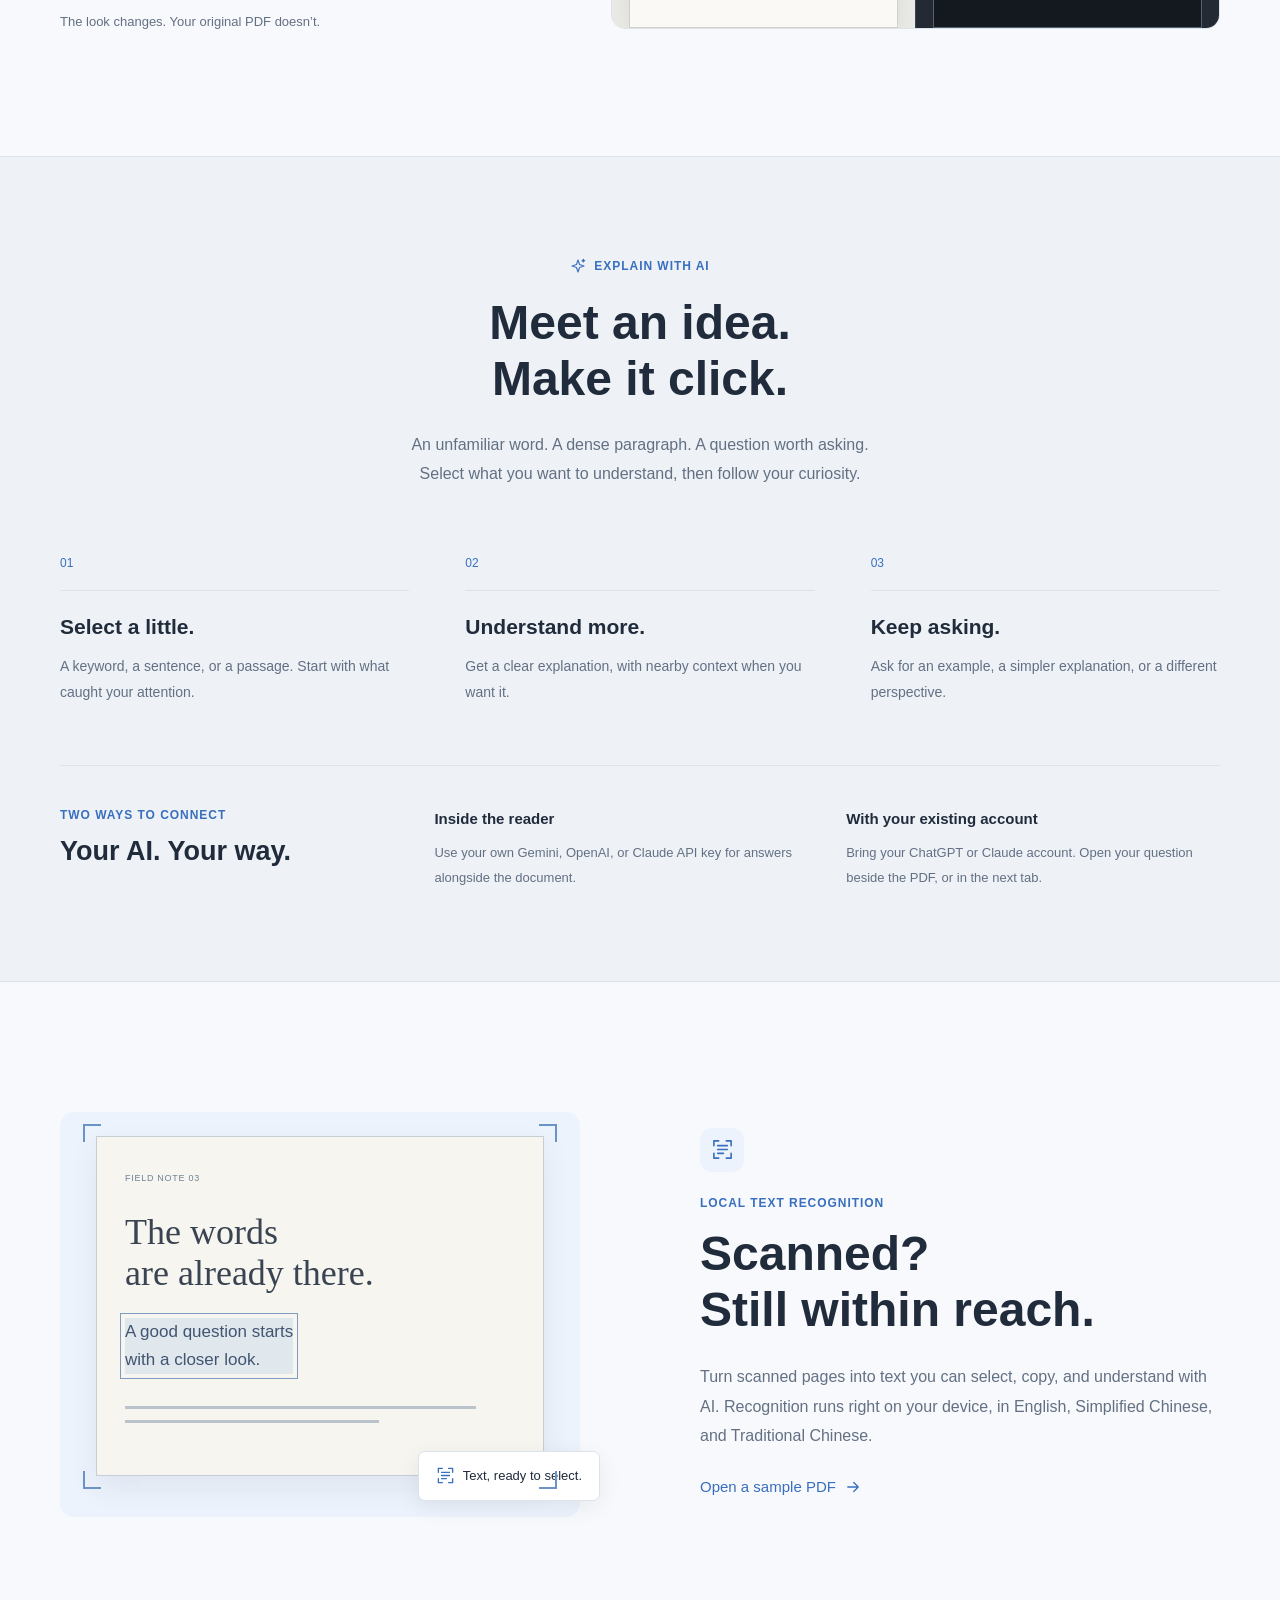
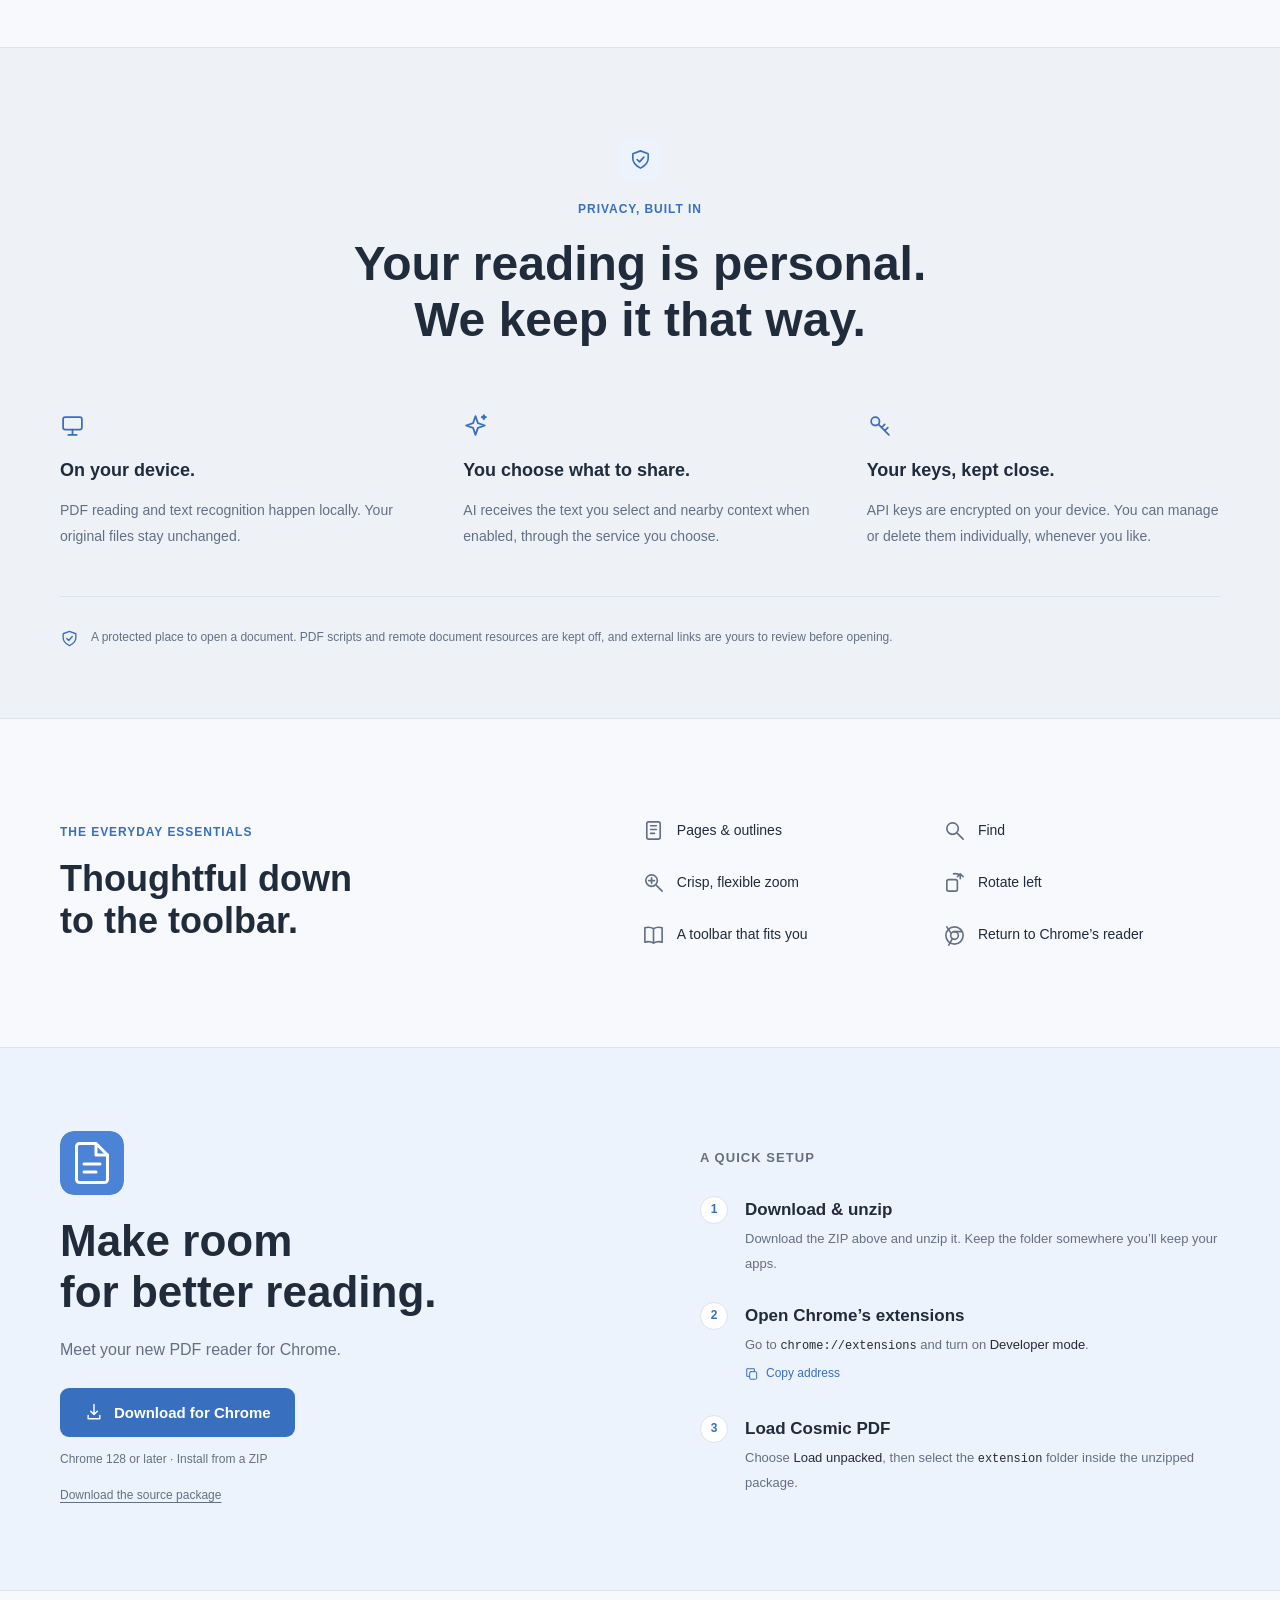
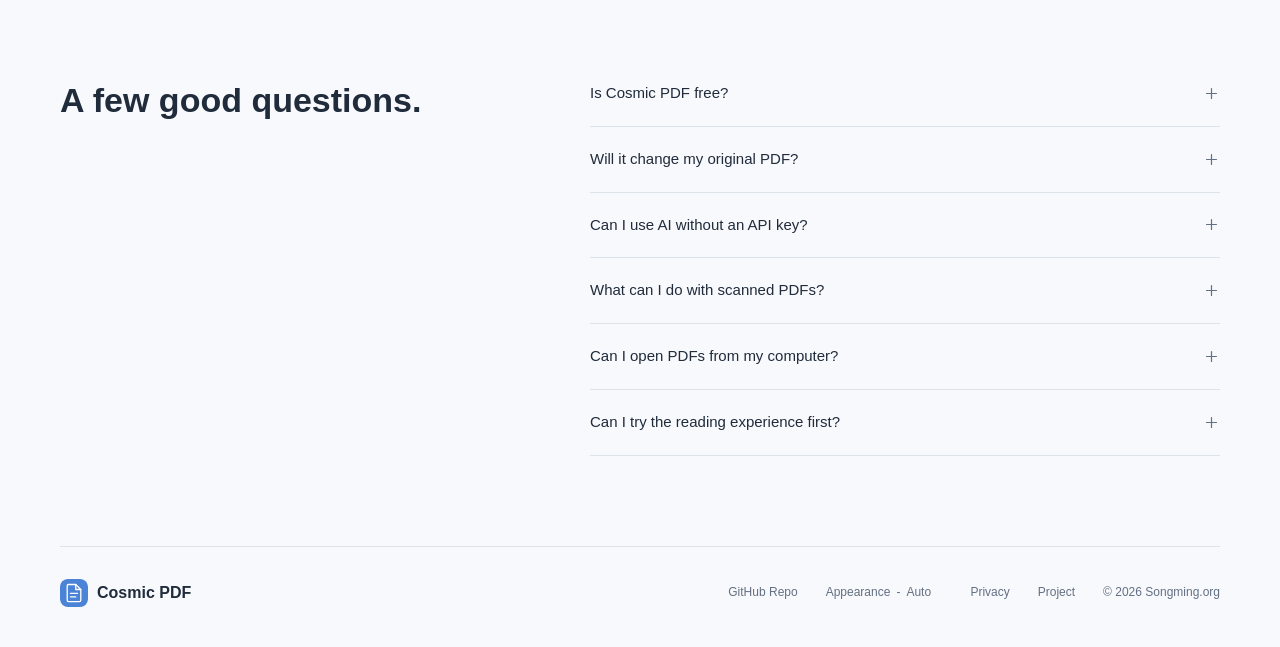
==== commit d4d70a14: "Release 26.10.25.3" ====
--- a/index.html
+++ b/index.html
@@ -28,7 +28,7 @@
  <div class="nav-wrap">
   <a class="brand" href="#" aria-label="Cosmic PDF home"><img src="assets/logo.svg" alt="" width="36" height="36"><span>Cosmic PDF</span></a>
   <nav class="main-nav" aria-label="Main navigation"><a href="#dark-mode"><span data-lang="en">Dark reading</span><span data-lang="zh">深色阅读</span></a><a href="#ai"><span data-lang="en">Explain with AI</span><span data-lang="zh">AI 解释</span></a><a href="#privacy"><span data-lang="en">Privacy</span><span data-lang="zh">隐私</span></a></nav>
-  <div class="nav-actions"><a class="github-link" href="https://github.com/sd800/cosmic-pdf" aria-label="Cosmic PDF on GitHub" title="GitHub"><svg viewBox="0 0 24 24" aria-hidden="true"><path d="M12 .5C5.65.5.5 5.65.5 12c0 5.08 3.29 9.39 7.86 10.91.58.11.79-.25.79-.56v-2.23c-3.2.7-3.88-1.36-3.88-1.36-.52-1.33-1.28-1.68-1.28-1.68-1.05-.72.08-.7.08-.7 1.16.08 1.77 1.19 1.77 1.19 1.03 1.76 2.7 1.25 3.36.96.1-.75.4-1.25.73-1.54-2.55-.29-5.23-1.28-5.23-5.69 0-1.25.45-2.27 1.18-3.07-.12-.29-.51-1.46.11-3.04 0 0 .96-.31 3.16 1.18.92-.26 1.9-.38 2.88-.38s1.96.13 2.88.38c2.2-1.49 3.16-1.18 3.16-1.18.62 1.58.23 2.75.11 3.04.74.8 1.18 1.82 1.18 3.07 0 4.42-2.69 5.39-5.25 5.68.41.36.78 1.06.78 2.14v3.17c0 .31.21.68.79.56A11.51 11.51 0 0 0 23.5 12C23.5 5.65 18.35.5 12 .5Z"/></svg><span>GitHub</span></a><button class="language-button" type="button" data-language-toggle aria-label="Switch to Simplified Chinese"><span data-lang="en">简体中文</span><span data-lang="zh">English</span></button><a class="button button-small" href="#download"><span data-lang="en">Get Cosmic PDF</span><span data-lang="zh">获取 Cosmic PDF</span><svg class="compact-download-icon" viewBox="0 0 24 24" fill="none" stroke="currentColor" stroke-width="1.7" stroke-linecap="round" stroke-linejoin="round" aria-hidden="true"><path d="M12 3v12m-4-4 4 4 4-4M5 17v4h14v-4"/></svg></a></div>
+  <div class="nav-actions"><a class="github-link" href="https://github.com/sd800/cosmic-pdf" aria-label="Cosmic PDF on GitHub" title="GitHub">GitHub</a><button class="language-button" type="button" data-language-toggle aria-label="Switch to Simplified Chinese"><span data-lang="en">简体中文</span><span data-lang="zh">English</span></button><a class="button button-small" href="#download"><span data-lang="en">Get Cosmic PDF</span><span data-lang="zh">获取 Cosmic PDF</span><svg class="compact-download-icon" viewBox="0 0 24 24" fill="none" stroke="currentColor" stroke-width="1.7" stroke-linecap="round" stroke-linejoin="round" aria-hidden="true"><path d="M12 3v12m-4-4 4 4 4-4M5 17v4h14v-4"/></svg></a></div>
  </div>
 </header>
 <main id="main">
--- a/styles.css
+++ b/styles.css
@@ -80,10 +80,9 @@
 .main-nav { display: flex; margin-left: auto; align-items: center; gap: 28px; color: var(--muted); font-size: 14px; }
 .main-nav a:hover, .site-footer a:hover, .source-link:hover { color: var(--accent); }
 .nav-actions { display: flex; align-items: center; gap: 22px; }
-.github-link { display: inline-flex; align-items: center; gap: 7px; font-size: 14px; color: var(--muted); white-space: nowrap; }
+.github-link { display: inline-block; padding: 8px 0; font-size: 14px; line-height: inherit; color: var(--muted); white-space: nowrap; }
 .compact-download-icon { display: none; }
 .github-link:hover { color: var(--accent); }
-.github-link svg { width: 18px; height: 18px; flex: none; fill: currentColor; stroke: none; }
 .language-button { background: transparent; padding: 8px 0; font-size: 14px; white-space: nowrap; }
 .language-button:hover { color: var(--accent); }
 .button { display: inline-flex; align-items: center; justify-content: center; gap: 10px; padding: 14px 24px; border-radius: 9px; background: var(--accent); color: var(--button-ink); font-size: 15px; font-weight: 600; line-height: 1.4; white-space: nowrap; }
@@ -261,6 +260,7 @@
 @media (max-width: 1120px) {
  .nav-wrap { gap: 25px; }
  .main-nav { gap: 20px; font-size: 13px; }
+ .github-link { font-size: 13px; }
  .nav-actions { gap: 18px; }
  .hero-intro { gap: 36px; }
  .hero-summary > p:first-child { font-size: 16px; }
@@ -314,14 +314,14 @@
 }
 @media (max-width: 650px) {
  .github-link { padding-block: 8px; }
- .github-link>span { display: none; }
+
  html { scroll-padding-top: 88px; }
  .section-wrap { width: calc(100% - 40px); }
  .nav-wrap { width: calc(100% - 32px); min-height: 66px; gap: 12px; }
  .brand { font-size: 17px; gap: 8px; }
  .nav-wrap .brand img { width: 29px; height: 29px; border-radius: 7px; }
  .nav-actions { gap: 14px; }
- .language-button { font-size: 12px; }
+ .github-link, .language-button { font-size: 12px; }
  .button-small { padding: 9px 11px; font-size: 12px; }
  .hero { padding-top: 41px; }
  .hero-intro { display: block; margin-bottom: 32px; }
@@ -429,14 +429,16 @@
  html[data-language="zh"] .feature-copy h2,html[data-language="zh"] .section-heading h2 { font-size: 34px; }
  html[data-language="zh"] .feature-copy h2 br { display: initial; }
 }
-@media (max-width: 380px) {
+@media (max-width: 430px) {
  .site-header .button-small { position: relative; }
  .site-header .button-small [data-lang] { position: absolute; width: 1px; height: 1px; overflow: hidden; clip-path: inset(50%); white-space: nowrap; }
  .compact-download-icon { display: block; width: 18px; height: 18px; }
+}
+@media (max-width: 380px) {
  .brand { font-size: 16px; gap: 6px; }
  .nav-actions { gap: 11px; }
  .button-small { padding-inline: 9px; font-size: 11px; }
- .language-button { font-size: 11px; }
+ .github-link, .language-button { font-size: 11px; }
  .section-wrap { width: calc(100% - 32px); }
  .reader-stage { padding-inline: 7px; }
  .hero-actions { gap: 14px; }
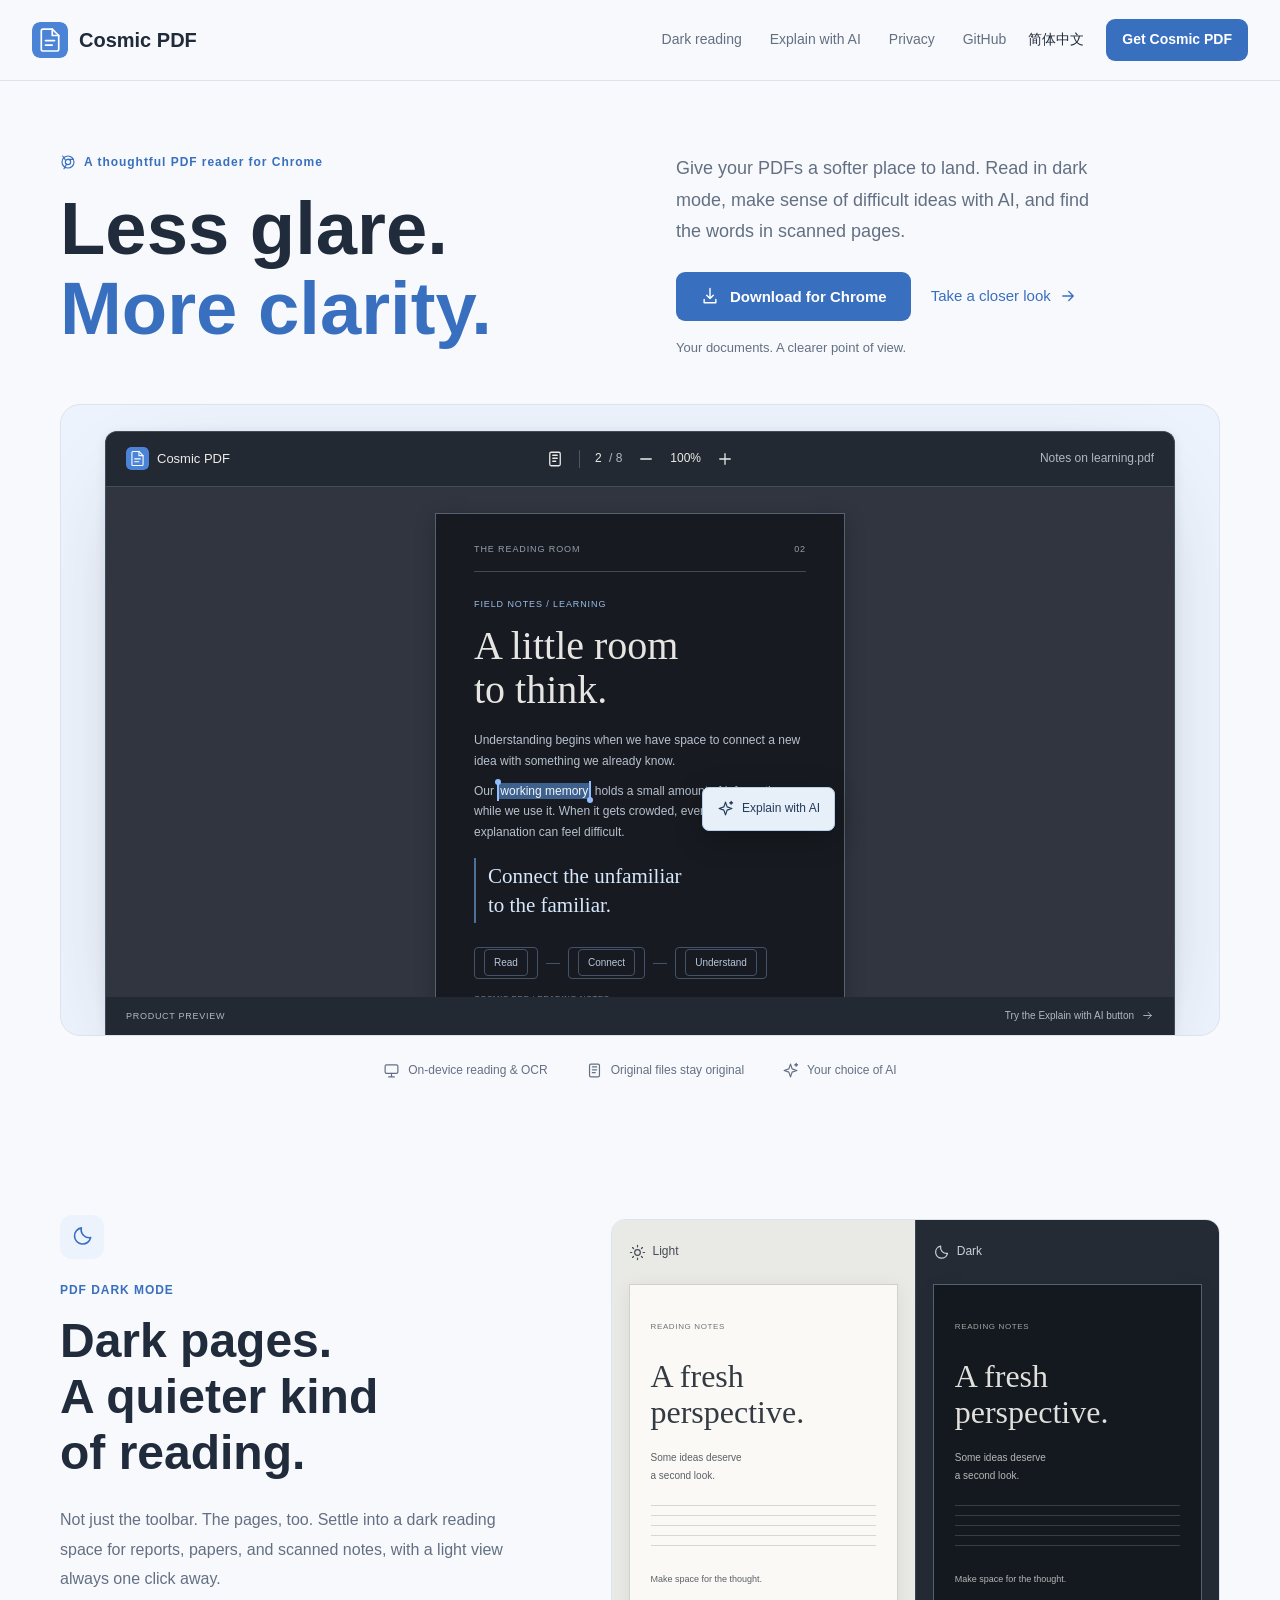
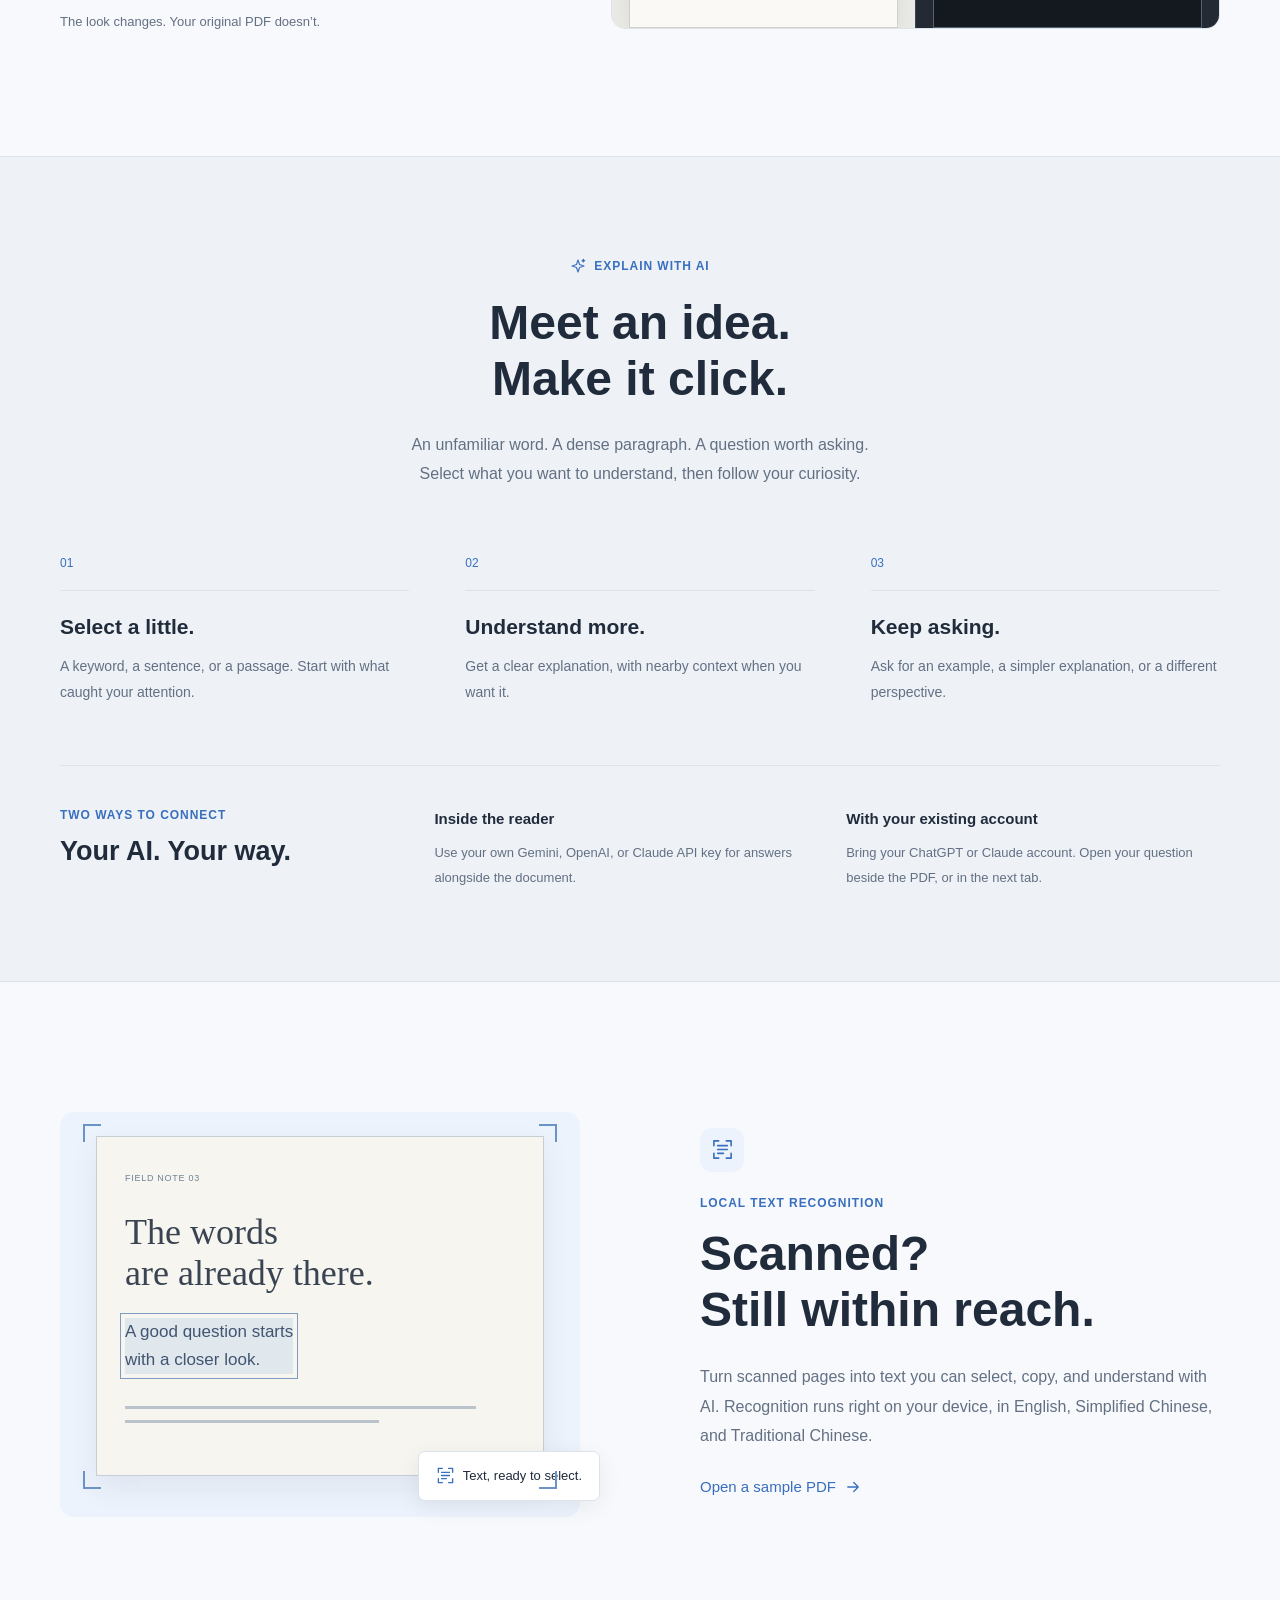
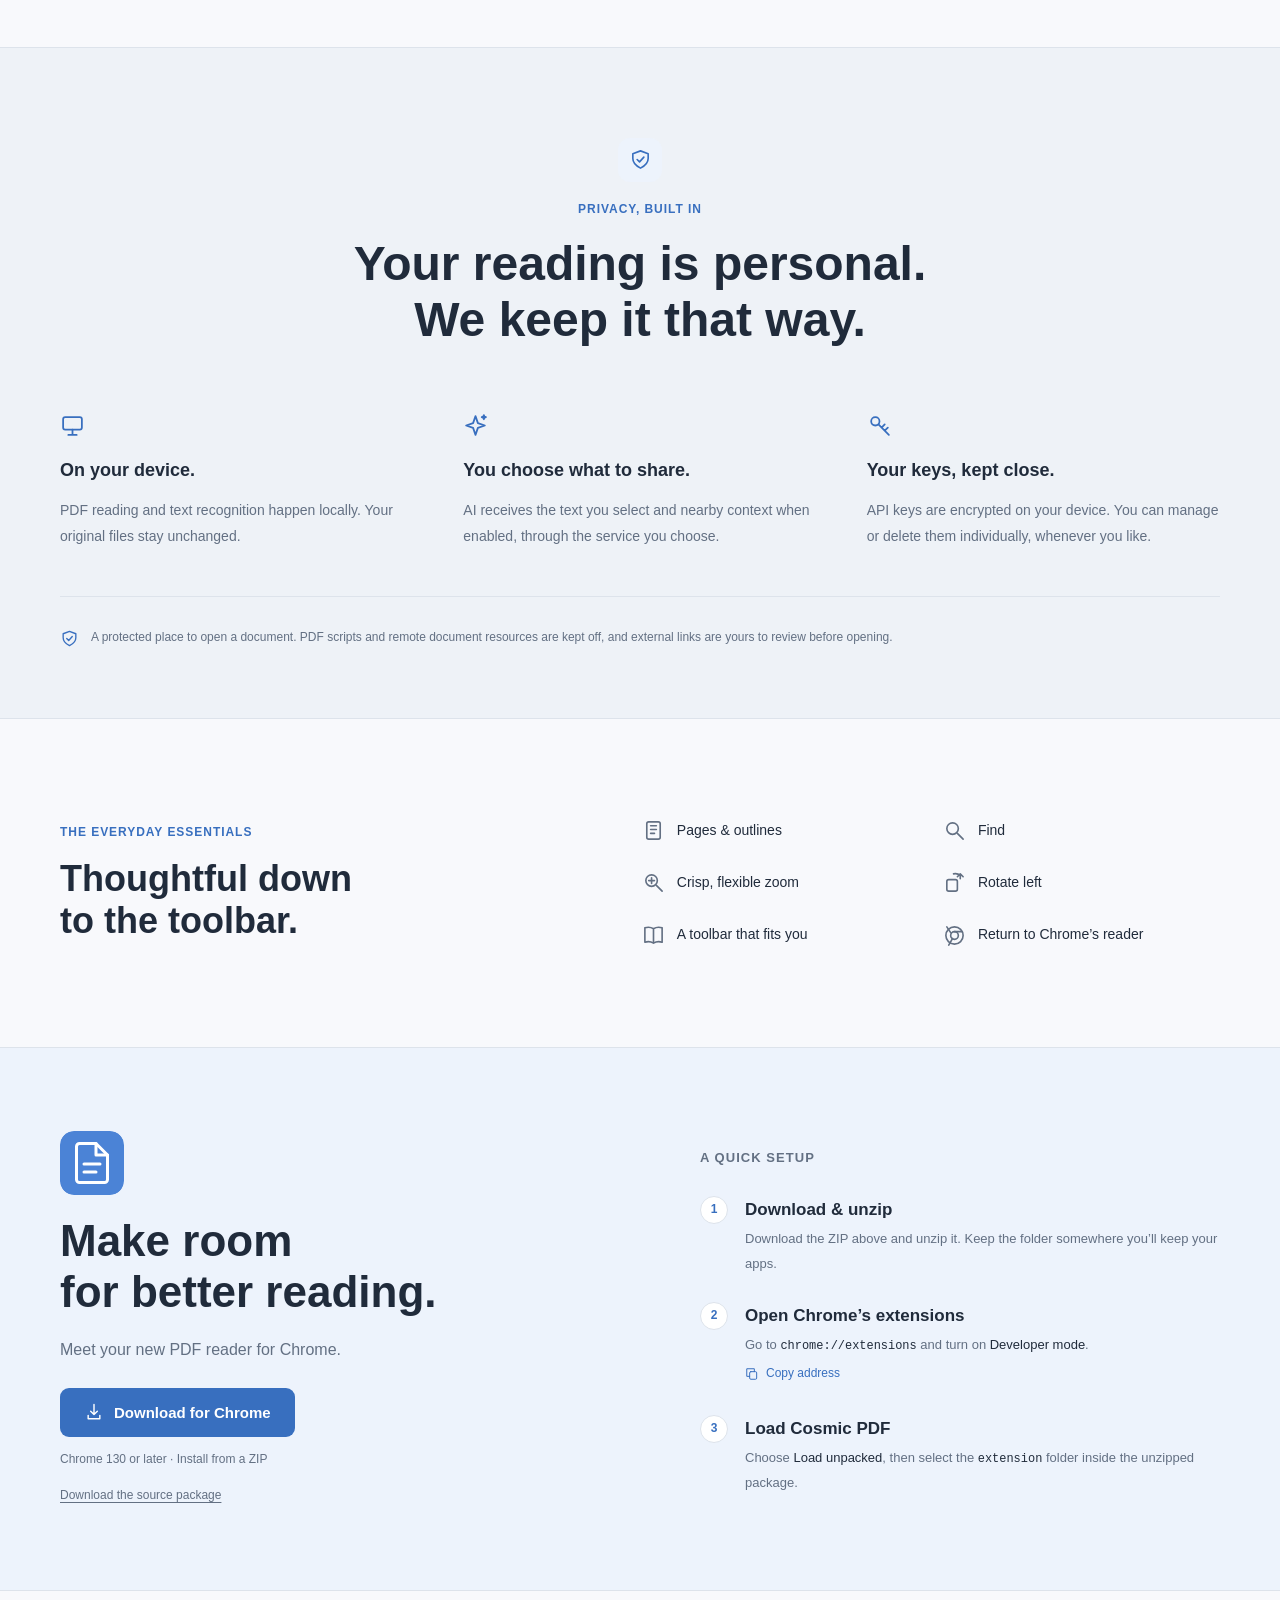
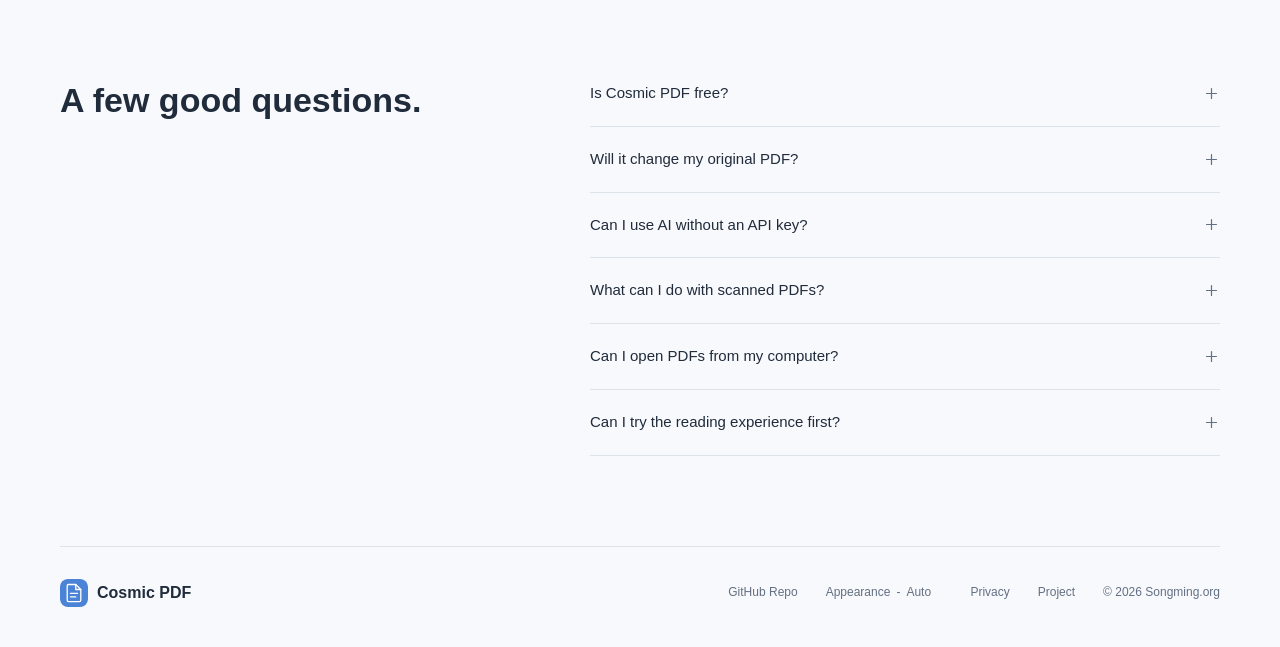
==== commit f5fc6078: "Release 26.10.31.1" ====
--- a/index.html
+++ b/index.html
@@ -98,7 +98,7 @@
  </div></section>
  <section class="tools-section section-wrap"><div><p class="eyebrow"><span data-lang="en">THE EVERYDAY ESSENTIALS</span><span data-lang="zh">日常阅读，样样顺手</span></p><h2><span data-lang="en">Thoughtful down<br>to the toolbar.</span><span data-lang="zh">工具顺手，<br>阅读顺心。</span></h2></div><div class="tool-list"><span><svg class="icon " viewBox="0 0 24 24" fill="none" stroke="currentColor" stroke-width="1.7" stroke-linecap="round" stroke-linejoin="round" aria-hidden="true"><rect x="5" y="3" width="14" height="18" rx="2"/><path d="M9 7h6M9 11h6M9 15h4"/></svg><span data-lang="en">Pages & outlines</span><span data-lang="zh">页面与目录</span></span><span><svg class="icon " viewBox="0 0 24 24" fill="none" stroke="currentColor" stroke-width="1.7" stroke-linecap="round" stroke-linejoin="round" aria-hidden="true"><circle cx="10" cy="10" r="6"/><path d="m15 15 6 6"/></svg><span data-lang="en">Find</span><span data-lang="zh">查找</span></span><span><svg class="icon " viewBox="0 0 24 24" fill="none" stroke="currentColor" stroke-width="1.7" stroke-linecap="round" stroke-linejoin="round" aria-hidden="true"><circle cx="10" cy="10" r="6"/><path d="m15 15 6 6M7 10h6m-3-3v6"/></svg><span data-lang="en">Crisp, flexible zoom</span><span data-lang="zh">清晰、灵活的缩放</span></span><span><svg class="icon " viewBox="0 0 24 24" fill="none" stroke="currentColor" stroke-width="1.7" stroke-linecap="round" stroke-linejoin="round" aria-hidden="true"><path d="M18 8V3l-3 3m3-3 3 3M18 5a7 7 0 0 0-7-2"/><rect x="4" y="9" width="11" height="12" rx="2"/></svg><span data-lang="en">Rotate left</span><span data-lang="zh">向左旋转</span></span><span><svg class="icon " viewBox="0 0 24 24" fill="none" stroke="currentColor" stroke-width="1.7" stroke-linecap="round" stroke-linejoin="round" aria-hidden="true"><path d="M12 5c-3-2-6-2-9-1v15c3-1 6-1 9 1 3-2 6-2 9-1V4c-3-1-6-1-9 1Zm0 0v15"/></svg><span data-lang="en">A toolbar that fits you</span><span data-lang="zh">按需定制工具栏</span></span><span><svg class="icon " viewBox="0 0 24 24" fill="none" stroke="currentColor" stroke-width="1.7" stroke-linecap="round" stroke-linejoin="round" aria-hidden="true"><circle cx="12" cy="12" r="9"/><circle cx="12" cy="12" r="4"/><path d="M12 8h8m-10 7-4 7m2-13L4 3"/></svg><span data-lang="en">Return to Chrome’s reader</span><span data-lang="zh">切回 Chrome 阅读器</span></span></div></section>
  <section class="download-section" id="download" aria-labelledby="download-title"><div class="section-wrap">
-  <div class="download-intro"><img src="assets/logo.svg" width="64" height="64" alt=""><h2 id="download-title"><span data-lang="en">Make room<br>for better reading.</span><span data-lang="zh">让更好的阅读，<br>从这里开始。</span></h2><p><span data-lang="en">Meet your new PDF reader for Chrome.</span><span data-lang="zh">认识你的新 Chrome PDF 阅读器。</span></p><a class="button" href="https://cpdf.songming.org/downloads/cosmic-pdf.zip" data-download-link><svg class="icon " viewBox="0 0 24 24" fill="none" stroke="currentColor" stroke-width="1.7" stroke-linecap="round" stroke-linejoin="round" aria-hidden="true"><path d="M12 3v12m-4-4 4 4 4-4M5 16v4h14v-4"/></svg><span data-lang="en">Download for Chrome</span><span data-lang="zh">下载 Chrome 扩展</span></a><p class="download-note"><span data-lang="en">Chrome 128 or later · Install from a ZIP</span><span data-lang="zh">适用于 Chrome 128 及以上版本 · ZIP 安装包</span></p><a class="source-link" href="https://cpdf.songming.org/downloads/cosmic-pdf-source.zip"><span data-lang="en">Download the source package</span><span data-lang="zh">下载完整源码包</span></a></div>
+  <div class="download-intro"><img src="assets/logo.svg" width="64" height="64" alt=""><h2 id="download-title"><span data-lang="en">Make room<br>for better reading.</span><span data-lang="zh">让更好的阅读，<br>从这里开始。</span></h2><p><span data-lang="en">Meet your new PDF reader for Chrome.</span><span data-lang="zh">认识你的新 Chrome PDF 阅读器。</span></p><a class="button" href="https://cpdf.songming.org/downloads/cosmic-pdf.zip" data-download-link><svg class="icon " viewBox="0 0 24 24" fill="none" stroke="currentColor" stroke-width="1.7" stroke-linecap="round" stroke-linejoin="round" aria-hidden="true"><path d="M12 3v12m-4-4 4 4 4-4M5 16v4h14v-4"/></svg><span data-lang="en">Download for Chrome</span><span data-lang="zh">下载 Chrome 扩展</span></a><p class="download-note"><span data-lang="en">Chrome 130 or later · Install from a ZIP</span><span data-lang="zh">适用于 Chrome 130 及以上版本 · ZIP 安装包</span></p><a class="source-link" href="https://cpdf.songming.org/downloads/cosmic-pdf-source.zip"><span data-lang="en">Download the source package</span><span data-lang="zh">下载完整源码包</span></a></div>
   <div class="install-guide"><p class="eyebrow"><span data-lang="en">A QUICK SETUP</span><span data-lang="zh">简单三步，开始阅读</span></p><ol><li><span>1</span><div><h3><span data-lang="en">Download & unzip</span><span data-lang="zh">下载并解压</span></h3><p><span data-lang="en">Download the ZIP above and unzip it. Keep the folder somewhere you’ll keep your apps.</span><span data-lang="zh">下载上方 ZIP 并解压，把文件夹保存在一个固定的位置。</span></p></div></li><li><span>2</span><div><h3><span data-lang="en">Open Chrome’s extensions</span><span data-lang="zh">打开 Chrome 扩展管理</span></h3><p><span data-lang="en">Go to <code>chrome://extensions</code> and turn on <strong>Developer mode</strong>.</span><span data-lang="zh">前往 <code>chrome://extensions</code>，开启<strong>开发者模式</strong>。</span></p><button class="copy-button" id="copy-extensions" type="button"><svg class="icon " viewBox="0 0 24 24" fill="none" stroke="currentColor" stroke-width="1.7" stroke-linecap="round" stroke-linejoin="round" aria-hidden="true"><rect x="8" y="8" width="12" height="13" rx="2"/><path d="M16 8V3H3v13h5"/></svg><span data-lang="en">Copy address</span><span data-lang="zh">复制地址</span></button></div></li><li><span>3</span><div><h3><span data-lang="en">Load Cosmic PDF</span><span data-lang="zh">加载 Cosmic PDF</span></h3><p><span data-lang="en">Choose <strong>Load unpacked</strong>, then select the <code>extension</code> folder inside the unzipped package.</span><span data-lang="zh">点击<strong>加载已解压的扩展程序</strong>，选择解压文件夹中的 <code>extension</code> 文件夹。</span></p></div></li></ol></div>
  </div></section>
  <section class="faq-section section-wrap" aria-labelledby="faq-title"><h2 id="faq-title"><span data-lang="en">A few good questions.</span><span data-lang="zh">你可能想知道。</span></h2><div class="faq-list"><details><summary><span data-lang="en">Is Cosmic PDF free?</span><span data-lang="zh">Cosmic PDF 免费吗？</span><svg class="icon " viewBox="0 0 24 24" fill="none" stroke="currentColor" stroke-width="1.7" stroke-linecap="round" stroke-linejoin="round" aria-hidden="true"><path d="M5 12h14m-7-7v14"/></svg></summary><p><span data-lang="en">Yes. Cosmic PDF is free to use, with no ads or tracking. Reading and OCR happen on your device. For AI explanations, connect your own AI account or API key.</span><span data-lang="zh">是的。Cosmic PDF 免费使用，没有广告，也没有追踪。阅读和 OCR 在你的设备上完成；AI 解释则使用你自己的 AI 账号或 API 密钥。</span></p></details>
--- a/styles.css
+++ b/styles.css
@@ -74,7 +74,7 @@
 .skip-link { position: fixed; left: 20px; top: -100px; padding: 12px 20px; background: var(--surface); z-index: 100; border: 1px solid var(--line); border-radius: 8px; }
 .skip-link:focus { top: 12px; }
 .site-header { position: sticky; top: 0; z-index: 20; border-bottom: 1px solid var(--line); background: var(--header); backdrop-filter: blur(14px); }
-.nav-wrap { width: min(1280px, calc(100% - 64px)); min-height: 80px; margin-inline: auto; display: flex; align-items: center; gap: 36px; }
+.nav-wrap { width: min(1280px, calc(100% - 64px)); min-height: 80px; margin-inline: auto; display: flex; align-items: center; gap: 28px; }
 .brand { display: inline-flex; align-items: center; gap: 11px; flex-shrink: 0; font-size: 20px; font-weight: 600; line-height: 1; }
 .brand img { border-radius: 8px; }
 .main-nav { display: flex; margin-left: auto; align-items: center; gap: 28px; color: var(--muted); font-size: 14px; }
@@ -258,7 +258,7 @@
 html[data-language="zh"] .feature-copy h2,html[data-language="zh"] .section-heading h2 { font-size: clamp(32px,3.4vw,43px); }
 html[data-language="zh"] .hero-actions { gap: 16px; }
 @media (max-width: 1120px) {
- .nav-wrap { gap: 25px; }
+ .nav-wrap { gap: 20px; }
  .main-nav { gap: 20px; font-size: 13px; }
  .github-link { font-size: 13px; }
  .nav-actions { gap: 18px; }
